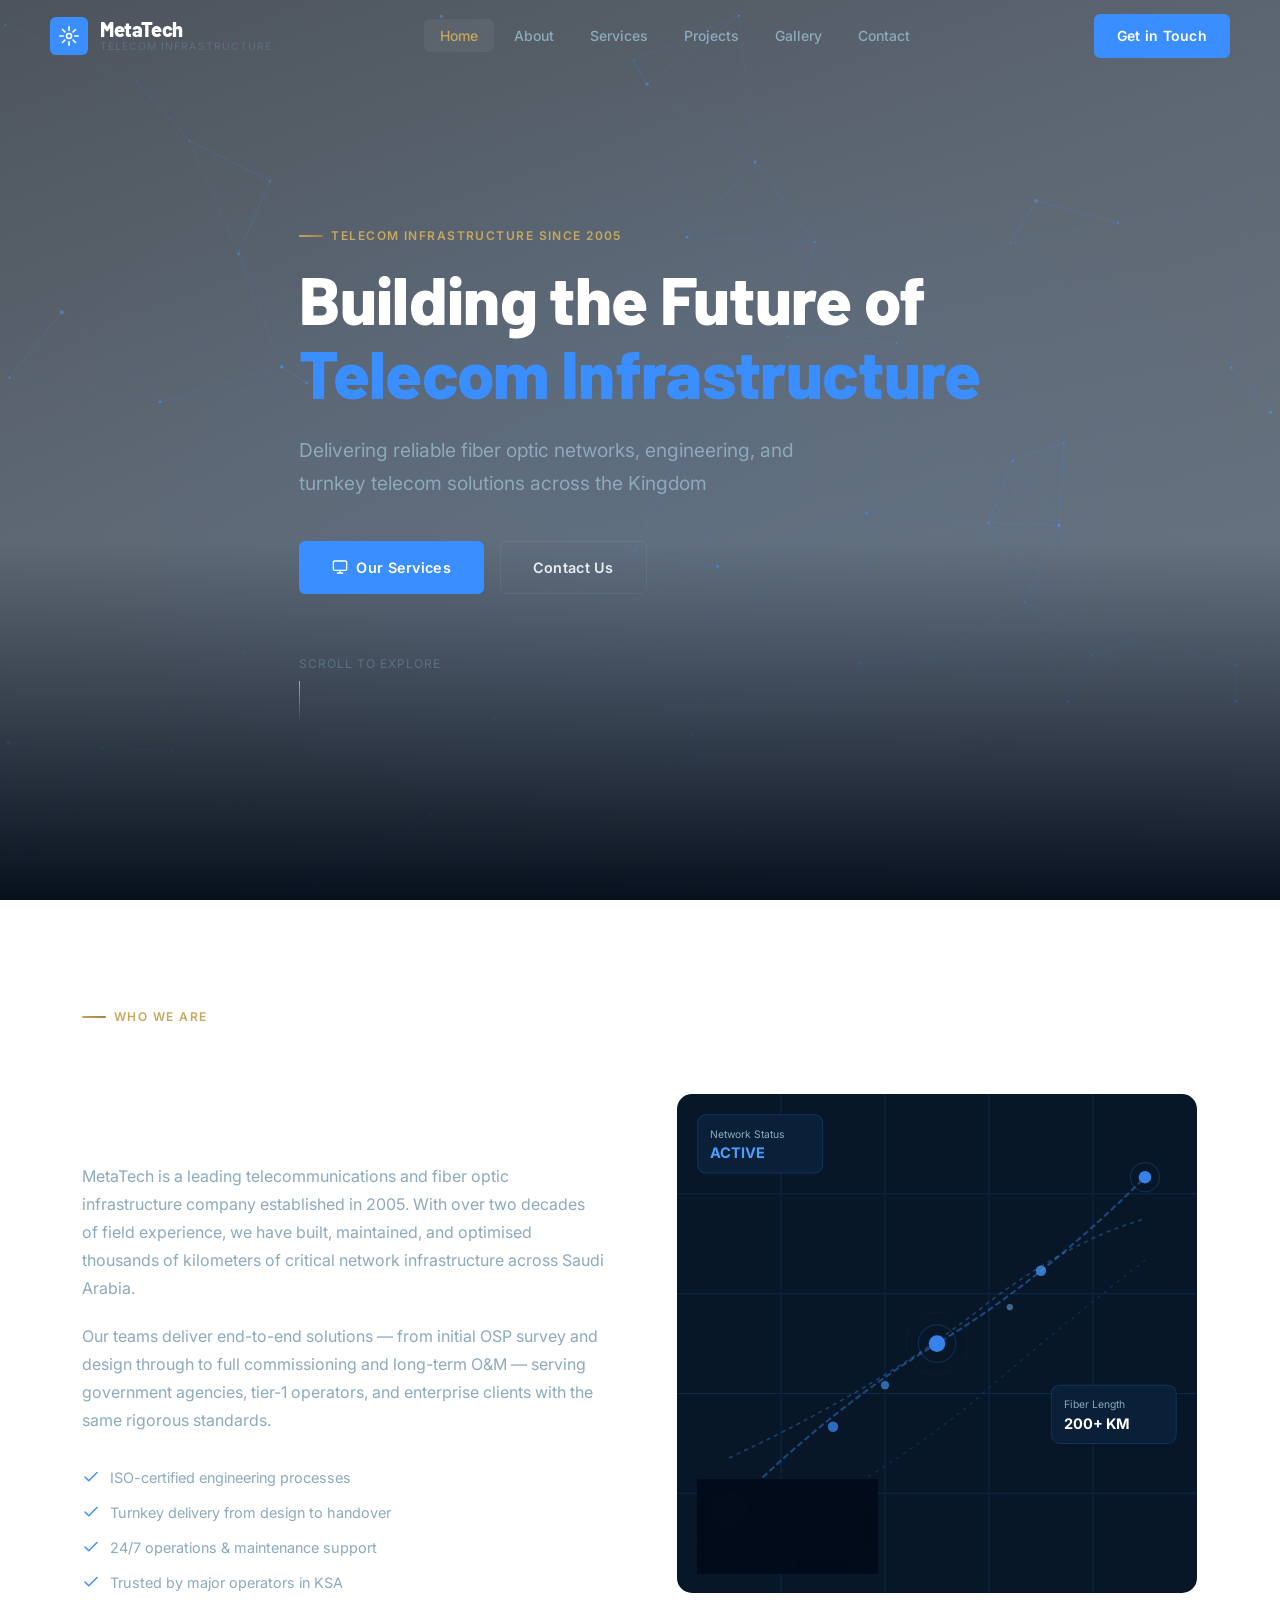
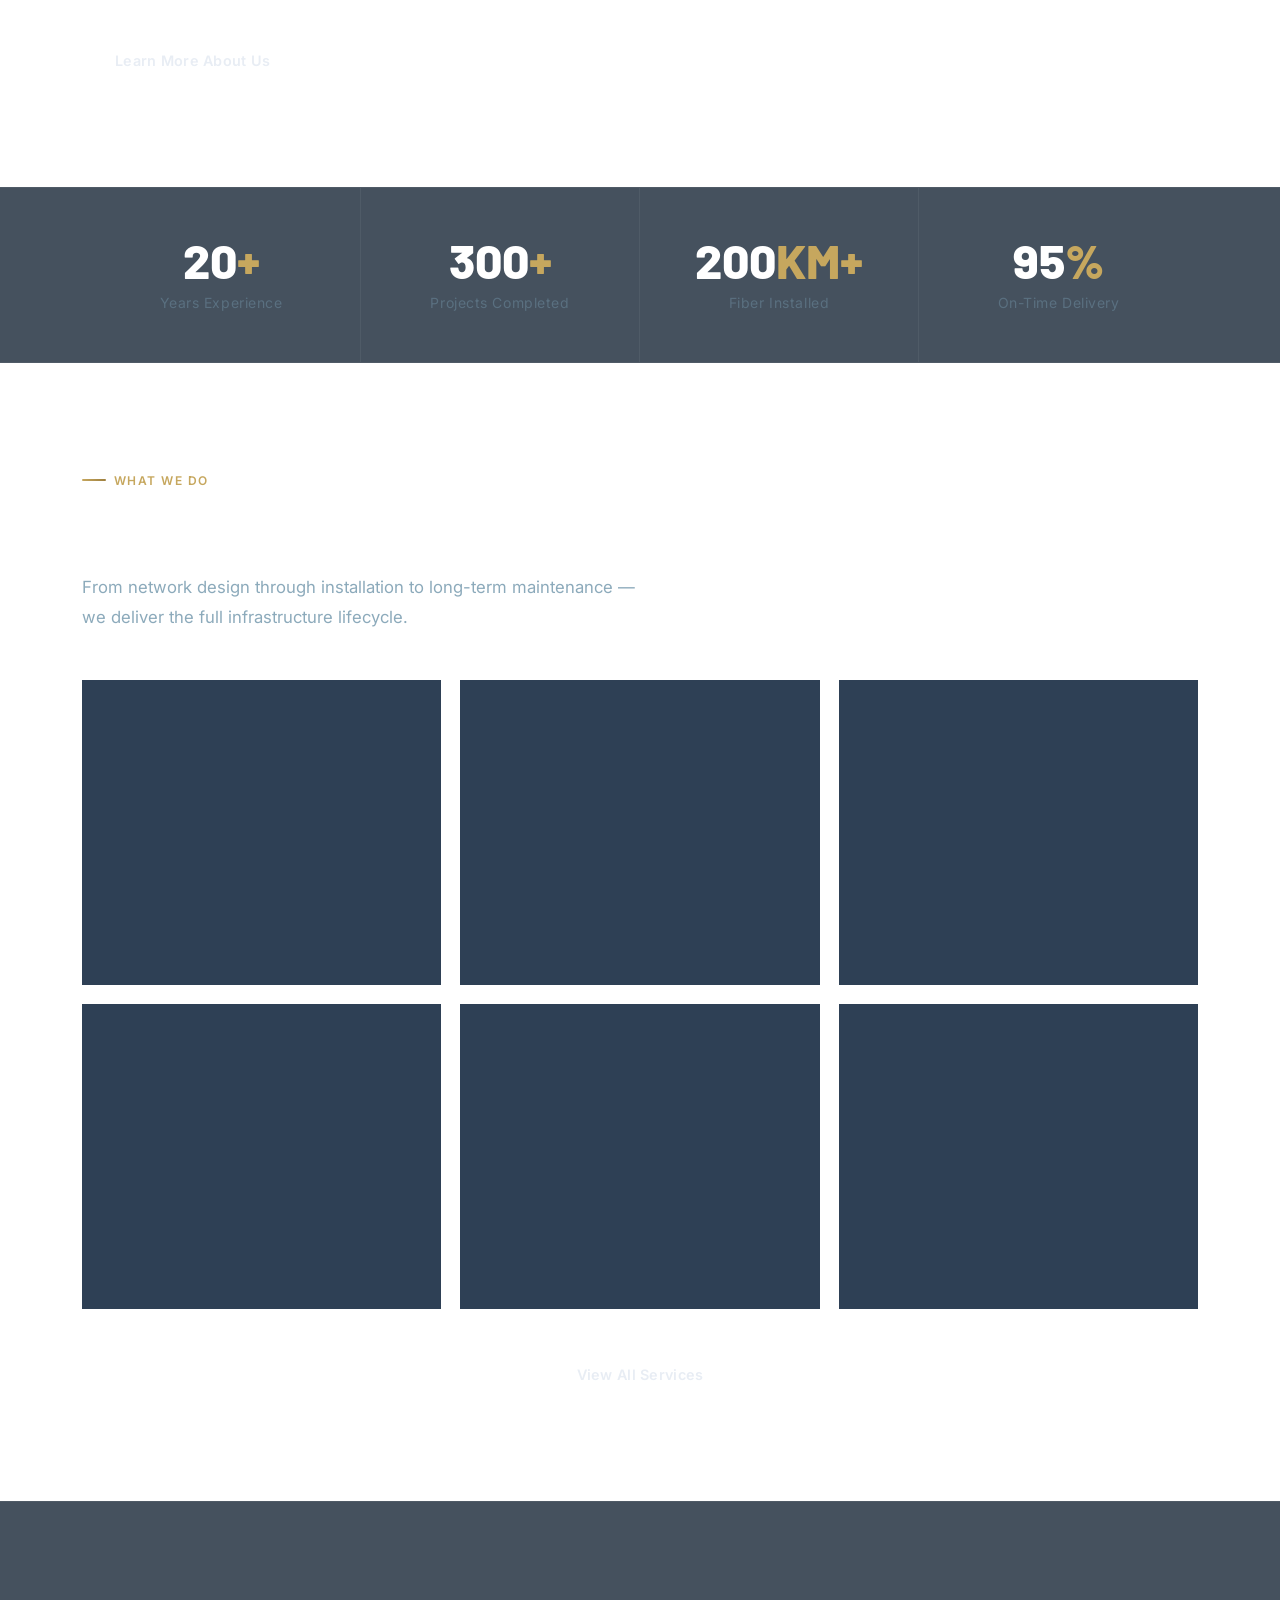
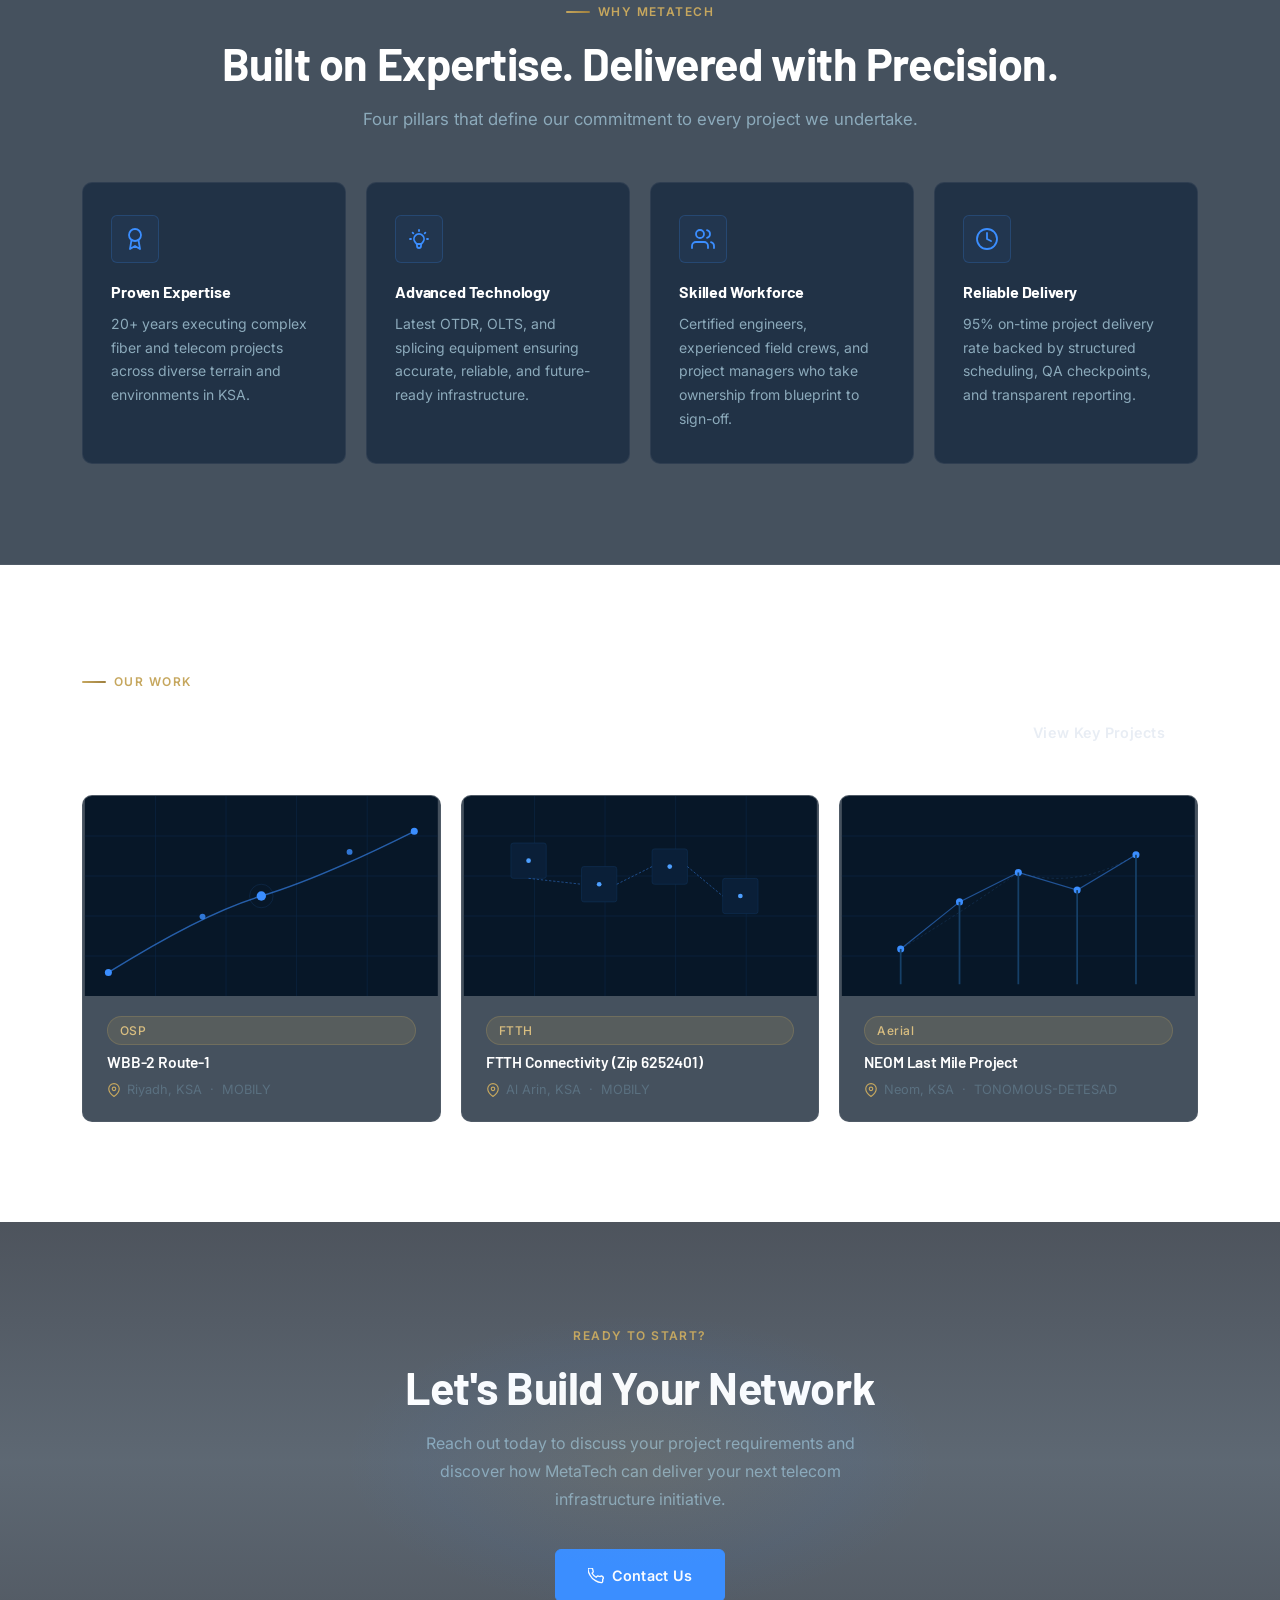
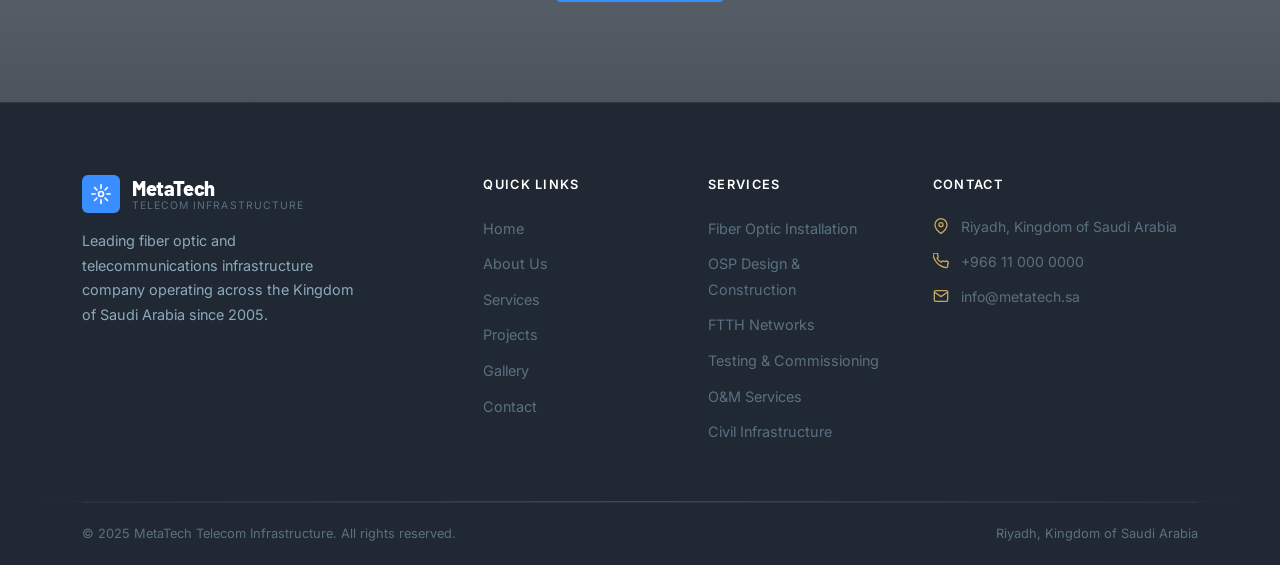
==== index.html @ c5beb19f "2" ====
<!DOCTYPE html>
<html lang="en">
<head>
  <meta charset="UTF-8" />
  <meta name="viewport" content="width=device-width, initial-scale=1.0" />
  <title>MetaTech — Fiber Optic & Telecom Infrastructure Solutions</title>
  <meta name="description" content="MetaTech delivers premium fiber optic installation, OSP design, FTTH networks, and full telecom infrastructure solutions across the Kingdom of Saudi Arabia." />
  <link rel="stylesheet" href="css/style.css" />
  <link rel="stylesheet" href="css/home.css" />
</head>
<body>

  <!-- ── Navigation ── -->
  <nav class="nav" id="navbar">
    <div class="nav-inner">
      <a href="index.html" class="nav-logo">
        <div class="nav-logo-icon">
          <svg width="20" height="20" viewBox="0 0 24 24" fill="none" stroke="#fff" stroke-width="2" stroke-linecap="round" stroke-linejoin="round">
            <circle cx="12" cy="12" r="3"/><path d="M12 1v4M12 19v4M4.22 4.22l2.83 2.83M16.95 16.95l2.83 2.83M1 12h4M19 12h4M4.22 19.78l2.83-2.83M16.95 7.05l2.83-2.83"/>
          </svg>
        </div>
        <div class="nav-logo-text">
          <span class="brand">MetaTech</span>
          <span class="tagline">Telecom Infrastructure</span>
        </div>
      </a>
      <ul class="nav-links">
        <li><a href="index.html" class="nav-link active">Home</a></li>
        <li><a href="about.html" class="nav-link">About</a></li>
        <li><a href="services.html" class="nav-link">Services</a></li>
        <li><a href="projects.html" class="nav-link">Projects</a></li>
        <li><a href="gallery.html" class="nav-link">Gallery</a></li>
        <li><a href="contact.html" class="nav-link">Contact</a></li>
      </ul>
      <a href="contact.html" class="btn btn-primary nav-cta">Get in Touch</a>
      <button class="nav-hamburger" id="menuBtn" aria-label="Menu">
        <span></span><span></span><span></span>
      </button>
    </div>
  </nav>

  <!-- ── Hero ── -->
  <section class="hero" id="home">
    <canvas class="hero-canvas" id="heroCanvas"></canvas>
    <div class="hero-overlay"></div>
    <div class="container hero-content">
      <div class="hero-badge fade-in">
        <span class="section-label">Telecom Infrastructure Since 2005</span>
      </div>
      <h1 class="hero-title fade-in">
        Building the Future of<br /><span class="hero-accent">Telecom Infrastructure</span>
      </h1>
      <p class="hero-sub fade-in">
        Delivering reliable fiber optic networks, engineering, and turnkey telecom solutions across the Kingdom
      </p>
      <div class="hero-actions fade-in">
        <a href="services.html" class="btn btn-primary">
          <svg width="16" height="16" viewBox="0 0 24 24" fill="none" stroke="currentColor" stroke-width="2" stroke-linecap="round" stroke-linejoin="round"><rect x="2" y="3" width="20" height="14" rx="2"/><path d="M8 21h8M12 17v4"/></svg>
          Our Services
        </a>
        <a href="contact.html" class="btn btn-outline">Contact Us</a>
      </div>
      <div class="hero-scroll-hint fade-in">
        <span>Scroll to explore</span>
        <div class="scroll-line"></div>
      </div>
    </div>
  </section>

  <!-- ── Overview ── -->
  <section class="section-gap" id="overview">
    <div class="container">
      <div class="overview-grid">
        <div class="overview-text fade-in">
          <span class="section-label">Who We Are</span>
          <h2 class="section-title">Engineering Excellence in Telecom Since 2005</h2>
          <p style="margin-bottom:20px;">MetaTech is a leading telecommunications and fiber optic infrastructure company established in 2005. With over two decades of field experience, we have built, maintained, and optimised thousands of kilometers of critical network infrastructure across Saudi Arabia.</p>
          <p style="margin-bottom:32px;">Our teams deliver end-to-end solutions — from initial OSP survey and design through to full commissioning and long-term O&amp;M — serving government agencies, tier-1 operators, and enterprise clients with the same rigorous standards.</p>
          <div class="overview-features">
            <div class="overview-feature">
              <svg width="18" height="18" viewBox="0 0 24 24" fill="none" stroke="var(--accent)" stroke-width="2" stroke-linecap="round" stroke-linejoin="round"><polyline points="20 6 9 17 4 12"/></svg>
              <span>ISO-certified engineering processes</span>
            </div>
            <div class="overview-feature">
              <svg width="18" height="18" viewBox="0 0 24 24" fill="none" stroke="var(--accent)" stroke-width="2" stroke-linecap="round" stroke-linejoin="round"><polyline points="20 6 9 17 4 12"/></svg>
              <span>Turnkey delivery from design to handover</span>
            </div>
            <div class="overview-feature">
              <svg width="18" height="18" viewBox="0 0 24 24" fill="none" stroke="var(--accent)" stroke-width="2" stroke-linecap="round" stroke-linejoin="round"><polyline points="20 6 9 17 4 12"/></svg>
              <span>24/7 operations &amp; maintenance support</span>
            </div>
            <div class="overview-feature">
              <svg width="18" height="18" viewBox="0 0 24 24" fill="none" stroke="var(--accent)" stroke-width="2" stroke-linecap="round" stroke-linejoin="round"><polyline points="20 6 9 17 4 12"/></svg>
              <span>Trusted by major operators in KSA</span>
            </div>
          </div>
          <a href="about.html" class="btn btn-outline" style="margin-top:8px;">Learn More About Us</a>
        </div>
        <div class="overview-visual fade-in">
          <div class="overview-image-wrap">
            <svg viewBox="0 0 500 480" fill="none" xmlns="http://www.w3.org/2000/svg" class="overview-svg">
              <!-- Background -->
              <rect width="500" height="480" rx="12" fill="#071728"/>
              <!-- Grid lines -->
              <line x1="0" y1="96" x2="500" y2="96" stroke="#0d2848" stroke-width="1"/>
              <line x1="0" y1="192" x2="500" y2="192" stroke="#0d2848" stroke-width="1"/>
              <line x1="0" y1="288" x2="500" y2="288" stroke="#0d2848" stroke-width="1"/>
              <line x1="0" y1="384" x2="500" y2="384" stroke="#0d2848" stroke-width="1"/>
              <line x1="100" y1="0" x2="100" y2="480" stroke="#0d2848" stroke-width="1"/>
              <line x1="200" y1="0" x2="200" y2="480" stroke="#0d2848" stroke-width="1"/>
              <line x1="300" y1="0" x2="300" y2="480" stroke="#0d2848" stroke-width="1"/>
              <line x1="400" y1="0" x2="400" y2="480" stroke="#0d2848" stroke-width="1"/>
              <!-- Fiber paths -->
              <path d="M50 400 Q150 300 250 240 Q350 180 450 80" stroke="#3b8eff" stroke-width="2" stroke-dasharray="6 3" opacity="0.4"/>
              <path d="M50 350 Q200 280 300 200 Q380 140 450 120" stroke="#4d9fff" stroke-width="1.5" stroke-dasharray="4 4" opacity="0.3"/>
              <path d="M50 440 Q180 380 280 300 Q360 230 450 160" stroke="#2a7fff" stroke-width="1" stroke-dasharray="3 5" opacity="0.25"/>
              <!-- Node dots -->
              <circle cx="50" cy="400" r="6" fill="#3b8eff" opacity="0.9"/>
              <circle cx="150" cy="320" r="5" fill="#3b8eff" opacity="0.7"/>
              <circle cx="250" cy="240" r="8" fill="#3b8eff" opacity="0.9"/>
              <circle cx="350" cy="170" r="5" fill="#4d9fff" opacity="0.7"/>
              <circle cx="450" cy="80" r="6" fill="#3b8eff" opacity="0.9"/>
              <!-- Glow rings -->
              <circle cx="250" cy="240" r="18" stroke="#3b8eff" stroke-width="1" opacity="0.2"/>
              <circle cx="250" cy="240" r="30" stroke="#3b8eff" stroke-width="0.5" opacity="0.1"/>
              <circle cx="450" cy="80" r="14" stroke="#3b8eff" stroke-width="1" opacity="0.2"/>
              <circle cx="50" cy="400" r="14" stroke="#3b8eff" stroke-width="1" opacity="0.2"/>
              <!-- Data labels -->
              <rect x="20" y="20" width="120" height="56" rx="8" fill="#0a1f38" stroke="#113358"/>
              <text x="32" y="42" font-family="Inter,sans-serif" font-size="10" fill="#8caabb">Network Status</text>
              <text x="32" y="62" font-family="Inter,sans-serif" font-size="14" font-weight="700" fill="#4d9fff">ACTIVE</text>
              <rect x="360" y="280" width="120" height="56" rx="8" fill="#0a1f38" stroke="#113358"/>
              <text x="372" y="302" font-family="Inter,sans-serif" font-size="10" fill="#8caabb">Fiber Length</text>
              <text x="372" y="322" font-family="Inter,sans-serif" font-size="14" font-weight="700" fill="#ffffff">200+ KM</text>
              <!-- Signal pulses -->
              <circle cx="200" cy="280" r="4" fill="#4d9fff" opacity="0.6"/>
              <circle cx="320" cy="205" r="3" fill="#7ab8ff" opacity="0.5"/>
            </svg>
            <div class="overview-badge">
              <span class="stat-number" style="font-size:1.8rem;">20<span class="stat-accent">+</span></span>
              <span class="stat-label">Years of Excellence</span>
            </div>
          </div>
        </div>
      </div>
    </div>
  </section>

  <!-- ── Stats ── -->
  <section class="stats-section">
    <div class="container">
      <div class="stats-inner">
        <div class="grid-4">
          <div class="stat-card fade-in">
            <div class="stat-number">20<span class="stat-accent">+</span></div>
            <div class="stat-label">Years Experience</div>
          </div>
          <div class="stat-card fade-in">
            <div class="stat-number">300<span class="stat-accent">+</span></div>
            <div class="stat-label">Projects Completed</div>
          </div>
          <div class="stat-card fade-in">
            <div class="stat-number">200<span class="stat-accent">KM+</span></div>
            <div class="stat-label">Fiber Installed</div>
          </div>
          <div class="stat-card fade-in">
            <div class="stat-number">95<span class="stat-accent">%</span></div>
            <div class="stat-label">On-Time Delivery</div>
          </div>
        </div>
      </div>
    </div>
  </section>

  <!-- ── Services Preview ── -->
  <section class="section-gap" id="services">
    <div class="container">
      <div class="section-header fade-in">
        <span class="section-label">What We Do</span>
        <h2 class="section-title">End-to-End Telecom Solutions</h2>
        <p class="section-subtitle">From network design through installation to long-term maintenance — we deliver the full infrastructure lifecycle.</p>
      </div>
      <div class="services-grid">
        <div class="service-card card fade-in">
          <div class="icon-box">
            <svg width="22" height="22" viewBox="0 0 24 24" fill="none" stroke="currentColor" stroke-width="1.8" stroke-linecap="round" stroke-linejoin="round"><path d="M12 2L2 7l10 5 10-5-10-5z"/><path d="M2 17l10 5 10-5"/><path d="M2 12l10 5 10-5"/></svg>
          </div>
          <h3>Fiber Optic Installation</h3>
          <p>Precision deployment of single-mode and multi-mode fiber optic cables in underground, aerial, and direct-buried configurations.</p>
          <a href="services.html" class="service-link">View Details →</a>
        </div>
        <div class="service-card card fade-in">
          <div class="icon-box">
            <svg width="22" height="22" viewBox="0 0 24 24" fill="none" stroke="currentColor" stroke-width="1.8" stroke-linecap="round" stroke-linejoin="round"><circle cx="12" cy="12" r="10"/><path d="M12 8v4l3 3"/></svg>
          </div>
          <h3>OSP Design &amp; Construction</h3>
          <p>Complete outside plant engineering — route surveys, design, permitting, trenching, duct installation, and splicing.</p>
          <a href="services.html" class="service-link">View Details →</a>
        </div>
        <div class="service-card card fade-in">
          <div class="icon-box">
            <svg width="22" height="22" viewBox="0 0 24 24" fill="none" stroke="currentColor" stroke-width="1.8" stroke-linecap="round" stroke-linejoin="round"><path d="M3 9l9-7 9 7v11a2 2 0 01-2 2H5a2 2 0 01-2-2z"/><polyline points="9 22 9 12 15 12 15 22"/></svg>
          </div>
          <h3>FTTH Solutions</h3>
          <p>Fiber-to-the-Home passive optical network design, splitter placement, drop cable installation, and subscriber termination.</p>
          <a href="services.html" class="service-link">View Details →</a>
        </div>
        <div class="service-card card fade-in">
          <div class="icon-box">
            <svg width="22" height="22" viewBox="0 0 24 24" fill="none" stroke="currentColor" stroke-width="1.8" stroke-linecap="round" stroke-linejoin="round"><polyline points="22 12 18 12 15 21 9 3 6 12 2 12"/></svg>
          </div>
          <h3>Testing &amp; Commissioning</h3>
          <p>OTDR testing, OLTS optical loss measurement, end-face inspection, power meter verification, and full acceptance documentation.</p>
          <a href="services.html" class="service-link">View Details →</a>
        </div>
        <div class="service-card card fade-in">
          <div class="icon-box">
            <svg width="22" height="22" viewBox="0 0 24 24" fill="none" stroke="currentColor" stroke-width="1.8" stroke-linecap="round" stroke-linejoin="round"><path d="M14.7 6.3a1 1 0 000 1.4l1.6 1.6a1 1 0 001.4 0l3.77-3.77A6 6 0 0119 2.5 6 6 0 0014.7 6.3z"/><path d="M9.68 17.44a4 4 0 00-5.65-5.65l-3 3a4 4 0 005.66 5.66l1.5-1.5M3 21l9-9"/></svg>
          </div>
          <h3>Operation &amp; Maintenance</h3>
          <p>Proactive network monitoring, fault localisation, emergency response, and periodic preventive maintenance programs.</p>
          <a href="services.html" class="service-link">View Details →</a>
        </div>
        <div class="service-card card fade-in">
          <div class="icon-box">
            <svg width="22" height="22" viewBox="0 0 24 24" fill="none" stroke="currentColor" stroke-width="1.8" stroke-linecap="round" stroke-linejoin="round"><rect x="2" y="3" width="20" height="14" rx="2"/><path d="M8 21h8M12 17v4"/></svg>
          </div>
          <h3>Civil &amp; Infrastructure</h3>
          <p>Trenching, manholes, handholes, cable trays, conduit systems, and complete civil infrastructure for telecom deployments.</p>
          <a href="services.html" class="service-link">View Details →</a>
        </div>
      </div>
      <div style="text-align:center;margin-top:40px;" class="fade-in">
        <a href="services.html" class="btn btn-outline">View All Services</a>
      </div>
    </div>
  </section>

  <!-- ── Why Choose Us ── -->
  <section class="why-section section-gap">
    <div class="container">
      <div class="section-header fade-in" style="text-align:center;align-items:center;display:flex;flex-direction:column;">
        <span class="section-label">Why MetaTech</span>
        <h2 class="section-title">Built on Expertise. Delivered with Precision.</h2>
        <p class="section-subtitle" style="text-align:center;">Four pillars that define our commitment to every project we undertake.</p>
      </div>
      <div class="grid-4 why-grid">
        <div class="why-card fade-in">
          <div class="why-icon">
            <svg width="24" height="24" viewBox="0 0 24 24" fill="none" stroke="var(--accent)" stroke-width="1.8" stroke-linecap="round" stroke-linejoin="round"><circle cx="12" cy="8" r="6"/><path d="M15.477 12.89L17 22l-5-3-5 3 1.523-9.11"/></svg>
          </div>
          <h4>Proven Expertise</h4>
          <p>20+ years executing complex fiber and telecom projects across diverse terrain and environments in KSA.</p>
        </div>
        <div class="why-card fade-in">
          <div class="why-icon">
            <svg width="24" height="24" viewBox="0 0 24 24" fill="none" stroke="var(--accent)" stroke-width="1.8" stroke-linecap="round" stroke-linejoin="round"><path d="M9.663 17h4.673M12 3v1m6.364 1.636l-.707.707M21 12h-1M4 12H3m3.343-5.657l-.707-.707m2.828 9.9a5 5 0 117.072 0l-.548.547A3.374 3.374 0 0014 18.469V19a2 2 0 11-4 0v-.531c0-.895-.356-1.754-.988-2.386l-.548-.547z"/></svg>
          </div>
          <h4>Advanced Technology</h4>
          <p>Latest OTDR, OLTS, and splicing equipment ensuring accurate, reliable, and future-ready infrastructure.</p>
        </div>
        <div class="why-card fade-in">
          <div class="why-icon">
            <svg width="24" height="24" viewBox="0 0 24 24" fill="none" stroke="var(--accent)" stroke-width="1.8" stroke-linecap="round" stroke-linejoin="round"><path d="M17 21v-2a4 4 0 00-4-4H5a4 4 0 00-4 4v2"/><circle cx="9" cy="7" r="4"/><path d="M23 21v-2a4 4 0 00-3-3.87"/><path d="M16 3.13a4 4 0 010 7.75"/></svg>
          </div>
          <h4>Skilled Workforce</h4>
          <p>Certified engineers, experienced field crews, and project managers who take ownership from blueprint to sign-off.</p>
        </div>
        <div class="why-card fade-in">
          <div class="why-icon">
            <svg width="24" height="24" viewBox="0 0 24 24" fill="none" stroke="var(--accent)" stroke-width="1.8" stroke-linecap="round" stroke-linejoin="round"><circle cx="12" cy="12" r="10"/><polyline points="12 6 12 12 16 14"/></svg>
          </div>
          <h4>Reliable Delivery</h4>
          <p>95% on-time project delivery rate backed by structured scheduling, QA checkpoints, and transparent reporting.</p>
        </div>
      </div>
    </div>
  </section>

  <!-- ── Projects Preview ── -->
  <section class="section-gap">
    <div class="container">
      <div class="section-header fade-in" style="display:flex;justify-content:space-between;align-items:flex-end;flex-wrap:wrap;gap:24px;">
        <div>
          <span class="section-label">Our Work</span>
          <h2 class="section-title" style="margin-bottom:0;">Selected Projects</h2>
        </div>
        <a href="projects.html" class="btn btn-outline">View Key Projects</a>
      </div>
      <div class="projects-grid">
        <div class="project-card fade-in">
          <div class="project-image">
            <svg viewBox="0 0 600 340" fill="none" xmlns="http://www.w3.org/2000/svg" width="100%" height="100%">
              <rect width="600" height="340" fill="#071728"/>
              <line x1="0" y1="68" x2="600" y2="68" stroke="#0d2848" stroke-width="1"/>
              <line x1="0" y1="136" x2="600" y2="136" stroke="#0d2848" stroke-width="1"/>
              <line x1="0" y1="204" x2="600" y2="204" stroke="#0d2848" stroke-width="1"/>
              <line x1="0" y1="272" x2="600" y2="272" stroke="#0d2848" stroke-width="1"/>
              <line x1="120" y1="0" x2="120" y2="340" stroke="#0d2848" stroke-width="1"/>
              <line x1="240" y1="0" x2="240" y2="340" stroke="#0d2848" stroke-width="1"/>
              <line x1="360" y1="0" x2="360" y2="340" stroke="#0d2848" stroke-width="1"/>
              <line x1="480" y1="0" x2="480" y2="340" stroke="#0d2848" stroke-width="1"/>
              <path d="M40 300 Q200 200 300 170 Q400 140 560 60" stroke="#3b8eff" stroke-width="2.5" opacity="0.6"/>
              <circle cx="40" cy="300" r="6" fill="#3b8eff"/>
              <circle cx="200" cy="205" r="5" fill="#3b8eff" opacity="0.8"/>
              <circle cx="300" cy="170" r="8" fill="#3b8eff"/>
              <circle cx="450" cy="95" r="5" fill="#3b8eff" opacity="0.8"/>
              <circle cx="560" cy="60" r="6" fill="#3b8eff"/>
              <circle cx="300" cy="170" r="20" stroke="#3b8eff" stroke-width="1" opacity="0.2"/>
            </svg>
            <div class="project-overlay">
              <a href="projects.html" class="btn btn-primary" style="font-size:0.8rem;padding:10px 20px;">View Project</a>
            </div>
          </div>
          <div class="project-info">
            <span class="tag">OSP</span>
            <h4>WBB-2 Route-1</h4>
            <p class="project-meta"><svg width="14" height="14" viewBox="0 0 24 24" fill="none" stroke="currentColor" stroke-width="2" stroke-linecap="round" stroke-linejoin="round"><path d="M21 10c0 7-9 13-9 13s-9-6-9-13a9 9 0 0118 0z"/><circle cx="12" cy="10" r="3"/></svg> Riyadh, KSA &nbsp;·&nbsp; MOBILY</p>
          </div>
        </div>
        <div class="project-card fade-in">
          <div class="project-image">
            <svg viewBox="0 0 600 340" fill="none" xmlns="http://www.w3.org/2000/svg" width="100%" height="100%">
              <rect width="600" height="340" fill="#071728"/>
              <line x1="0" y1="68" x2="600" y2="68" stroke="#0d2848" stroke-width="1"/>
              <line x1="0" y1="136" x2="600" y2="136" stroke="#0d2848" stroke-width="1"/>
              <line x1="0" y1="204" x2="600" y2="204" stroke="#0d2848" stroke-width="1"/>
              <line x1="0" y1="272" x2="600" y2="272" stroke="#0d2848" stroke-width="1"/>
              <line x1="120" y1="0" x2="120" y2="340" stroke="#0d2848" stroke-width="1"/>
              <line x1="240" y1="0" x2="240" y2="340" stroke="#0d2848" stroke-width="1"/>
              <line x1="360" y1="0" x2="360" y2="340" stroke="#0d2848" stroke-width="1"/>
              <line x1="480" y1="0" x2="480" y2="340" stroke="#0d2848" stroke-width="1"/>
              <rect x="80" y="80" width="60" height="60" rx="4" fill="#0a1f38" stroke="#113358"/>
              <rect x="200" y="120" width="60" height="60" rx="4" fill="#0a1f38" stroke="#113358"/>
              <rect x="320" y="90" width="60" height="60" rx="4" fill="#0a1f38" stroke="#113358"/>
              <rect x="440" y="140" width="60" height="60" rx="4" fill="#0a1f38" stroke="#113358"/>
              <path d="M110 140 L200 150M260 150 L320 120M380 120 L440 170" stroke="#3b8eff" stroke-width="1.5" stroke-dasharray="4 3" opacity="0.5"/>
              <circle cx="110" cy="110" r="4" fill="#4d9fff"/>
              <circle cx="230" cy="150" r="4" fill="#4d9fff"/>
              <circle cx="350" cy="120" r="4" fill="#4d9fff"/>
              <circle cx="470" cy="170" r="4" fill="#4d9fff"/>
            </svg>
            <div class="project-overlay">
              <a href="projects.html" class="btn btn-primary" style="font-size:0.8rem;padding:10px 20px;">View Project</a>
            </div>
          </div>
          <div class="project-info">
            <span class="tag">FTTH</span>
            <h4>FTTH Connectivity (Zip 6252401)</h4>
            <p class="project-meta"><svg width="14" height="14" viewBox="0 0 24 24" fill="none" stroke="currentColor" stroke-width="2" stroke-linecap="round" stroke-linejoin="round"><path d="M21 10c0 7-9 13-9 13s-9-6-9-13a9 9 0 0118 0z"/><circle cx="12" cy="10" r="3"/></svg> Al Arin, KSA &nbsp;·&nbsp; MOBILY</p>
          </div>
        </div>
        <div class="project-card fade-in">
          <div class="project-image">
            <svg viewBox="0 0 600 340" fill="none" xmlns="http://www.w3.org/2000/svg" width="100%" height="100%">
              <rect width="600" height="340" fill="#071728"/>
              <line x1="0" y1="68" x2="600" y2="68" stroke="#0d2848" stroke-width="1"/>
              <line x1="0" y1="136" x2="600" y2="136" stroke="#0d2848" stroke-width="1"/>
              <line x1="0" y1="204" x2="600" y2="204" stroke="#0d2848" stroke-width="1"/>
              <line x1="0" y1="272" x2="600" y2="272" stroke="#0d2848" stroke-width="1"/>
              <circle cx="100" cy="260" r="6" fill="#3b8eff"/>
              <circle cx="200" cy="180" r="6" fill="#3b8eff"/>
              <circle cx="300" cy="130" r="6" fill="#3b8eff"/>
              <circle cx="400" cy="160" r="6" fill="#3b8eff"/>
              <circle cx="500" cy="100" r="6" fill="#3b8eff"/>
              <path d="M100 260 Q150 220 200 180 Q250 155 300 130 Q350 145 400 160 Q450 130 500 100" stroke="#3b8eff" stroke-width="2" opacity="0.5"/>
              <path d="M100 260 Q200 200 300 130 Q400 160 500 100" stroke="#4d9fff" stroke-width="1" stroke-dasharray="4 4" opacity="0.25"/>
              <!-- Aerial posts -->
              <line x1="100" y1="260" x2="100" y2="320" stroke="#164068" stroke-width="3"/>
              <line x1="200" y1="180" x2="200" y2="320" stroke="#164068" stroke-width="3"/>
              <line x1="300" y1="130" x2="300" y2="320" stroke="#164068" stroke-width="3"/>
              <line x1="400" y1="160" x2="400" y2="320" stroke="#164068" stroke-width="3"/>
              <line x1="500" y1="100" x2="500" y2="320" stroke="#164068" stroke-width="3"/>
            </svg>
            <div class="project-overlay">
              <a href="projects.html" class="btn btn-primary" style="font-size:0.8rem;padding:10px 20px;">View Project</a>
            </div>
          </div>
          <div class="project-info">
            <span class="tag">Aerial</span>
            <h4>NEOM Last Mile Project</h4>
            <p class="project-meta"><svg width="14" height="14" viewBox="0 0 24 24" fill="none" stroke="currentColor" stroke-width="2" stroke-linecap="round" stroke-linejoin="round"><path d="M21 10c0 7-9 13-9 13s-9-6-9-13a9 9 0 0118 0z"/><circle cx="12" cy="10" r="3"/></svg> Neom, KSA &nbsp;·&nbsp; TONOMOUS-DETESAD</p>
          </div>
        </div>
      </div>
    </div>
  </section>

  <!-- ── CTA ── -->
  <section class="cta-section">
    <div class="container">
      <div class="cta-inner fade-in">
        <div class="cta-glow"></div>
        <span class="section-label">Ready to Start?</span>
        <h2 class="section-title">Let's Build Your Network</h2>
        <p style="margin-bottom:36px;max-width:480px;margin-left:auto;margin-right:auto;text-align:center;">Reach out today to discuss your project requirements and discover how MetaTech can deliver your next telecom infrastructure initiative.</p>
        <a href="contact.html" class="btn btn-primary">
          <svg width="16" height="16" viewBox="0 0 24 24" fill="none" stroke="currentColor" stroke-width="2" stroke-linecap="round" stroke-linejoin="round"><path d="M22 16.92v3a2 2 0 01-2.18 2 19.79 19.79 0 01-8.63-3.07A19.5 19.5 0 013.07 10.8a19.79 19.79 0 01-3.07-8.67A2 2 0 012 0h3a2 2 0 012 1.72c.127.96.361 1.903.7 2.81a2 2 0 01-.45 2.11L6.09 7.91a16 16 0 006 6l1.27-1.27a2 2 0 012.11-.45c.907.339 1.85.573 2.81.7A2 2 0 0122 16.92z"/></svg>
          Contact Us
        </a>
      </div>
    </div>
  </section>

  <!-- ── Footer ── -->
  <footer class="footer">
    <div class="container">
      <div class="footer-grid">
        <div class="footer-brand">
          <a href="index.html" class="nav-logo" style="margin-bottom:0;">
            <div class="nav-logo-icon">
              <svg width="20" height="20" viewBox="0 0 24 24" fill="none" stroke="#fff" stroke-width="2" stroke-linecap="round" stroke-linejoin="round"><circle cx="12" cy="12" r="3"/><path d="M12 1v4M12 19v4M4.22 4.22l2.83 2.83M16.95 16.95l2.83 2.83M1 12h4M19 12h4M4.22 19.78l2.83-2.83M16.95 7.05l2.83-2.83"/></svg>
            </div>
            <div class="nav-logo-text">
              <span class="brand">MetaTech</span>
              <span class="tagline">Telecom Infrastructure</span>
            </div>
          </a>
          <p>Leading fiber optic and telecommunications infrastructure company operating across the Kingdom of Saudi Arabia since 2005.</p>
        </div>
        <div>
          <div class="footer-col-title">Quick Links</div>
          <ul class="footer-links">
            <li><a href="index.html">Home</a></li>
            <li><a href="about.html">About Us</a></li>
            <li><a href="services.html">Services</a></li>
            <li><a href="projects.html">Projects</a></li>
            <li><a href="gallery.html">Gallery</a></li>
            <li><a href="contact.html">Contact</a></li>
          </ul>
        </div>
        <div>
          <div class="footer-col-title">Services</div>
          <ul class="footer-links">
            <li><a href="services.html">Fiber Optic Installation</a></li>
            <li><a href="services.html">OSP Design & Construction</a></li>
            <li><a href="services.html">FTTH Networks</a></li>
            <li><a href="services.html">Testing & Commissioning</a></li>
            <li><a href="services.html">O&amp;M Services</a></li>
            <li><a href="services.html">Civil Infrastructure</a></li>
          </ul>
        </div>
        <div>
          <div class="footer-col-title">Contact</div>
          <div class="footer-contact-item">
            <svg width="16" height="16" viewBox="0 0 24 24" fill="none" stroke="currentColor" stroke-width="2" stroke-linecap="round" stroke-linejoin="round"><path d="M21 10c0 7-9 13-9 13s-9-6-9-13a9 9 0 0118 0z"/><circle cx="12" cy="10" r="3"/></svg>
            <span>Riyadh, Kingdom of Saudi Arabia</span>
          </div>
          <div class="footer-contact-item">
            <svg width="16" height="16" viewBox="0 0 24 24" fill="none" stroke="currentColor" stroke-width="2" stroke-linecap="round" stroke-linejoin="round"><path d="M22 16.92v3a2 2 0 01-2.18 2 19.79 19.79 0 01-8.63-3.07A19.5 19.5 0 013.07 10.8a19.79 19.79 0 01-3.07-8.67A2 2 0 012 0h3a2 2 0 012 1.72c.127.96.361 1.903.7 2.81a2 2 0 01-.45 2.11L6.09 7.91a16 16 0 006 6l1.27-1.27a2 2 0 012.11-.45c.907.339 1.85.573 2.81.7A2 2 0 0122 16.92z"/></svg>
            <span>+966 11 000 0000</span>
          </div>
          <div class="footer-contact-item">
            <svg width="16" height="16" viewBox="0 0 24 24" fill="none" stroke="currentColor" stroke-width="2" stroke-linecap="round" stroke-linejoin="round"><path d="M4 4h16c1.1 0 2 .9 2 2v12c0 1.1-.9 2-2 2H4c-1.1 0-2-.9-2-2V6c0-1.1.9-2 2-2z"/><polyline points="22,6 12,13 2,6"/></svg>
            <span>info@metatech.sa</span>
          </div>
        </div>
      </div>
    </div>
    <div class="divider"></div>
    <div class="container">
      <div class="footer-bottom">
        <p>© 2025 MetaTech Telecom Infrastructure. All rights reserved.</p>
        <p>Riyadh, Kingdom of Saudi Arabia</p>
      </div>
    </div>
  </footer>

  <script src="js/main.js"></script>
  <script src="js/home.js"></script>
</body>
</html>
---- css/style.css ----
/* ========================================
   METATECH – Global Design System
   Dark Navy + Electric Blue Corporate Theme
   ======================================== */

@import url('https://fonts.googleapis.com/css2?family=Inter:wght@300;400;500;600;700;800&family=Barlow:wght@400;500;600;700;800&display=swap');

/* ── CSS Custom Properties ── */
:root {
  --navy-950:   #020b18;
  --navy-900:   #071728;
  --navy-800:   #0a1f38;
  --navy-700:   #0d2848;
  --navy-600:   #113358;
  --navy-500:   #164068;
  --blue-500:   #2a7fff;
  --blue-400:   #4d9fff;
  --blue-300:   #7ab8ff;
  --blue-200:   #a8d0ff;
  --accent:     #3b8eff;
  --accent-glow: rgba(59, 142, 255, 0.15);
  /* ── Gold Accent ── */
  --gold:        #C6A75E;
  --gold-light:  #d9be80;
  --gold-dim:    #9e7f3e;
  --gold-glow:   rgba(198, 167, 94, 0.14);
  --gold-border: rgba(198, 167, 94, 0.22);
  --white:      #ffffff;
  --gray-100:   #e8edf4;
  --gray-200:   #ccd5e0;
  --gray-400:   #8899aa;
  --gray-600:   #4a5a6d;
  --text-primary: #e8edf4;
  --text-secondary: #8caabb;
  --text-muted: #5a7080;
  --border: rgba(59, 142, 255, 0.15);
  --border-subtle: rgba(255,255,255,0.06);
  --card-bg: rgba(10, 31, 56, 0.85);
  --card-border: rgba(59, 142, 255, 0.12);
  --shadow-sm: 0 2px 8px rgba(0,0,0,0.3);
  --shadow-md: 0 4px 24px rgba(0,0,0,0.4);
  --shadow-lg: 0 8px 48px rgba(0,0,0,0.5);
  --radius-sm: 6px;
  --radius-md: 10px;
  --radius-lg: 16px;
  --transition: 0.25s ease;
  --font-heading: 'Barlow', 'Inter', sans-serif;
  --font-body: 'Inter', sans-serif;
  --section-gap: 100px;
}

/* ── Reset & Base ── */
*, *::before, *::after { box-sizing: border-box; margin: 0; padding: 0; }

html {
  scroll-behavior: smooth;
  font-size: 16px;
  /* Fixed background image – stays in place while content scrolls */
  background-image: url('../background image.png');
  background-size: cover;
  -webkit-background-size: cover;
  background-position: center center;
  background-attachment: fixed;
  min-height: 100%;
  overflow-x: hidden;
}

body {
  font-family: var(--font-body);
  background: transparent;           /* let the html background show through */
  color: var(--text-primary);
  line-height: 1.6;
  -webkit-font-smoothing: antialiased;
  overflow-x: hidden;
  width: 100%;
  position: relative;
}

img { max-width: 100%; display: block; }
a { color: inherit; text-decoration: none; }
ul { list-style: none; }
button { font-family: var(--font-body); cursor: pointer; border: none; background: none; }

/* ── Typography ── */
h1, h2, h3, h4, h5 {
  font-family: var(--font-heading);
  font-weight: 700;
  line-height: 1.15;
  letter-spacing: -0.01em;
}
h1 { font-size: clamp(2.4rem, 5vw, 4rem); font-weight: 800; }
h2 { font-size: clamp(1.8rem, 3.5vw, 2.8rem); }
h3 { font-size: clamp(1.2rem, 2vw, 1.5rem); }
h4 { font-size: 1.1rem; }
p { color: var(--text-secondary); line-height: 1.75; }

/* ── Layout Utilities ── */
.container {
  max-width: 1180px;
  margin: 0 auto;
  padding: 0 32px;
}

.section-gap { padding: var(--section-gap) 0; }
.section-gap-sm { padding: 64px 0; }

.section-label {
  display: inline-flex;
  align-items: center;
  gap: 8px;
  font-size: 0.75rem;
  font-weight: 600;
  letter-spacing: 0.12em;
  text-transform: uppercase;
  color: var(--gold);
  margin-bottom: 16px;
}
.section-label::before {
  content: '';
  display: block;
  width: 24px;
  height: 2px;
  background: linear-gradient(to right, var(--gold), var(--gold-dim));
  border-radius: 2px;
}

.section-title {
  color: var(--white);
  margin-bottom: 16px;
}

.section-subtitle {
  font-size: 1.05rem;
  color: var(--text-secondary);
  max-width: 560px;
  margin-bottom: 48px;
}

/* ── Buttons ── */
.btn {
  display: inline-flex;
  align-items: center;
  gap: 8px;
  padding: 14px 32px;
  border-radius: var(--radius-sm);
  font-size: 0.9rem;
  font-weight: 600;
  letter-spacing: 0.02em;
  transition: all var(--transition);
  cursor: pointer;
}

.btn-primary {
  background: var(--accent);
  color: var(--white);
  border: 1px solid var(--accent);
}
.btn-primary:hover {
  background: var(--blue-400);
  border-color: var(--blue-400);
  transform: translateY(-1px);
  box-shadow: 0 6px 24px rgba(59, 142, 255, 0.3);
}

.btn-outline {
  background: transparent;
  color: var(--text-primary);
  border: 1px solid var(--border-subtle);
}
.btn-outline:hover {
  border-color: var(--gold-border);
  color: var(--gold-light);
  background: var(--gold-glow);
  transform: translateY(-1px);
}

/* Gold accent button */
.btn-gold {
  background: transparent;
  color: var(--gold);
  border: 1px solid var(--gold-border);
}
.btn-gold:hover {
  background: var(--gold-glow);
  border-color: var(--gold);
  color: var(--gold-light);
  transform: translateY(-1px);
  box-shadow: 0 4px 20px rgba(198,167,94,0.18);
}

/* ── Navigation ── */
.nav {
  position: fixed;
  top: 0;
  left: 0;
  right: 0;
  z-index: 1000;
  padding: 0 32px;
  transition: background var(--transition), box-shadow var(--transition);
}

.nav.scrolled {
  background: rgba(2, 11, 24, 0.95);
  backdrop-filter: blur(16px);
  -webkit-backdrop-filter: blur(16px);
  box-shadow: 0 1px 0 var(--border-subtle);
}

.nav-inner {
  max-width: 1180px;
  margin: 0 auto;
  display: flex;
  align-items: center;
  justify-content: space-between;
  height: 72px;
}

.nav-logo {
  display: flex;
  align-items: center;
  gap: 12px;
}

.nav-logo-icon {
  width: 38px;
  height: 38px;
  background: var(--accent);
  border-radius: var(--radius-sm);
  display: flex;
  align-items: center;
  justify-content: center;
}

.nav-logo-text {
  display: flex;
  flex-direction: column;
  line-height: 1;
}
.nav-logo-text .brand { font-family: var(--font-heading); font-size: 1.25rem; font-weight: 800; color: var(--white); letter-spacing: -0.02em; }
.nav-logo-text .tagline { font-size: 0.65rem; color: var(--text-muted); letter-spacing: 0.1em; text-transform: uppercase; margin-top: 3px; }

.nav-links {
  display: flex;
  align-items: center;
  gap: 4px;
}

.nav-link {
  padding: 8px 16px;
  font-size: 0.875rem;
  font-weight: 500;
  color: var(--text-secondary);
  border-radius: var(--radius-sm);
  transition: all var(--transition);
}
.nav-link:hover, .nav-link.active {
  color: var(--white);
  background: rgba(255,255,255,0.05);
}
.nav-link.active { color: var(--gold); }

.nav-cta { margin-left: 16px; padding: 10px 22px; font-size: 0.875rem; }

.nav-hamburger {
  display: none;
  flex-direction: column;
  gap: 5px;
  cursor: pointer;
  padding: 4px;
}
.nav-hamburger span {
  display: block;
  width: 26px;
  height: 2px;
  background: var(--white);
  border-radius: 2px;
  transition: all var(--transition);
}

/* ── Cards ── */
.card {
  background: var(--card-bg);
  border: 1px solid var(--card-border);
  border-radius: var(--radius-md);
  padding: 32px;
  transition: all var(--transition);
  backdrop-filter: blur(8px);
}
.card:hover {
  border-color: var(--gold-border);
  transform: translateY(-2px);
  box-shadow: 0 8px 32px rgba(0,0,0,0.4), 0 0 0 1px var(--gold-border);
}

/* ── Icon Box ── */
.icon-box {
  width: 48px;
  height: 48px;
  border: 1px solid rgba(59, 142, 255, 0.25);
  border-radius: var(--radius-sm);
  display: flex;
  align-items: center;
  justify-content: center;
  margin-bottom: 20px;
  color: var(--accent);
  background: rgba(59, 142, 255, 0.06);
  flex-shrink: 0;
}

/* ── Grid ── */
.grid-2 { display: grid; grid-template-columns: repeat(2, 1fr); gap: 32px; }
.grid-3 { display: grid; grid-template-columns: repeat(3, 1fr); gap: 28px; }
.grid-4 { display: grid; grid-template-columns: repeat(4, 1fr); gap: 24px; }

/* ── Divider ── */
.divider {
  height: 1px;
  background: linear-gradient(to right, transparent, var(--gold-dim), transparent);
  opacity: 0.35;
  margin: 0;
}

/* ── Page Header (inner pages) ── */
.page-header {
  padding: 140px 0 72px;
  background: linear-gradient(180deg, rgba(7,23,40,0.85) 0%, rgba(2,11,24,0.85) 100%);
  border-bottom: 1px solid var(--border-subtle);
  position: relative;
  overflow: hidden;
}
.page-header::before {
  content: '';
  position: absolute;
  inset: 0;
  background: radial-gradient(ellipse 60% 80% at 50% 0%, rgba(59,142,255,0.08) 0%, transparent 70%);
}
.page-header .container { position: relative; z-index: 1; }
.page-header-label { margin-bottom: 12px; }
.page-header h1 { color: var(--white); margin-bottom: 16px; }
.page-header p { max-width: 600px; }

/* ── Footer ── */
.footer {
  background: rgba(2,11,24,0.88);
  border-top: 1px solid var(--border-subtle);
  padding: 72px 0 0;
}
.footer-grid {
  display: grid;
  grid-template-columns: 2fr 1fr 1fr 1.5fr;
  gap: 48px;
  padding-bottom: 56px;
}
.footer-brand p {
  font-size: 0.9rem;
  margin-top: 16px;
  line-height: 1.7;
  max-width: 280px;
}
.footer-col-title {
  font-size: 0.8rem;
  font-weight: 600;
  letter-spacing: 0.1em;
  text-transform: uppercase;
  color: var(--white);
  margin-bottom: 20px;
}
.footer-links { display: flex; flex-direction: column; gap: 10px; }
.footer-links a {
  font-size: 0.9rem;
  color: var(--text-muted);
  transition: color var(--transition);
}
.footer-links a:hover { color: var(--gold); }

.footer-contact-item {
  display: flex;
  align-items: flex-start;
  gap: 12px;
  margin-bottom: 14px;
}
.footer-contact-item svg { flex-shrink: 0; margin-top: 2px; color: var(--gold); }
.footer-contact-item span { font-size: 0.875rem; color: var(--text-muted); line-height: 1.5; }

.footer-bottom {
  border-top: 1px solid var(--border-subtle);
  padding: 20px 0;
  display: flex;
  align-items: center;
  justify-content: space-between;
}
.footer-bottom p { font-size: 0.8rem; color: var(--text-muted); }

/* ── Fade-in Animation ── */
.fade-in {
  opacity: 0;
  transform: translateY(20px);
  transition: opacity 0.5s ease, transform 0.5s ease;
}
.fade-in.visible {
  opacity: 1;
  transform: translateY(0);
}

/* ── Stat Number ── */
.stat-card {
  text-align: center;
  padding: 36px 24px;
}
.stat-number {
  font-family: var(--font-heading);
  font-size: clamp(2rem, 4vw, 3rem);
  font-weight: 800;
  color: var(--white);
  line-height: 1;
  margin-bottom: 8px;
}
.stat-accent { color: var(--gold); }
.stat-label {
  font-size: 0.875rem;
  color: var(--text-muted);
  letter-spacing: 0.04em;
}

/* ── Tags ── */
.tag {
  display: inline-block;
  padding: 4px 12px;
  background: var(--gold-glow);
  border: 1px solid var(--gold-border);
  border-radius: 999px;
  font-size: 0.75rem;
  font-weight: 500;
  color: var(--gold-light);
  letter-spacing: 0.04em;
}

/* ── Responsive ── */
@media (max-width: 1024px) {
  .grid-4 { grid-template-columns: repeat(2, 1fr); }
  .footer-grid { grid-template-columns: 1fr 1fr; }
}

@media (max-width: 768px) {
  :root { --section-gap: 64px; }
  .container { padding: 0 16px; }
  .nav {
    padding: 0 16px;
    width: 100%;
    box-sizing: border-box;
    background: rgba(2, 11, 24, 0.98);
    box-shadow: 0 1px 0 var(--border-subtle);
    height: 72px;
    overflow: hidden;
    transition: height 0.4s cubic-bezier(0.16, 1, 0.3, 1), background 0.3s;
  }
  .nav.menu-open {
    height: 100vh;
    background: rgba(2, 11, 24, 0.98);
    box-shadow: none;
  }
  .nav.menu-open .nav-inner {
    flex-wrap: wrap;
    align-content: flex-start;
    height: 100%;
    width: 100%;
  }
  .nav-logo, .nav-hamburger {
    height: 72px;
  }
  .nav.menu-open .nav-hamburger {
    justify-content: center;
  }
  /* Hamburger to X animation */
  .nav.menu-open .nav-hamburger span:nth-child(1) {
    transform: translateY(7px) rotate(45deg);
  }
  .nav.menu-open .nav-hamburger span:nth-child(2) {
    opacity: 0;
  }
  .nav.menu-open .nav-hamburger span:nth-child(3) {
    transform: translateY(-7px) rotate(-45deg);
  }
  .grid-2, .grid-3 { grid-template-columns: 1fr; }
  .grid-4 { grid-template-columns: 1fr 1fr; }
  .nav-links, .nav-cta { display: none; }
  .nav-hamburger { display: flex; justify-content: center; }
  .footer-grid { grid-template-columns: 1fr; gap: 36px; }
  .footer-bottom { flex-direction: column; gap: 8px; text-align: center; }
  
  /* Mobile Menu Content */
  .nav.menu-open .nav-links {
    display: flex;
    flex-direction: column;
    flex-basis: 100%;
    align-items: center;
    margin-top: 20px;
    gap: 28px;
    opacity: 0;
    animation: fadeUp 0.4s ease forwards 0.2s;
  }
  .nav.menu-open .nav-link {
    font-size: 1.4rem;
    color: var(--white);
    padding: 8px;
    font-weight: 500;
  }
  .nav.menu-open .nav-link.active {
    color: #4DA3FF;
    background: none;
  }
  .nav.menu-open .nav-cta {
    display: flex;
    margin: 40px auto 0;
    width: calc(100% - 40px);
    max-width: 320px;
    justify-content: center;
    padding: 16px;
    font-size: 1.1rem;
    opacity: 0;
    animation: fadeUp 0.4s ease forwards 0.3s;
  }
}

@keyframes fadeUp {
  0% { opacity: 0; transform: translateY(15px); }
  100% { opacity: 1; transform: translateY(0); }
}

@media (max-width: 480px) {
  .grid-4 { grid-template-columns: 1fr; }
  .btn { padding: 12px 24px; }
}
---- css/home.css ----
/* ── home.css – Home page specific styles ── */

/* Hero */
.hero {
  min-height: 100vh;
  position: relative;
  display: flex;
  align-items: center;
  overflow: hidden;
  background: linear-gradient(160deg, rgba(2,11,24,0.7) 0%, rgba(7,23,40,0.65) 40%, rgba(10,31,56,0.6) 100%);
}

.hero-canvas {
  position: absolute;
  inset: 0;
  width: 100%;
  height: 100%;
  opacity: 0.6;
}

.hero-overlay {
  position: absolute;
  inset: 0;
  background: radial-gradient(ellipse 70% 60% at 50% 50%, rgba(59,142,255,0.06) 0%, transparent 70%),
              linear-gradient(180deg, transparent 60%, rgba(2,11,24,0.95) 100%);
}

.hero-content {
  position: relative;
  z-index: 2;
  padding-top: 120px;
  padding-bottom: 80px;
}

.hero-title {
  font-size: clamp(2.5rem, 5.5vw, 4.2rem);
  color: var(--white);
  margin-bottom: 24px;
  max-width: 820px;
  line-height: 1.1;
}

.hero-accent {
  color: var(--accent);
  position: relative;
}

.hero-sub {
  font-size: clamp(1rem, 1.8vw, 1.2rem);
  color: var(--text-secondary);
  max-width: 560px;
  margin-bottom: 40px;
  line-height: 1.75;
}

.hero-actions {
  display: flex;
  gap: 16px;
  flex-wrap: wrap;
  margin-bottom: 60px;
}

.hero-scroll-hint {
  display: flex;
  flex-direction: column;
  align-items: flex-start;
  gap: 8px;
}
.hero-scroll-hint span {
  font-size: 0.75rem;
  color: var(--text-muted);
  letter-spacing: 0.08em;
  text-transform: uppercase;
}
.scroll-line {
  width: 1px;
  height: 40px;
  background: linear-gradient(to bottom, var(--gold), transparent);
  animation: scrollPulse 2s ease-in-out infinite;
}
@keyframes scrollPulse {
  0%, 100% { opacity: 0.5; }
  50% { opacity: 1; }
}

/* Hero fade staggering */
.hero-content .fade-in:nth-child(1) { transition-delay: 0.1s; }
.hero-content .fade-in:nth-child(2) { transition-delay: 0.2s; }
.hero-content .fade-in:nth-child(3) { transition-delay: 0.3s; }
.hero-content .fade-in:nth-child(4) { transition-delay: 0.4s; }
.hero-content .fade-in:nth-child(5) { transition-delay: 0.5s; }

/* Overview */
.overview-grid {
  display: grid;
  grid-template-columns: 1fr 1fr;
  gap: 72px;
  align-items: center;
}

.overview-features {
  display: flex;
  flex-direction: column;
  gap: 12px;
  margin-bottom: 32px;
}
.overview-feature {
  display: flex;
  align-items: center;
  gap: 10px;
  font-size: 0.9rem;
  color: var(--text-secondary);
}

.overview-image-wrap {
  position: relative;
  border-radius: var(--radius-lg);
  overflow: hidden;
  border: 1px solid var(--border-subtle);
}
.overview-svg { display: block; width: 100%; height: auto; }

.overview-badge {
  position: absolute;
  bottom: 20px;
  left: 20px;
  background: rgba(2, 11, 24, 0.9);
  backdrop-filter: blur(12px);
  border: 1px solid var(--border);
  border-radius: var(--radius-md);
  padding: 16px 20px;
  display: flex;
  flex-direction: column;
  align-items: center;
}

/* Stats */
.stats-section {
  background: rgba(7,23,40,0.75);
  border-top: 1px solid var(--border-subtle);
  border-bottom: 1px solid var(--border-subtle);
}
.stats-inner {
  padding: 0;
}
.stats-inner .grid-4 {
  gap: 0;
}
.stats-inner .stat-card {
  padding: 48px 32px;
  border-right: 1px solid var(--border-subtle);
}
.stats-inner .stat-card:last-child { border-right: none; }

/* Services */
.services-grid {
  display: grid;
  grid-template-columns: repeat(3, 1fr);
  gap: 20px;
}

.service-card h3 {
  font-size: 1.05rem;
  color: var(--white);
  margin-bottom: 10px;
}
.service-card p {
  font-size: 0.875rem;
  line-height: 1.7;
  margin-bottom: 20px;
}
.service-link {
  font-size: 0.8rem;
  color: var(--gold);
  font-weight: 500;
  letter-spacing: 0.02em;
  transition: all var(--transition);
}
.service-link:hover { color: var(--gold-light); opacity: 0.85; }

/* Why */
.why-section {
  background: rgba(7,23,40,0.75);
  border-top: 1px solid var(--border-subtle);
  border-bottom: 1px solid var(--border-subtle);
}
.why-grid { gap: 20px; }
.why-card {
  background: rgba(10, 31, 56, 0.6);
  border: 1px solid var(--border-subtle);
  border-radius: var(--radius-md);
  padding: 32px 28px;
  transition: all var(--transition);
  text-align: left;
}
.why-card:hover {
  border-color: var(--gold-border);
  background: rgba(10, 31, 56, 0.9);
  box-shadow: 0 4px 24px rgba(198,167,94,0.08);
}
.why-icon {
  width: 48px;
  height: 48px;
  border: 1px solid rgba(59,142,255,0.2);
  border-radius: var(--radius-sm);
  display: flex;
  align-items: center;
  justify-content: center;
  margin-bottom: 20px;
  background: rgba(59,142,255,0.05);
}
.why-card h4 {
  color: var(--white);
  margin-bottom: 10px;
  font-size: 1rem;
}
.why-card p { font-size: 0.875rem; line-height: 1.7; }

/* Projects preview */
.projects-grid {
  display: grid;
  grid-template-columns: repeat(3, 1fr);
  gap: 20px;
  margin-top: 36px;
}
.project-card {
  border-radius: var(--radius-md);
  overflow: hidden;
  border: 1px solid var(--border-subtle);
  background: rgba(7,23,40,0.75);
  transition: all var(--transition);
}
.project-card:hover {
  border-color: var(--gold-border);
  transform: translateY(-2px);
  box-shadow: 0 8px 28px rgba(0,0,0,0.4), 0 0 0 1px var(--gold-border);
}
.project-image {
  position: relative;
  height: 200px;
  overflow: hidden;
}
.project-image svg {
  width: 100%;
  height: 100%;
  transition: transform 0.4s ease;
}
.project-card:hover .project-image svg {
  transform: scale(1.03);
}
.project-overlay {
  position: absolute;
  inset: 0;
  background: rgba(2,11,24,0.7);
  display: flex;
  align-items: center;
  justify-content: center;
  opacity: 0;
  transition: opacity var(--transition);
}
.project-card:hover .project-overlay { opacity: 1; }
.project-info {
  padding: 20px 24px;
  display: flex;
  flex-direction: column;
  gap: 8px;
}
.project-info h4 {
  color: var(--white);
  font-size: 0.975rem;
  font-weight: 600;
}
.project-meta {
  display: flex;
  align-items: center;
  gap: 6px;
  font-size: 0.8rem;
  color: var(--text-muted);
}
.project-meta svg { color: var(--gold); }

/* CTA */
.cta-section {
  padding: 100px 0;
  background: linear-gradient(180deg, rgba(2,11,24,0.7) 0%, rgba(7,23,40,0.65) 50%, rgba(2,11,24,0.7) 100%);
}
.cta-inner {
  text-align: center;
  position: relative;
}
.cta-glow {
  position: absolute;
  top: 50%;
  left: 50%;
  transform: translate(-50%, -50%);
  width: 600px;
  height: 300px;
  background: radial-gradient(ellipse, rgba(198,167,94,0.07) 0%, rgba(59,142,255,0.04) 50%, transparent 70%);
  pointer-events: none;
}
.cta-inner .section-label { justify-content: center; }
.cta-inner .section-label::before { display: none; }

/* Responsive */
@media (max-width: 1024px) {
  .services-grid { grid-template-columns: repeat(2, 1fr); }
  .projects-grid { grid-template-columns: repeat(2, 1fr); }
}

@media (max-width: 768px) {
  .overview-grid { grid-template-columns: 1fr; gap: 40px; }
  .services-grid { grid-template-columns: 1fr; }
  .projects-grid { grid-template-columns: 1fr; }
  .stats-inner .grid-4 { grid-template-columns: repeat(2, 1fr); }
  .stats-inner .stat-card { border-right: none; border-bottom: 1px solid var(--border-subtle); }
  .stats-inner .stat-card:nth-child(odd) { border-right: 1px solid var(--border-subtle); }
  .why-grid { grid-template-columns: 1fr 1fr !important; }
  .hero-title {
    font-size: min(2.5rem, 9vw) !important;
    word-wrap: break-word;
    hyphens: auto;
  }
  .hero-sub {
    font-size: 1rem !important;
  }
  .cta-glow {
    max-width: 100%;
    width: 320px;
  }
}

@media (max-width: 480px) {
  .why-grid { grid-template-columns: 1fr !important; }
  .hero-actions { 
    flex-direction: column; 
    align-items: stretch;
    width: 100%;
  }
  .hero-actions .btn {
    width: 100%;
    justify-content: center;
  }
  .stats-inner .grid-4 { grid-template-columns: 1fr 1fr; }
}
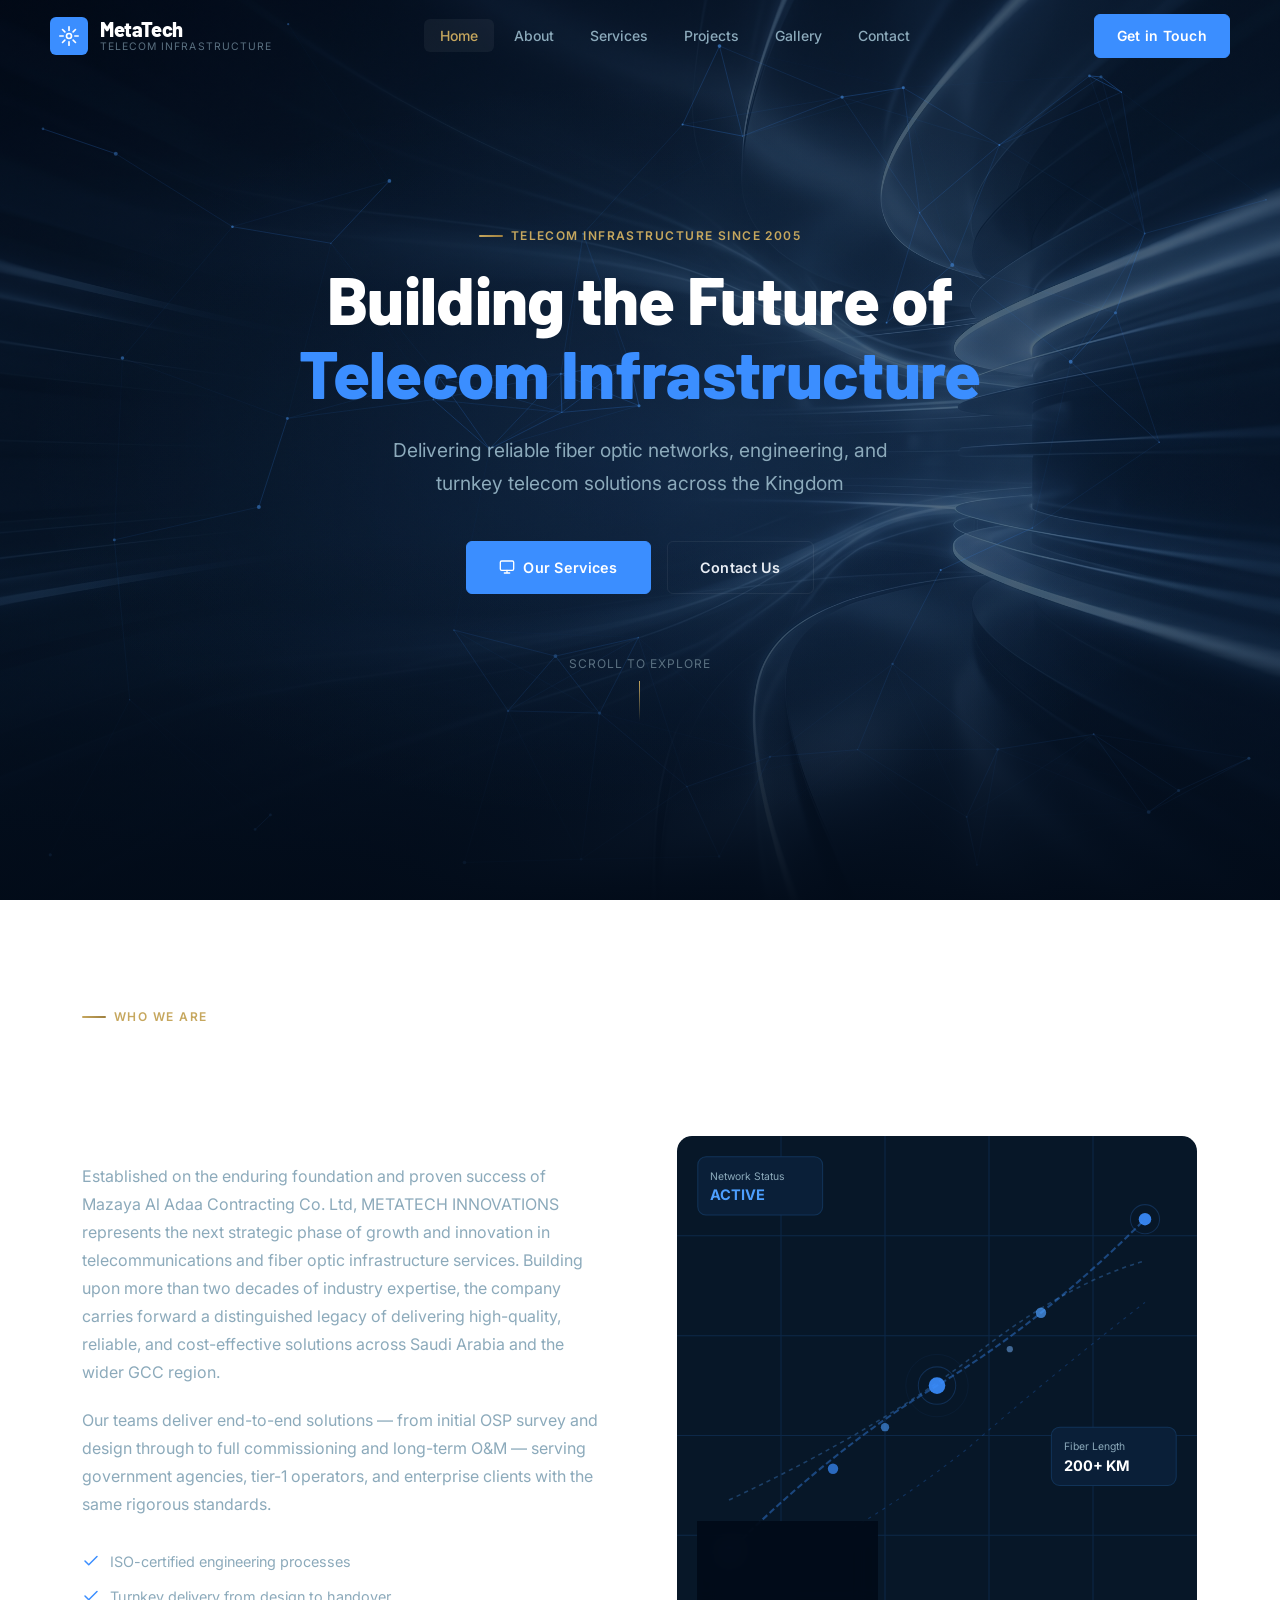
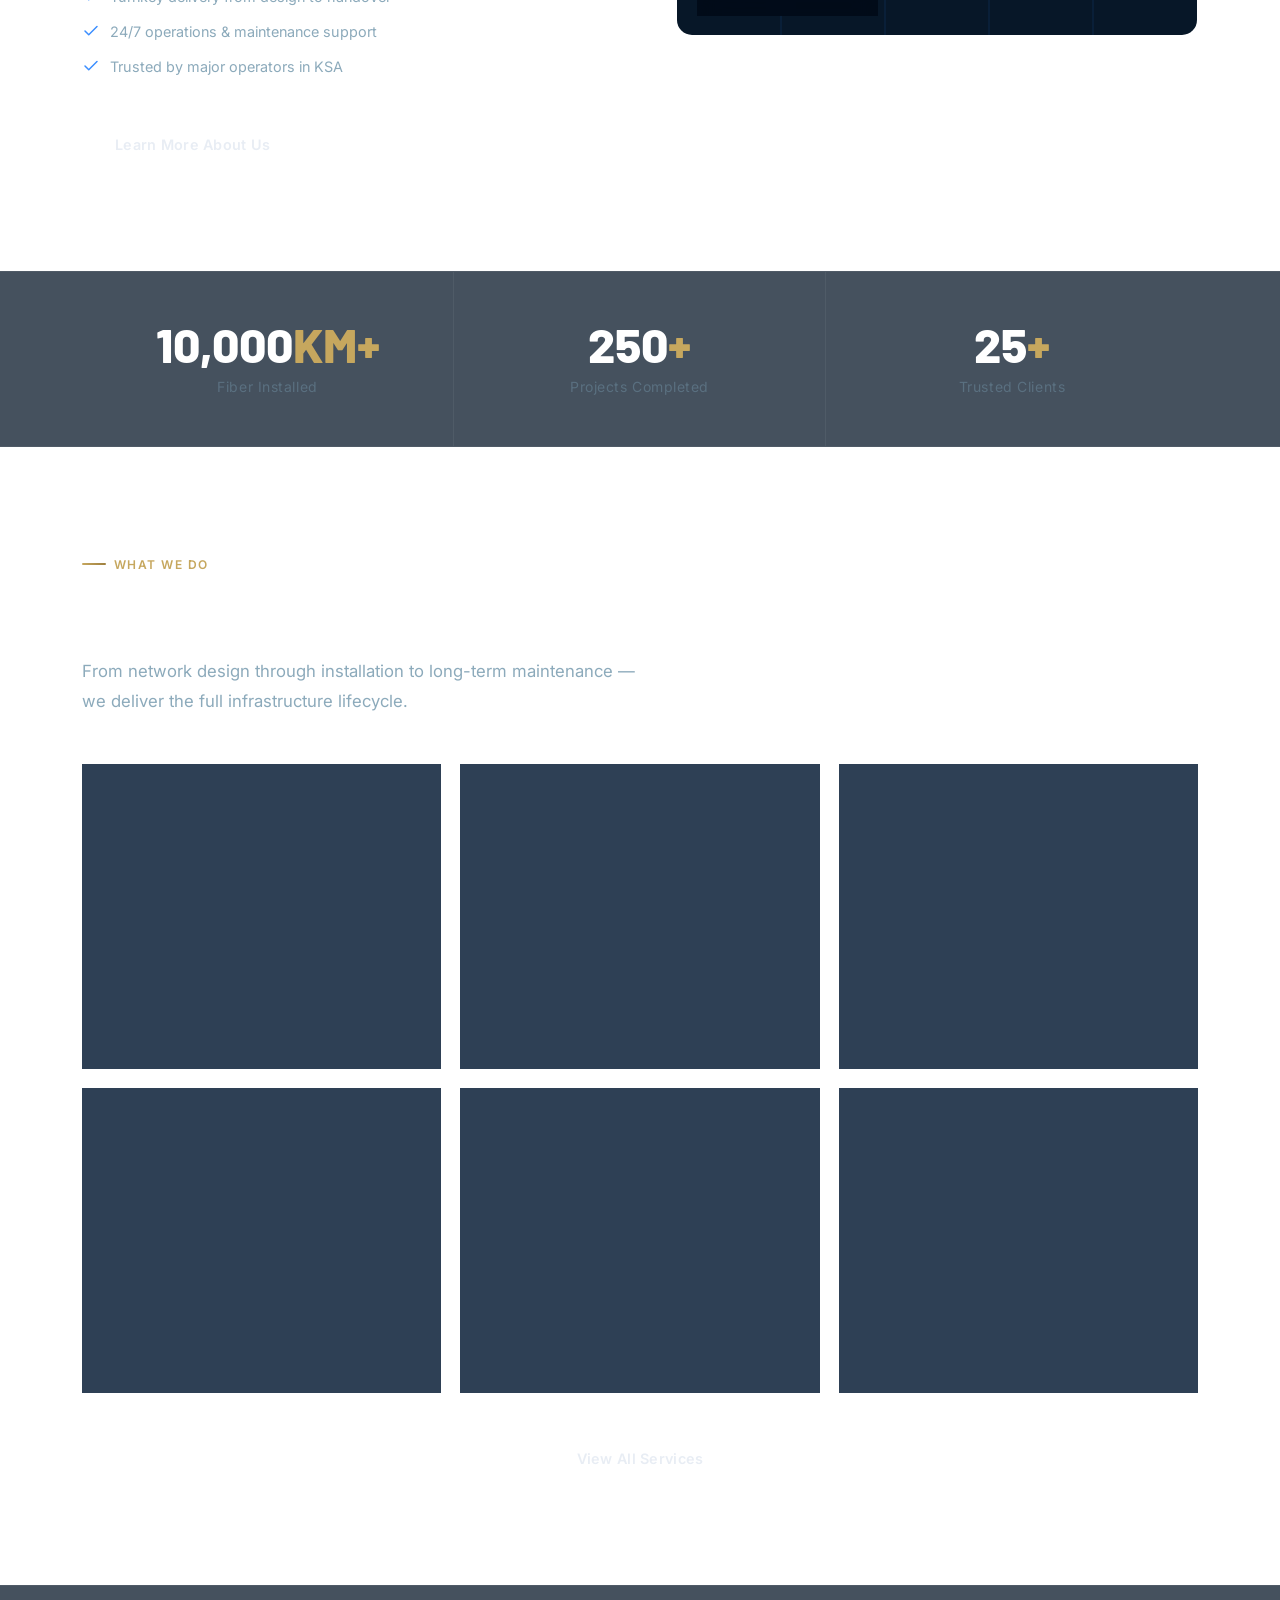
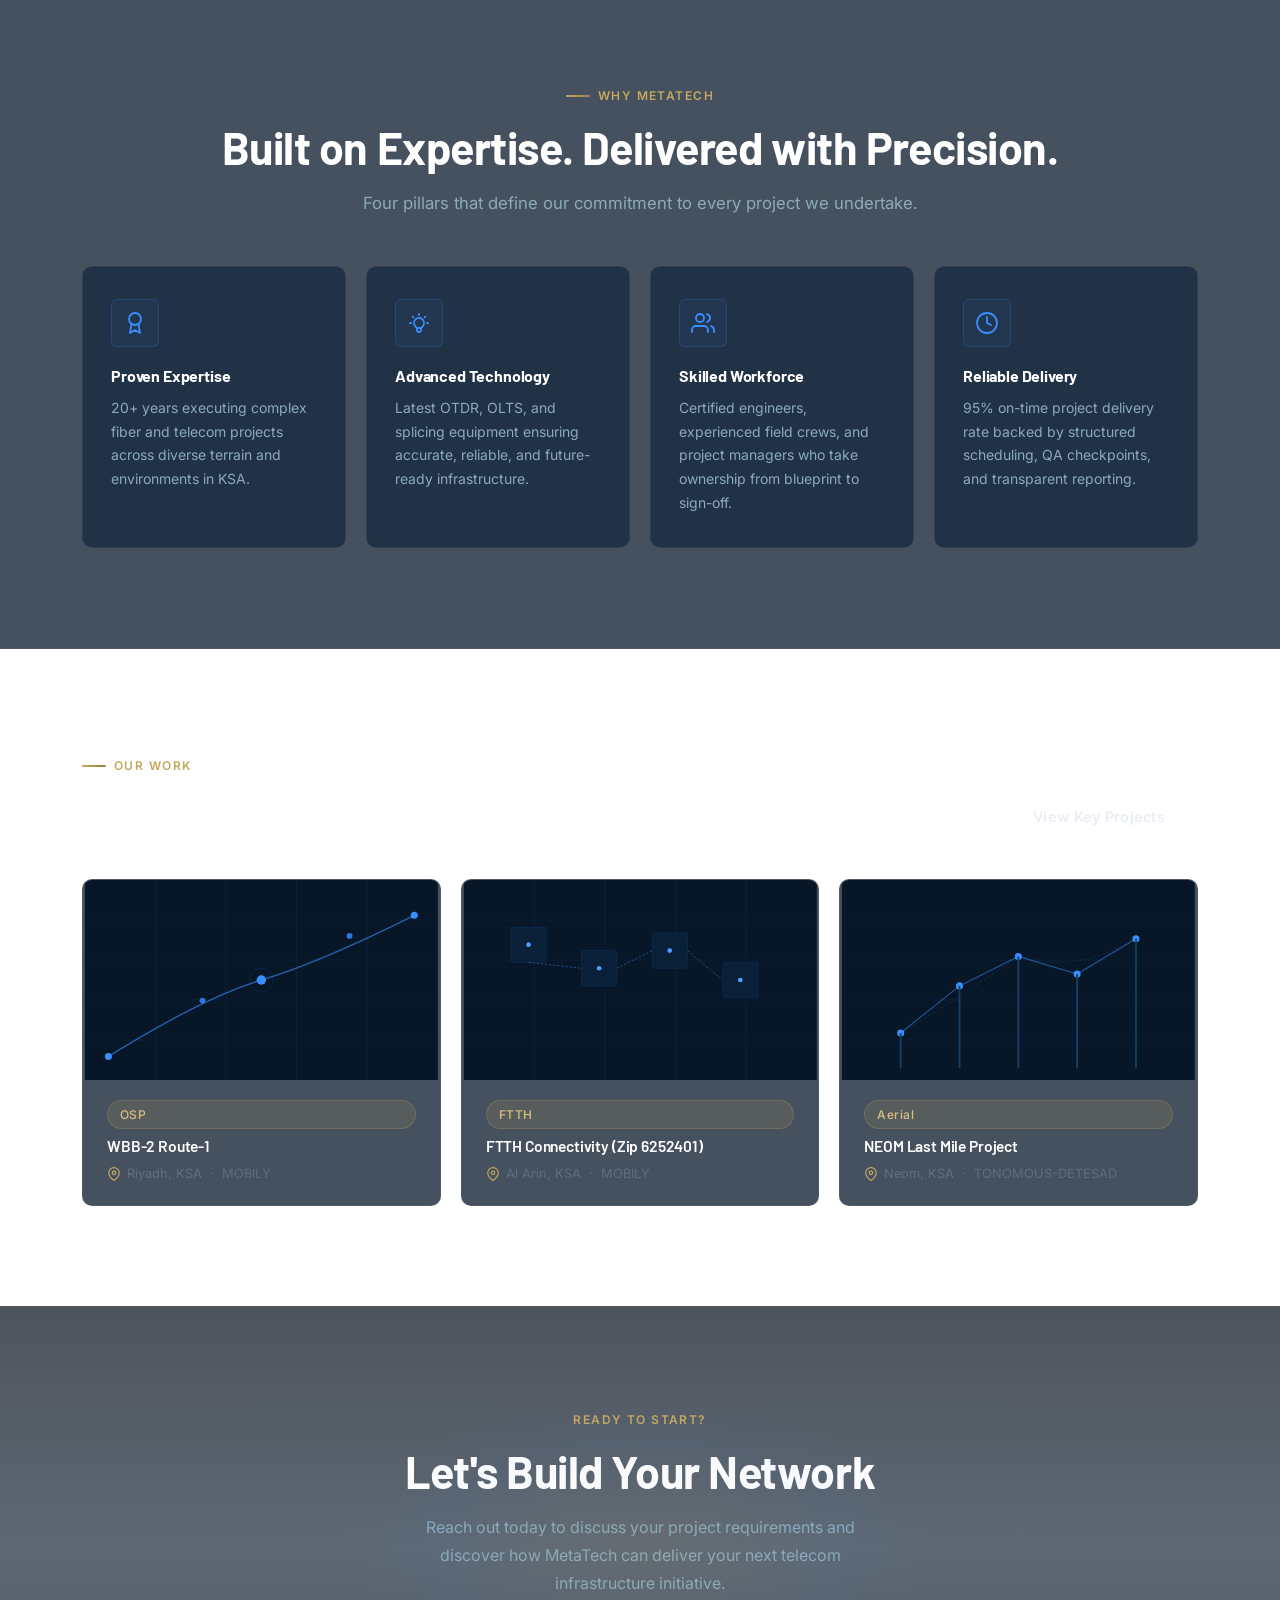
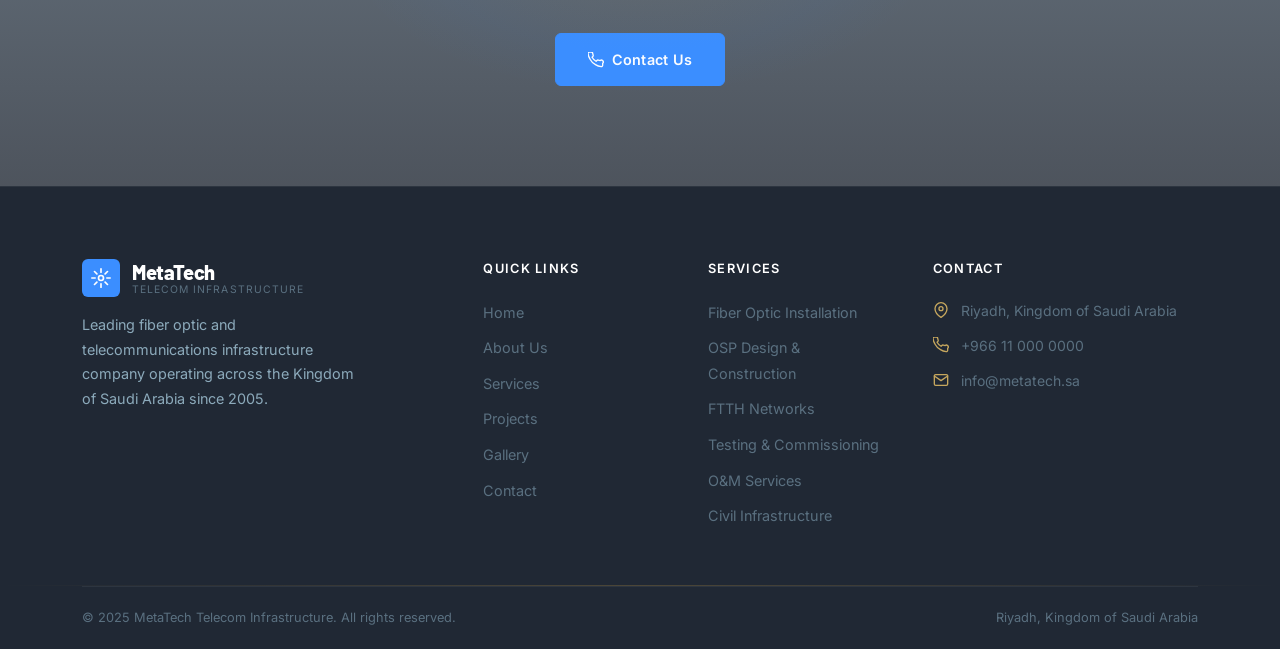
==== commit d32b1dbc: "Update site content and layout" ====
--- a/index.html
+++ b/index.html
@@ -5,7 +5,7 @@
   <meta name="viewport" content="width=device-width, initial-scale=1.0" />
   <title>MetaTech — Fiber Optic & Telecom Infrastructure Solutions</title>
   <meta name="description" content="MetaTech delivers premium fiber optic installation, OSP design, FTTH networks, and full telecom infrastructure solutions across the Kingdom of Saudi Arabia." />
-  <link rel="stylesheet" href="css/style.css" />
+  <link rel="stylesheet" href="css/style.css?v=3" />
   <link rel="stylesheet" href="css/home.css" />
 </head>
 <body>
@@ -74,7 +74,7 @@
         <div class="overview-text fade-in">
           <span class="section-label">Who We Are</span>
           <h2 class="section-title">Engineering Excellence in Telecom Since 2005</h2>
-          <p style="margin-bottom:20px;">MetaTech is a leading telecommunications and fiber optic infrastructure company established in 2005. With over two decades of field experience, we have built, maintained, and optimised thousands of kilometers of critical network infrastructure across Saudi Arabia.</p>
+          <p style="margin-bottom:20px;">Established on the enduring foundation and proven success of Mazaya Al Adaa Contracting Co. Ltd, METATECH INNOVATIONS represents the next strategic phase of growth and innovation in telecommunications and fiber optic infrastructure services. Building upon more than two decades of industry expertise, the company carries forward a distinguished legacy of delivering high-quality, reliable, and cost-effective solutions across Saudi Arabia and the wider GCC region.</p>
           <p style="margin-bottom:32px;">Our teams deliver end-to-end solutions — from initial OSP survey and design through to full commissioning and long-term O&amp;M — serving government agencies, tier-1 operators, and enterprise clients with the same rigorous standards.</p>
           <div class="overview-features">
             <div class="overview-feature">
@@ -150,22 +150,18 @@
   <section class="stats-section">
     <div class="container">
       <div class="stats-inner">
-        <div class="grid-4">
+        <div class="grid-3">
           <div class="stat-card fade-in">
-            <div class="stat-number">20<span class="stat-accent">+</span></div>
-            <div class="stat-label">Years Experience</div>
+            <div class="stat-number">10,000<span class="stat-accent">KM+</span></div>
+            <div class="stat-label">Fiber Installed</div>
           </div>
           <div class="stat-card fade-in">
-            <div class="stat-number">300<span class="stat-accent">+</span></div>
+            <div class="stat-number">250<span class="stat-accent">+</span></div>
             <div class="stat-label">Projects Completed</div>
           </div>
           <div class="stat-card fade-in">
-            <div class="stat-number">200<span class="stat-accent">KM+</span></div>
-            <div class="stat-label">Fiber Installed</div>
-          </div>
-          <div class="stat-card fade-in">
-            <div class="stat-number">95<span class="stat-accent">%</span></div>
-            <div class="stat-label">On-Time Delivery</div>
+            <div class="stat-number">25<span class="stat-accent">+</span></div>
+            <div class="stat-label">Trusted Clients</div>
           </div>
         </div>
       </div>
--- a/css/style.css
+++ b/css/style.css
@@ -56,7 +56,7 @@
   scroll-behavior: smooth;
   font-size: 16px;
   /* Fixed background image – stays in place while content scrolls */
-  background-image: url('../background image.png');
+  background-image: url('../Create_a_sophisticated_luxury_tech_202605101133.jpeg');
   background-size: cover;
   -webkit-background-size: cover;
   background-position: center center;
--- a/css/home.css
+++ b/css/home.css
@@ -30,6 +30,10 @@
   z-index: 2;
   padding-top: 120px;
   padding-bottom: 80px;
+  display: flex;
+  flex-direction: column;
+  align-items: center;
+  text-align: center;
 }
 
 .hero-title {
@@ -58,12 +62,13 @@
   gap: 16px;
   flex-wrap: wrap;
   margin-bottom: 60px;
+  justify-content: center;
 }
 
 .hero-scroll-hint {
   display: flex;
   flex-direction: column;
-  align-items: flex-start;
+  align-items: center;
   gap: 8px;
 }
 .hero-scroll-hint span {
@@ -143,7 +148,7 @@
 .stats-inner {
   padding: 0;
 }
-.stats-inner .grid-4 {
+.stats-inner .grid-4, .stats-inner .grid-3 {
   gap: 0;
 }
 .stats-inner .stat-card {
@@ -311,9 +316,9 @@
   .overview-grid { grid-template-columns: 1fr; gap: 40px; }
   .services-grid { grid-template-columns: 1fr; }
   .projects-grid { grid-template-columns: 1fr; }
-  .stats-inner .grid-4 { grid-template-columns: repeat(2, 1fr); }
+  .stats-inner .grid-4, .stats-inner .grid-3 { grid-template-columns: 1fr; }
   .stats-inner .stat-card { border-right: none; border-bottom: 1px solid var(--border-subtle); }
-  .stats-inner .stat-card:nth-child(odd) { border-right: 1px solid var(--border-subtle); }
+  .stats-inner .stat-card:nth-child(odd) { border-right: none; }
   .why-grid { grid-template-columns: 1fr 1fr !important; }
   .hero-title {
     font-size: min(2.5rem, 9vw) !important;
@@ -340,5 +345,5 @@
     width: 100%;
     justify-content: center;
   }
-  .stats-inner .grid-4 { grid-template-columns: 1fr 1fr; }
-}
+  .stats-inner .grid-4, .stats-inner .grid-3 { grid-template-columns: 1fr; }
+}
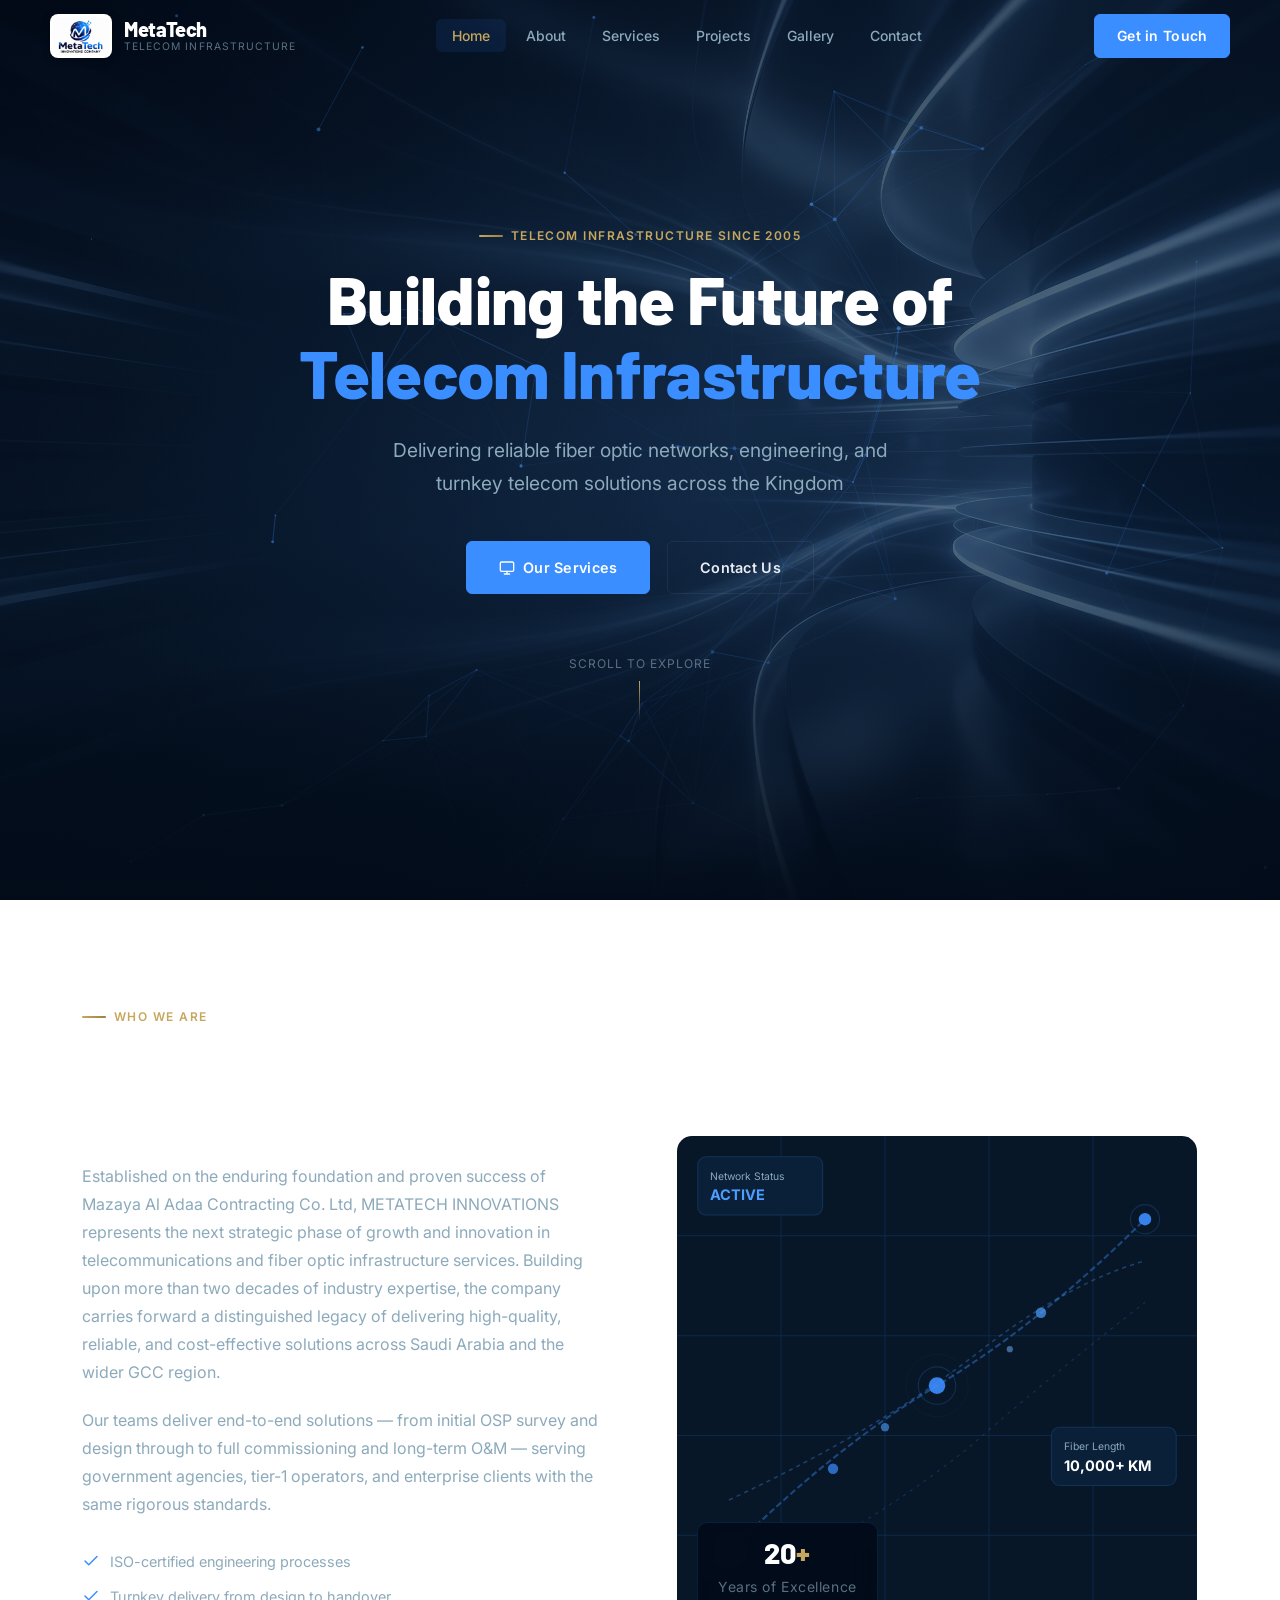
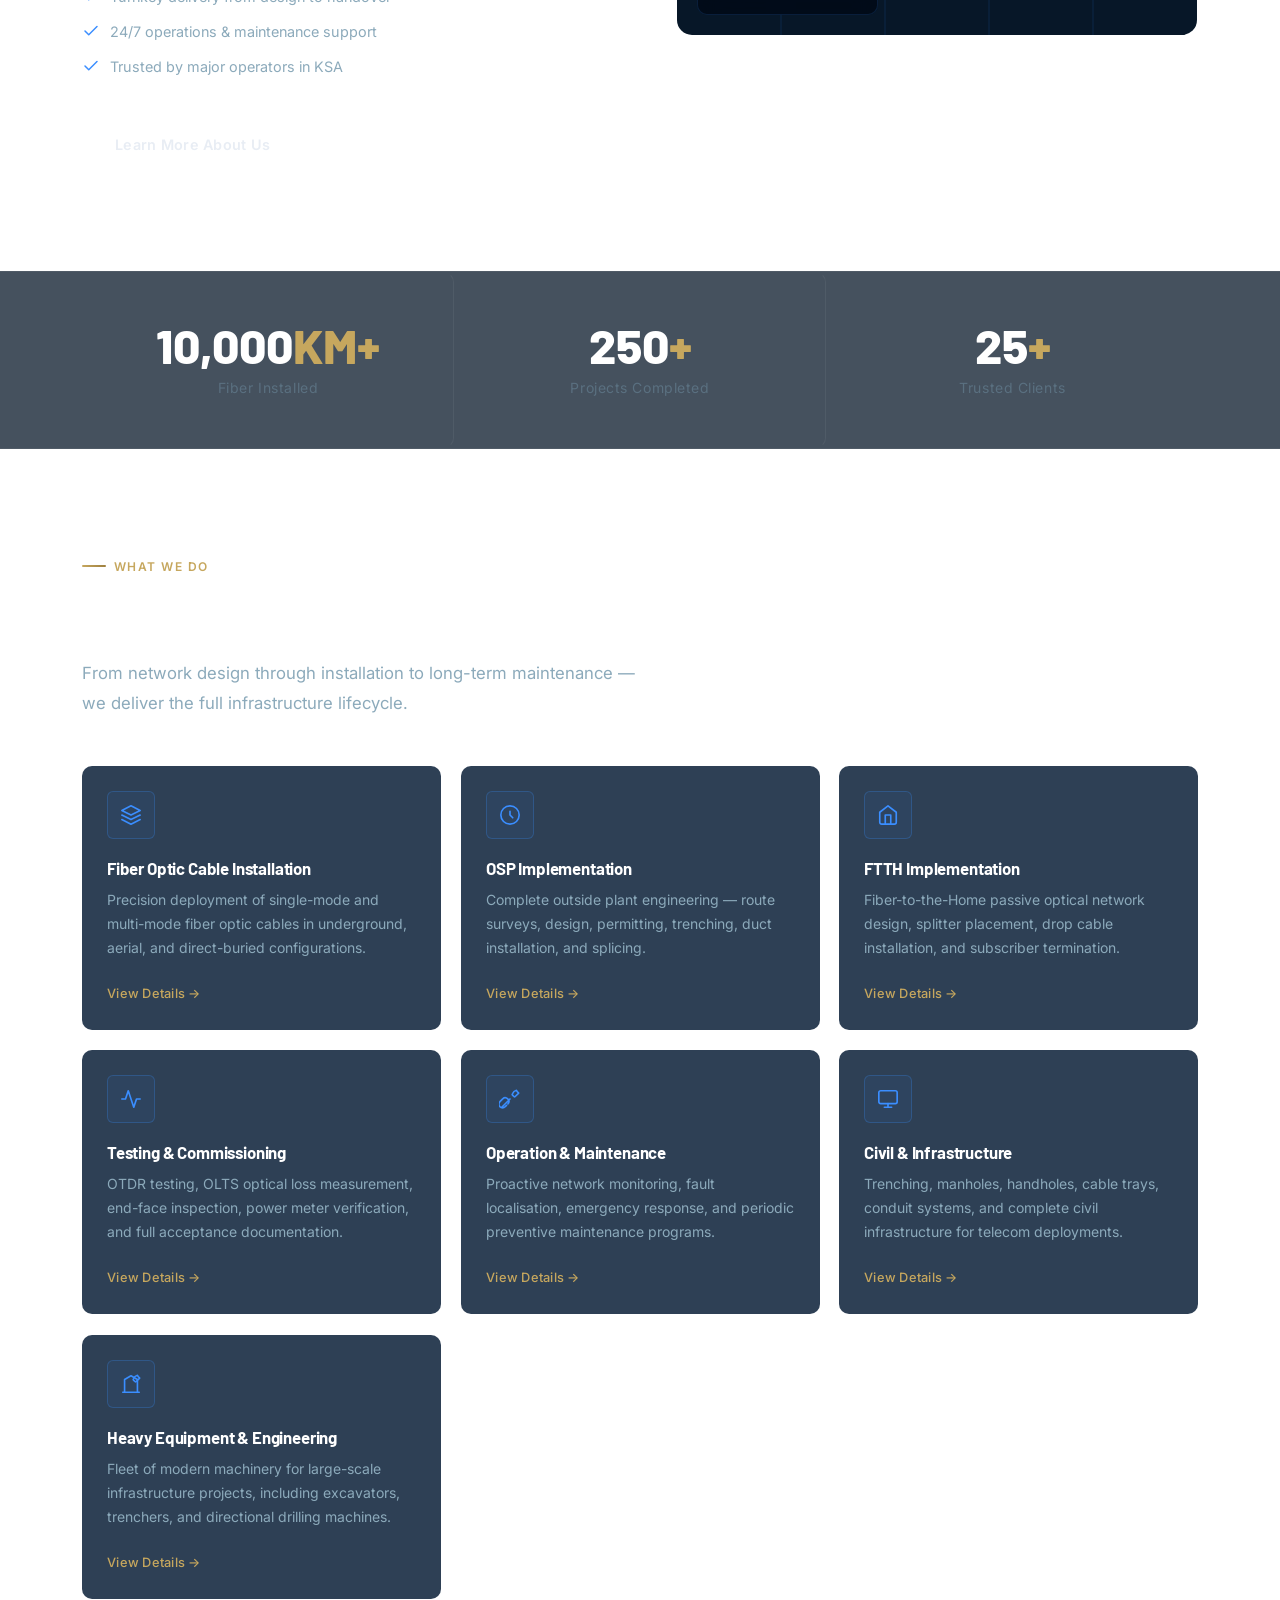
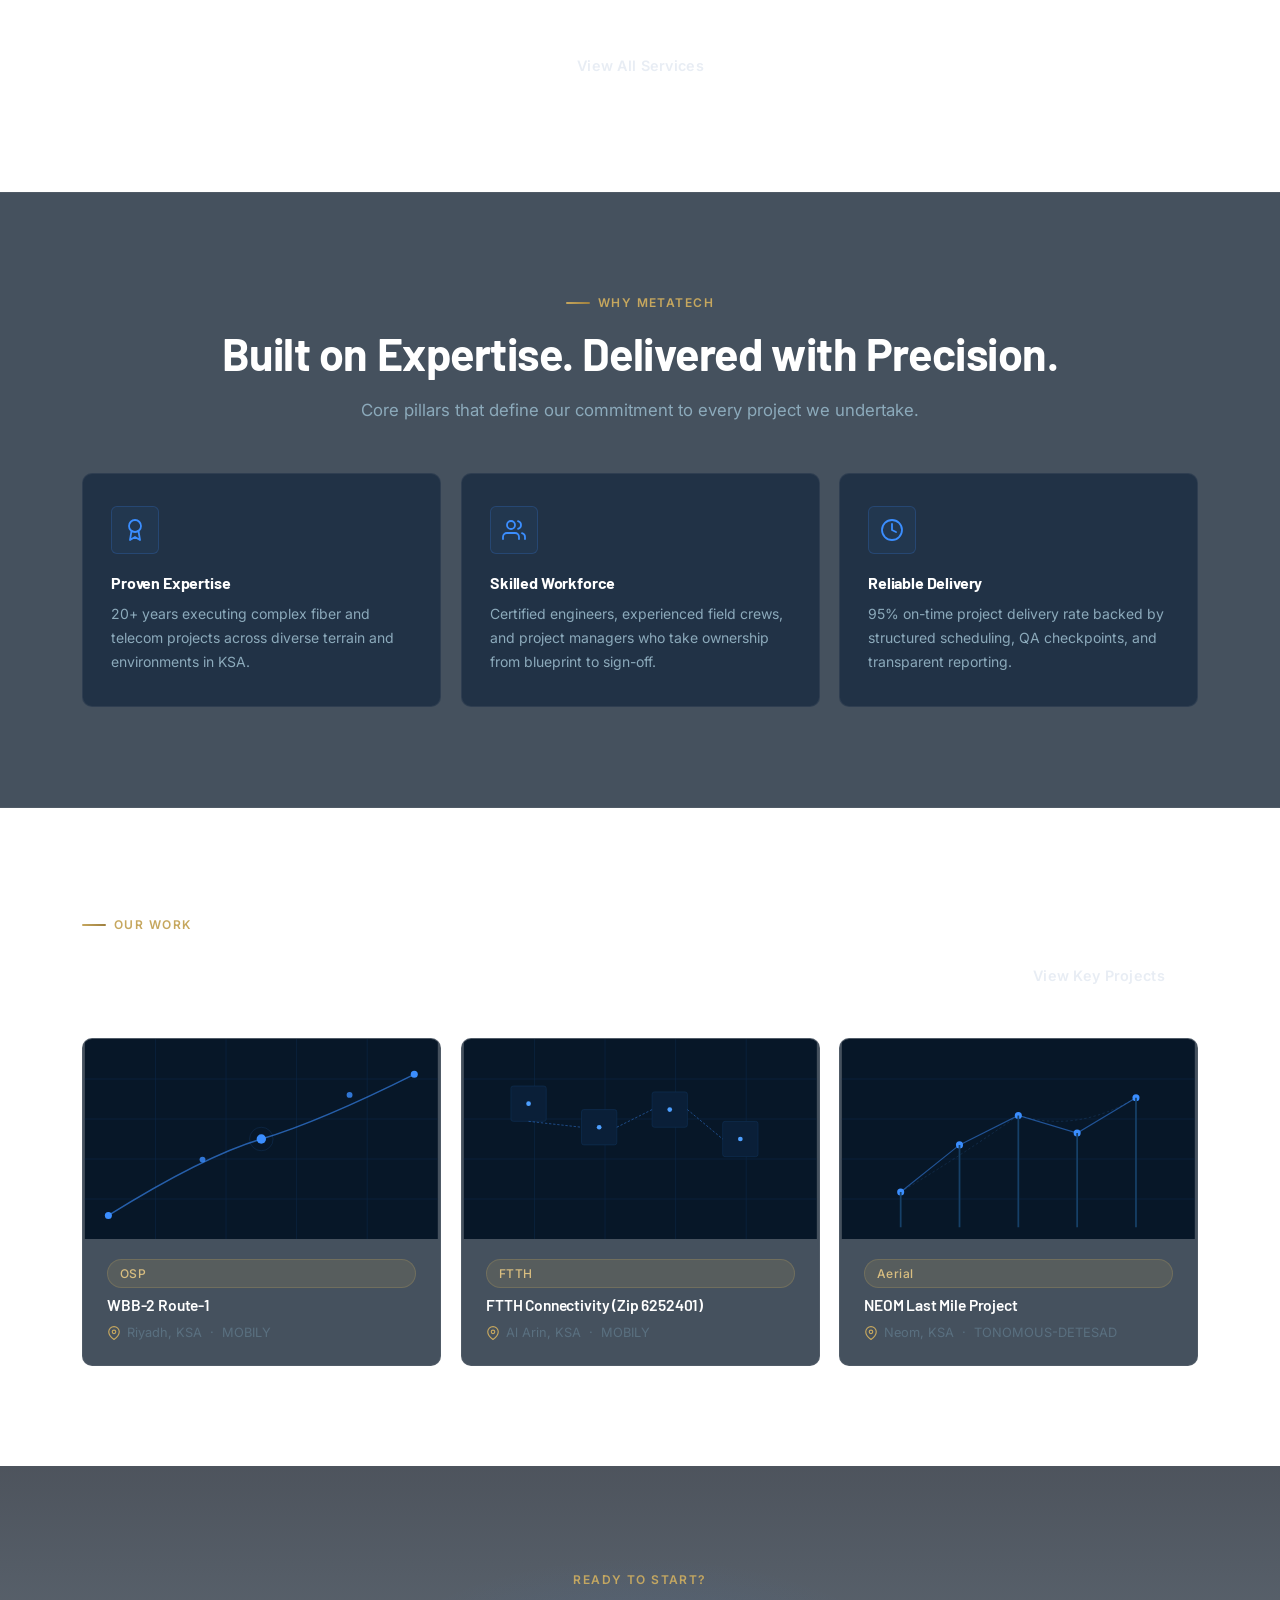
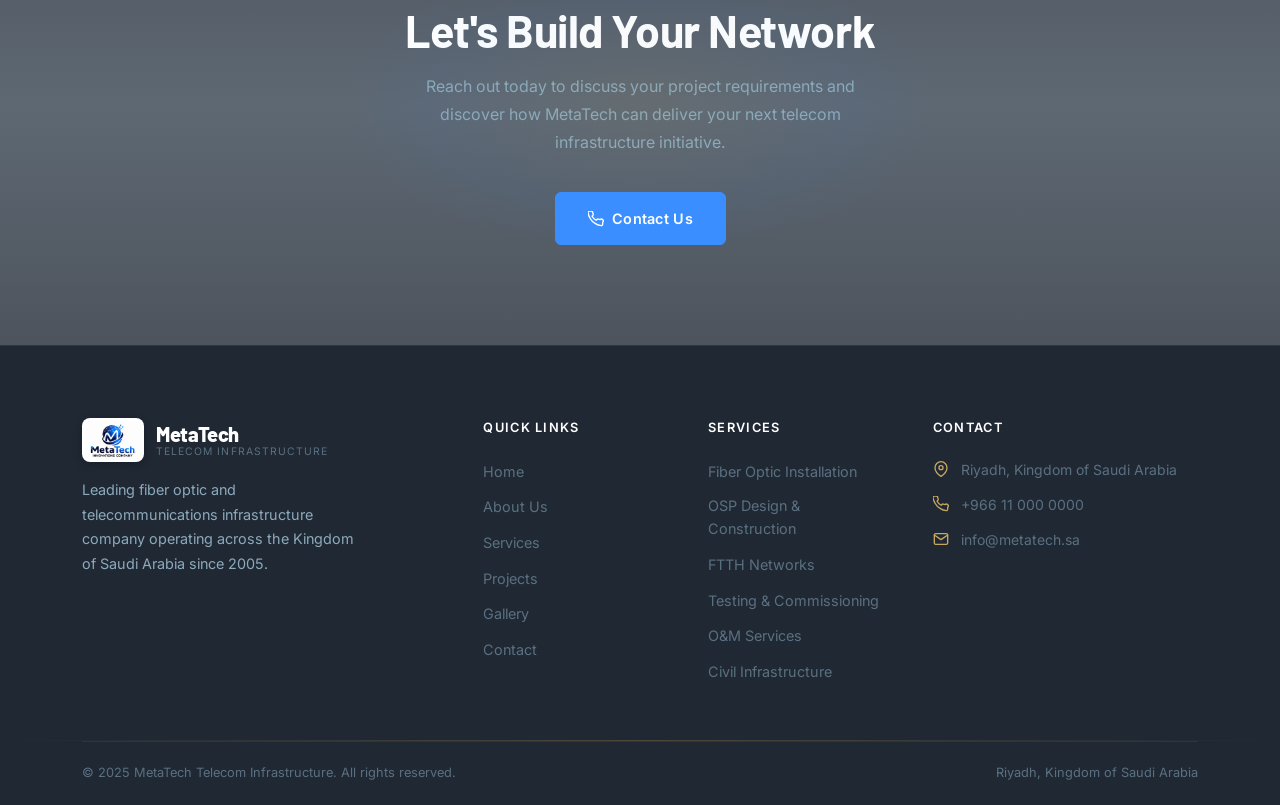
==== commit 87ea035b: "Add MetaTech logo image to site header, footer, and favicon across all pages" ====
--- a/index.html
+++ b/index.html
@@ -5,6 +5,7 @@
   <meta name="viewport" content="width=device-width, initial-scale=1.0" />
   <title>MetaTech — Fiber Optic & Telecom Infrastructure Solutions</title>
   <meta name="description" content="MetaTech delivers premium fiber optic installation, OSP design, FTTH networks, and full telecom infrastructure solutions across the Kingdom of Saudi Arabia." />
+  <link rel="icon" type="image/jpeg" href="logo.jpeg" />
   <link rel="stylesheet" href="css/style.css?v=3" />
   <link rel="stylesheet" href="css/home.css" />
 </head>
@@ -14,11 +15,7 @@
   <nav class="nav" id="navbar">
     <div class="nav-inner">
       <a href="index.html" class="nav-logo">
-        <div class="nav-logo-icon">
-          <svg width="20" height="20" viewBox="0 0 24 24" fill="none" stroke="#fff" stroke-width="2" stroke-linecap="round" stroke-linejoin="round">
-            <circle cx="12" cy="12" r="3"/><path d="M12 1v4M12 19v4M4.22 4.22l2.83 2.83M16.95 16.95l2.83 2.83M1 12h4M19 12h4M4.22 19.78l2.83-2.83M16.95 7.05l2.83-2.83"/>
-          </svg>
-        </div>
+        <img src="logo.jpeg" alt="MetaTech Logo" class="nav-logo-img" />
         <div class="nav-logo-text">
           <span class="brand">MetaTech</span>
           <span class="tagline">Telecom Infrastructure</span>
@@ -131,7 +128,7 @@
               <text x="32" y="62" font-family="Inter,sans-serif" font-size="14" font-weight="700" fill="#4d9fff">ACTIVE</text>
               <rect x="360" y="280" width="120" height="56" rx="8" fill="#0a1f38" stroke="#113358"/>
               <text x="372" y="302" font-family="Inter,sans-serif" font-size="10" fill="#8caabb">Fiber Length</text>
-              <text x="372" y="322" font-family="Inter,sans-serif" font-size="14" font-weight="700" fill="#ffffff">200+ KM</text>
+              <text x="372" y="322" font-family="Inter,sans-serif" font-size="14" font-weight="700" fill="#ffffff">10,000+ KM</text>
               <!-- Signal pulses -->
               <circle cx="200" cy="280" r="4" fill="#4d9fff" opacity="0.6"/>
               <circle cx="320" cy="205" r="3" fill="#7ab8ff" opacity="0.5"/>
@@ -181,7 +178,7 @@
           <div class="icon-box">
             <svg width="22" height="22" viewBox="0 0 24 24" fill="none" stroke="currentColor" stroke-width="1.8" stroke-linecap="round" stroke-linejoin="round"><path d="M12 2L2 7l10 5 10-5-10-5z"/><path d="M2 17l10 5 10-5"/><path d="M2 12l10 5 10-5"/></svg>
           </div>
-          <h3>Fiber Optic Installation</h3>
+          <h3>Fiber Optic Cable Installation</h3>
           <p>Precision deployment of single-mode and multi-mode fiber optic cables in underground, aerial, and direct-buried configurations.</p>
           <a href="services.html" class="service-link">View Details →</a>
         </div>
@@ -189,7 +186,7 @@
           <div class="icon-box">
             <svg width="22" height="22" viewBox="0 0 24 24" fill="none" stroke="currentColor" stroke-width="1.8" stroke-linecap="round" stroke-linejoin="round"><circle cx="12" cy="12" r="10"/><path d="M12 8v4l3 3"/></svg>
           </div>
-          <h3>OSP Design &amp; Construction</h3>
+          <h3>OSP Implementation</h3>
           <p>Complete outside plant engineering — route surveys, design, permitting, trenching, duct installation, and splicing.</p>
           <a href="services.html" class="service-link">View Details →</a>
         </div>
@@ -197,7 +194,7 @@
           <div class="icon-box">
             <svg width="22" height="22" viewBox="0 0 24 24" fill="none" stroke="currentColor" stroke-width="1.8" stroke-linecap="round" stroke-linejoin="round"><path d="M3 9l9-7 9 7v11a2 2 0 01-2 2H5a2 2 0 01-2-2z"/><polyline points="9 22 9 12 15 12 15 22"/></svg>
           </div>
-          <h3>FTTH Solutions</h3>
+          <h3>FTTH Implementation</h3>
           <p>Fiber-to-the-Home passive optical network design, splitter placement, drop cable installation, and subscriber termination.</p>
           <a href="services.html" class="service-link">View Details →</a>
         </div>
@@ -224,6 +221,14 @@
           <h3>Civil &amp; Infrastructure</h3>
           <p>Trenching, manholes, handholes, cable trays, conduit systems, and complete civil infrastructure for telecom deployments.</p>
           <a href="services.html" class="service-link">View Details →</a>
+        </div>
+        <div class="service-card card fade-in">
+          <div class="icon-box">
+            <svg width="22" height="22" viewBox="0 0 24 24" fill="none" stroke="currentColor" stroke-width="1.8" stroke-linecap="round" stroke-linejoin="round"><path d="M14.7 6.3a1 1 0 000 1.4l1.6 1.6a1 1 0 001.4 0l3.77-3.77A6 6 0 0119 2.5 6 6 0 0014.7 6.3z"/><path d="M3 21h18M5 21V7l7-4 7 4v14"/></svg>
+          </div>
+          <h3>Heavy Equipment &amp; Engineering</h3>
+          <p>Fleet of modern machinery for large-scale infrastructure projects, including excavators, trenchers, and directional drilling machines.</p>
+          <a href="services.html#equipment" class="service-link">View Details →</a>
         </div>
       </div>
       <div style="text-align:center;margin-top:40px;" class="fade-in">
@@ -238,22 +243,15 @@
       <div class="section-header fade-in" style="text-align:center;align-items:center;display:flex;flex-direction:column;">
         <span class="section-label">Why MetaTech</span>
         <h2 class="section-title">Built on Expertise. Delivered with Precision.</h2>
-        <p class="section-subtitle" style="text-align:center;">Four pillars that define our commitment to every project we undertake.</p>
-      </div>
-      <div class="grid-4 why-grid">
+        <p class="section-subtitle" style="text-align:center;">Core pillars that define our commitment to every project we undertake.</p>
+      </div>
+      <div class="grid-3 why-grid">
         <div class="why-card fade-in">
           <div class="why-icon">
             <svg width="24" height="24" viewBox="0 0 24 24" fill="none" stroke="var(--accent)" stroke-width="1.8" stroke-linecap="round" stroke-linejoin="round"><circle cx="12" cy="8" r="6"/><path d="M15.477 12.89L17 22l-5-3-5 3 1.523-9.11"/></svg>
           </div>
           <h4>Proven Expertise</h4>
           <p>20+ years executing complex fiber and telecom projects across diverse terrain and environments in KSA.</p>
-        </div>
-        <div class="why-card fade-in">
-          <div class="why-icon">
-            <svg width="24" height="24" viewBox="0 0 24 24" fill="none" stroke="var(--accent)" stroke-width="1.8" stroke-linecap="round" stroke-linejoin="round"><path d="M9.663 17h4.673M12 3v1m6.364 1.636l-.707.707M21 12h-1M4 12H3m3.343-5.657l-.707-.707m2.828 9.9a5 5 0 117.072 0l-.548.547A3.374 3.374 0 0014 18.469V19a2 2 0 11-4 0v-.531c0-.895-.356-1.754-.988-2.386l-.548-.547z"/></svg>
-          </div>
-          <h4>Advanced Technology</h4>
-          <p>Latest OTDR, OLTS, and splicing equipment ensuring accurate, reliable, and future-ready infrastructure.</p>
         </div>
         <div class="why-card fade-in">
           <div class="why-icon">
@@ -404,9 +402,7 @@
       <div class="footer-grid">
         <div class="footer-brand">
           <a href="index.html" class="nav-logo" style="margin-bottom:0;">
-            <div class="nav-logo-icon">
-              <svg width="20" height="20" viewBox="0 0 24 24" fill="none" stroke="#fff" stroke-width="2" stroke-linecap="round" stroke-linejoin="round"><circle cx="12" cy="12" r="3"/><path d="M12 1v4M12 19v4M4.22 4.22l2.83 2.83M16.95 16.95l2.83 2.83M1 12h4M19 12h4M4.22 19.78l2.83-2.83M16.95 7.05l2.83-2.83"/></svg>
-            </div>
+            <img src="logo.jpeg" alt="MetaTech Logo" class="nav-logo-img" />
             <div class="nav-logo-text">
               <span class="brand">MetaTech</span>
               <span class="tagline">Telecom Infrastructure</span>
--- a/css/style.css
+++ b/css/style.css
@@ -43,7 +43,15 @@
   --radius-sm: 6px;
   --radius-md: 10px;
   --radius-lg: 16px;
-  --transition: 0.25s ease;
+  --transition: 450ms cubic-bezier(0.22, 1, 0.36, 1);
+  --hover-scale-sm: 1.01;
+  --hover-scale-md: 1.02;
+  --hover-scale-lg: 1.03;
+  --hover-glow-sm: 0 4px 20px rgba(42, 127, 255, 0.15);
+  --hover-glow-md: 0 8px 32px rgba(42, 127, 255, 0.25);
+  --hover-glow-lg: 0 12px 48px rgba(42, 127, 255, 0.35);
+  --hover-border: rgba(42, 127, 255, 0.6);
+  --hover-bg: rgba(15, 45, 80, 0.9);
   --font-heading: 'Barlow', 'Inter', sans-serif;
   --font-body: 'Inter', sans-serif;
   --section-gap: 100px;
@@ -148,6 +156,7 @@
   letter-spacing: 0.02em;
   transition: all var(--transition);
   cursor: pointer;
+  will-change: transform, box-shadow, border-color, background-color;
 }
 
 .btn-primary {
@@ -157,9 +166,9 @@
 }
 .btn-primary:hover {
   background: var(--blue-400);
-  border-color: var(--blue-400);
-  transform: translateY(-1px);
-  box-shadow: 0 6px 24px rgba(59, 142, 255, 0.3);
+  border-color: var(--hover-border);
+  transform: translateY(-2px) scale(var(--hover-scale-md)) translateZ(0);
+  box-shadow: var(--hover-glow-sm);
 }
 
 .btn-outline {
@@ -168,10 +177,11 @@
   border: 1px solid var(--border-subtle);
 }
 .btn-outline:hover {
-  border-color: var(--gold-border);
-  color: var(--gold-light);
-  background: var(--gold-glow);
-  transform: translateY(-1px);
+  border-color: var(--hover-border);
+  color: var(--white);
+  background: rgba(42, 127, 255, 0.1);
+  transform: translateY(-2px) scale(var(--hover-scale-md)) translateZ(0);
+  box-shadow: var(--hover-glow-sm);
 }
 
 /* Gold accent button */
@@ -181,11 +191,11 @@
   border: 1px solid var(--gold-border);
 }
 .btn-gold:hover {
-  background: var(--gold-glow);
-  border-color: var(--gold);
-  color: var(--gold-light);
-  transform: translateY(-1px);
-  box-shadow: 0 4px 20px rgba(198,167,94,0.18);
+  background: rgba(42, 127, 255, 0.1);
+  border-color: var(--hover-border);
+  color: var(--white);
+  transform: translateY(-2px) scale(var(--hover-scale-md)) translateZ(0);
+  box-shadow: var(--hover-glow-sm);
 }
 
 /* ── Navigation ── */
@@ -231,6 +241,22 @@
   justify-content: center;
 }
 
+.nav-logo-img {
+  height: 44px;
+  width: auto;
+  border-radius: 8px;
+  object-fit: contain;
+  background: #ffffff;
+  padding: 3px;
+  box-shadow: 0 2px 8px rgba(0, 0, 0, 0.25);
+  transition: transform var(--transition), box-shadow var(--transition);
+}
+
+.nav-logo:hover .nav-logo-img {
+  transform: scale(1.05);
+  box-shadow: 0 4px 14px rgba(0, 102, 255, 0.4);
+}
+
 .nav-logo-text {
   display: flex;
   flex-direction: column;
@@ -252,10 +278,15 @@
   color: var(--text-secondary);
   border-radius: var(--radius-sm);
   transition: all var(--transition);
+  will-change: transform, box-shadow, background-color, color;
 }
 .nav-link:hover, .nav-link.active {
   color: var(--white);
-  background: rgba(255,255,255,0.05);
+  background: rgba(42, 127, 255, 0.1);
+}
+.nav-link:hover {
+  transform: scale(var(--hover-scale-sm)) translateZ(0);
+  box-shadow: var(--hover-glow-sm);
 }
 .nav-link.active { color: var(--gold); }
 
@@ -285,11 +316,13 @@
   padding: 32px;
   transition: all var(--transition);
   backdrop-filter: blur(8px);
+  will-change: transform, box-shadow, border-color, background-color;
 }
 .card:hover {
-  border-color: var(--gold-border);
-  transform: translateY(-2px);
-  box-shadow: 0 8px 32px rgba(0,0,0,0.4), 0 0 0 1px var(--gold-border);
+  border-color: var(--hover-border);
+  background: var(--hover-bg);
+  transform: translateY(-4px) scale(var(--hover-scale-md)) translateZ(0);
+  box-shadow: var(--hover-glow-md);
 }
 
 /* ── Icon Box ── */
@@ -305,6 +338,15 @@
   color: var(--accent);
   background: rgba(59, 142, 255, 0.06);
   flex-shrink: 0;
+  transition: all var(--transition);
+  will-change: transform, box-shadow, border-color, background-color, color;
+}
+.icon-box:hover {
+  border-color: var(--hover-border);
+  background: rgba(42, 127, 255, 0.15);
+  color: var(--white);
+  transform: translateY(-2px) scale(var(--hover-scale-md)) translateZ(0);
+  box-shadow: var(--hover-glow-sm);
 }
 
 /* ── Grid ── */
@@ -369,9 +411,15 @@
 .footer-links a {
   font-size: 0.9rem;
   color: var(--text-muted);
-  transition: color var(--transition);
-}
-.footer-links a:hover { color: var(--gold); }
+  transition: all var(--transition);
+  display: inline-block;
+  will-change: transform, color, text-shadow;
+}
+.footer-links a:hover { 
+  color: var(--white); 
+  transform: translateX(4px) scale(var(--hover-scale-sm)) translateZ(0);
+  text-shadow: 0 0 8px rgba(42, 127, 255, 0.5);
+}
 
 .footer-contact-item {
   display: flex;
@@ -406,6 +454,16 @@
 .stat-card {
   text-align: center;
   padding: 36px 24px;
+  transition: all var(--transition);
+  will-change: transform, box-shadow, border-color, background-color;
+  border-radius: var(--radius-md);
+  border: 1px solid transparent;
+}
+.stat-card:hover {
+  border-color: var(--hover-border);
+  background: var(--hover-bg);
+  transform: translateY(-4px) scale(var(--hover-scale-md)) translateZ(0);
+  box-shadow: var(--hover-glow-md);
 }
 .stat-number {
   font-family: var(--font-heading);
--- a/css/home.css
+++ b/css/home.css
@@ -122,6 +122,14 @@
   border-radius: var(--radius-lg);
   overflow: hidden;
   border: 1px solid var(--border-subtle);
+  transition: all var(--transition);
+  will-change: transform, box-shadow, border-color;
+  cursor: default;
+}
+.overview-image-wrap:hover {
+  border-color: var(--hover-border);
+  transform: translateY(-4px) scale(var(--hover-scale-sm)) translateZ(0);
+  box-shadow: var(--hover-glow-lg);
 }
 .overview-svg { display: block; width: 100%; height: auto; }
 
@@ -137,6 +145,14 @@
   display: flex;
   flex-direction: column;
   align-items: center;
+  transition: all var(--transition);
+  will-change: transform, box-shadow, border-color, background-color;
+}
+.overview-badge:hover {
+  border-color: var(--hover-border);
+  background: var(--hover-bg);
+  transform: translateY(-4px) scale(var(--hover-scale-md)) translateZ(0);
+  box-shadow: var(--hover-glow-md);
 }
 
 /* Stats */
@@ -164,6 +180,19 @@
   gap: 20px;
 }
 
+.service-card {
+  padding: 24px;
+  border-radius: var(--radius-md);
+  border: 1px solid transparent;
+  transition: all var(--transition);
+  will-change: transform, box-shadow, border-color, background-color;
+}
+.service-card:hover {
+  border-color: var(--hover-border);
+  background: var(--hover-bg);
+  transform: translateY(-4px) scale(var(--hover-scale-md)) translateZ(0);
+  box-shadow: var(--hover-glow-md);
+}
 .service-card h3 {
   font-size: 1.05rem;
   color: var(--white);
@@ -180,8 +209,14 @@
   font-weight: 500;
   letter-spacing: 0.02em;
   transition: all var(--transition);
-}
-.service-link:hover { color: var(--gold-light); opacity: 0.85; }
+  display: inline-block;
+  will-change: transform, color, text-shadow;
+}
+.service-link:hover { 
+  color: var(--white);
+  transform: translateX(4px) scale(var(--hover-scale-sm)) translateZ(0);
+  text-shadow: 0 0 8px rgba(42, 127, 255, 0.5);
+}
 
 /* Why */
 .why-section {
@@ -197,11 +232,13 @@
   padding: 32px 28px;
   transition: all var(--transition);
   text-align: left;
+  will-change: transform, box-shadow, border-color, background-color;
 }
 .why-card:hover {
-  border-color: var(--gold-border);
-  background: rgba(10, 31, 56, 0.9);
-  box-shadow: 0 4px 24px rgba(198,167,94,0.08);
+  border-color: var(--hover-border);
+  background: var(--hover-bg);
+  transform: translateY(-4px) scale(var(--hover-scale-md)) translateZ(0);
+  box-shadow: var(--hover-glow-md);
 }
 .why-icon {
   width: 48px;
@@ -234,11 +271,13 @@
   border: 1px solid var(--border-subtle);
   background: rgba(7,23,40,0.75);
   transition: all var(--transition);
+  will-change: transform, box-shadow, border-color, background-color;
 }
 .project-card:hover {
-  border-color: var(--gold-border);
-  transform: translateY(-2px);
-  box-shadow: 0 8px 28px rgba(0,0,0,0.4), 0 0 0 1px var(--gold-border);
+  border-color: var(--hover-border);
+  background: var(--hover-bg);
+  transform: translateY(-4px) scale(var(--hover-scale-md)) translateZ(0);
+  box-shadow: var(--hover-glow-md);
 }
 .project-image {
   position: relative;
@@ -248,10 +287,10 @@
 .project-image svg {
   width: 100%;
   height: 100%;
-  transition: transform 0.4s ease;
+  transition: transform var(--transition);
 }
 .project-card:hover .project-image svg {
-  transform: scale(1.03);
+  transform: scale(var(--hover-scale-lg));
 }
 .project-overlay {
   position: absolute;
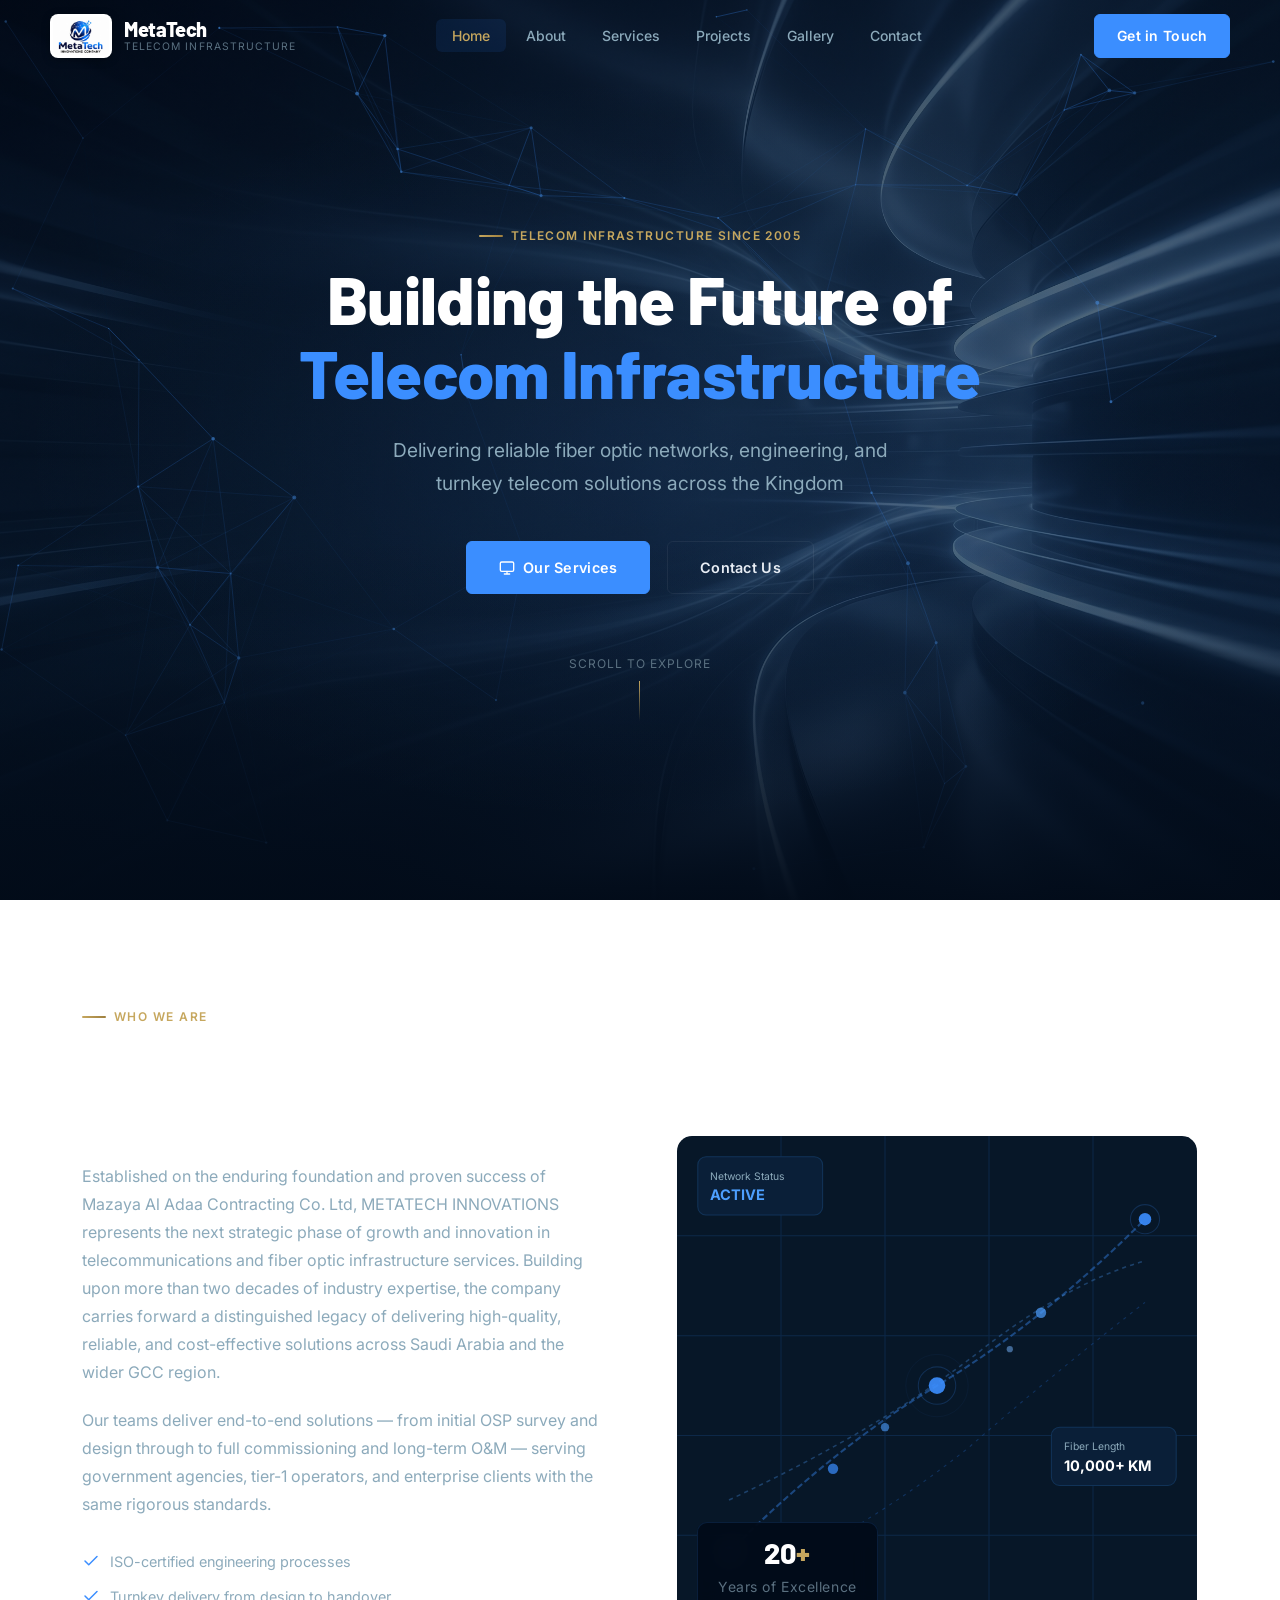
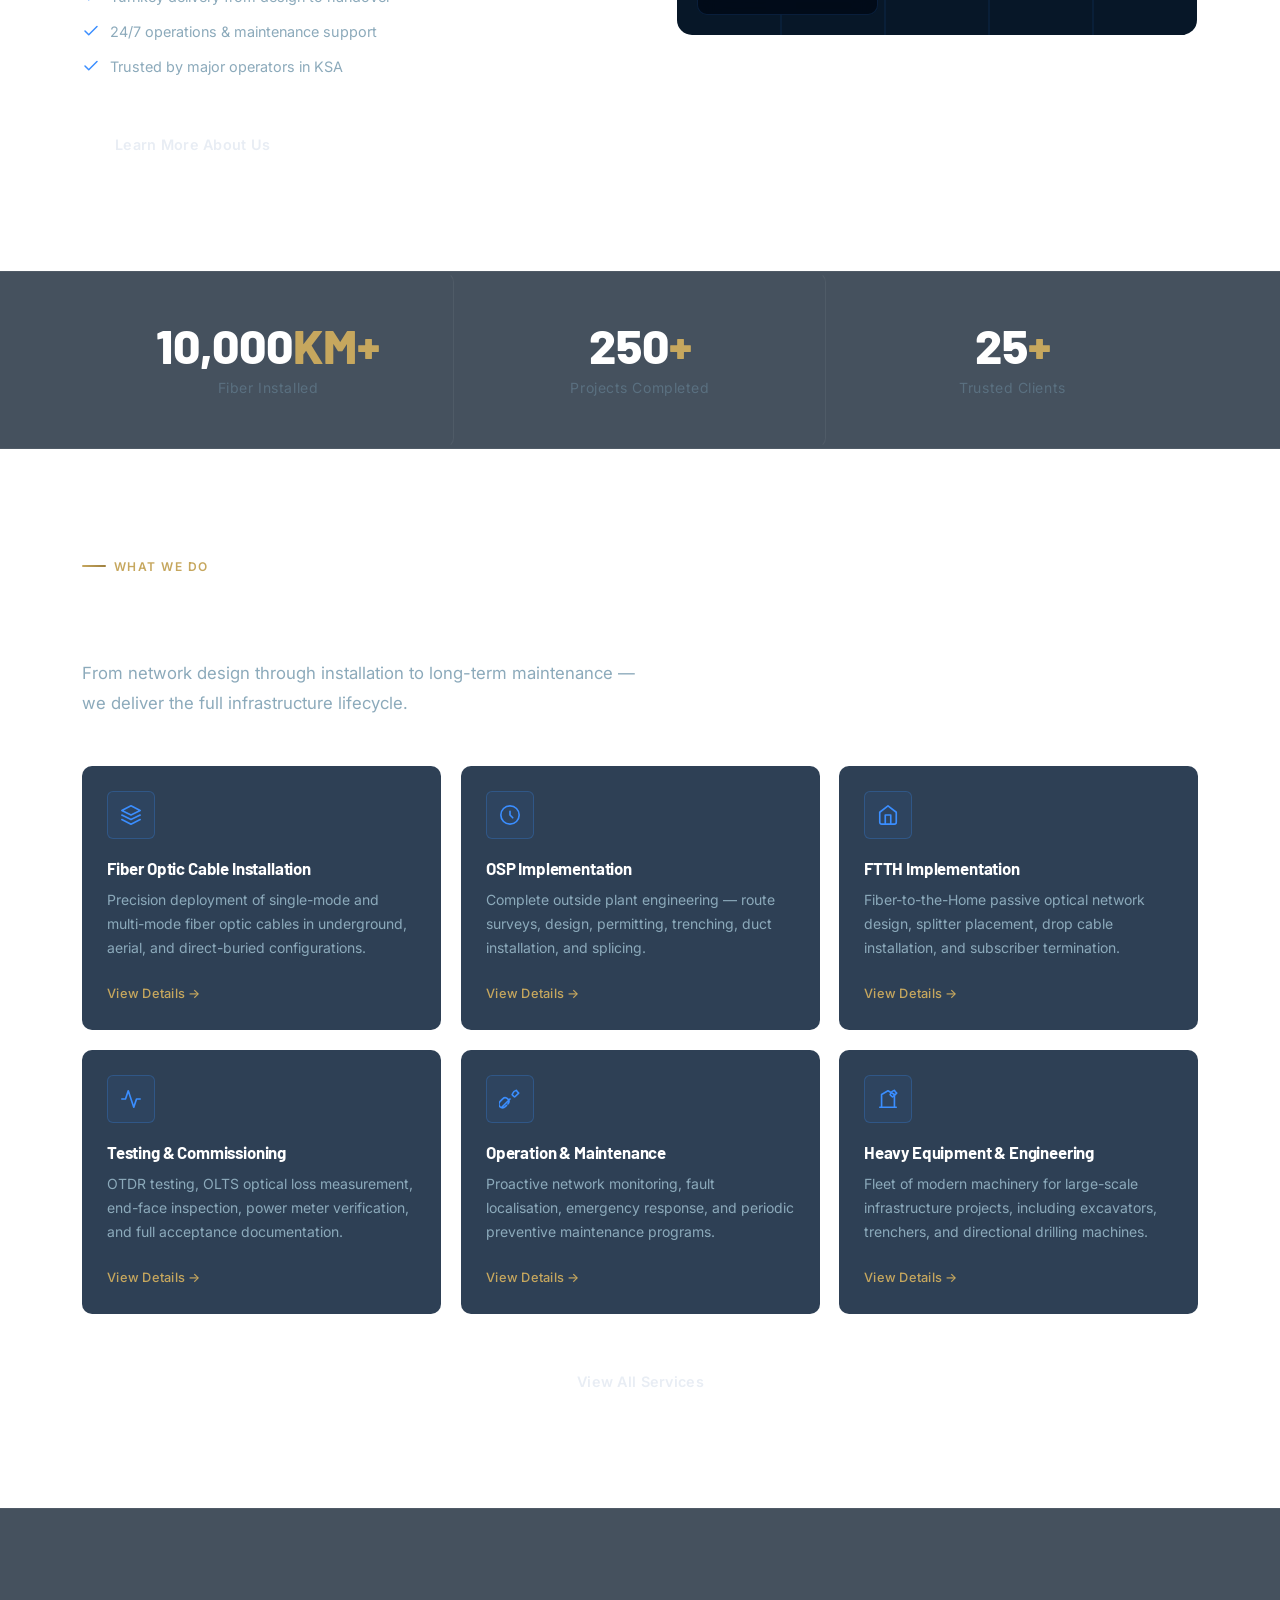
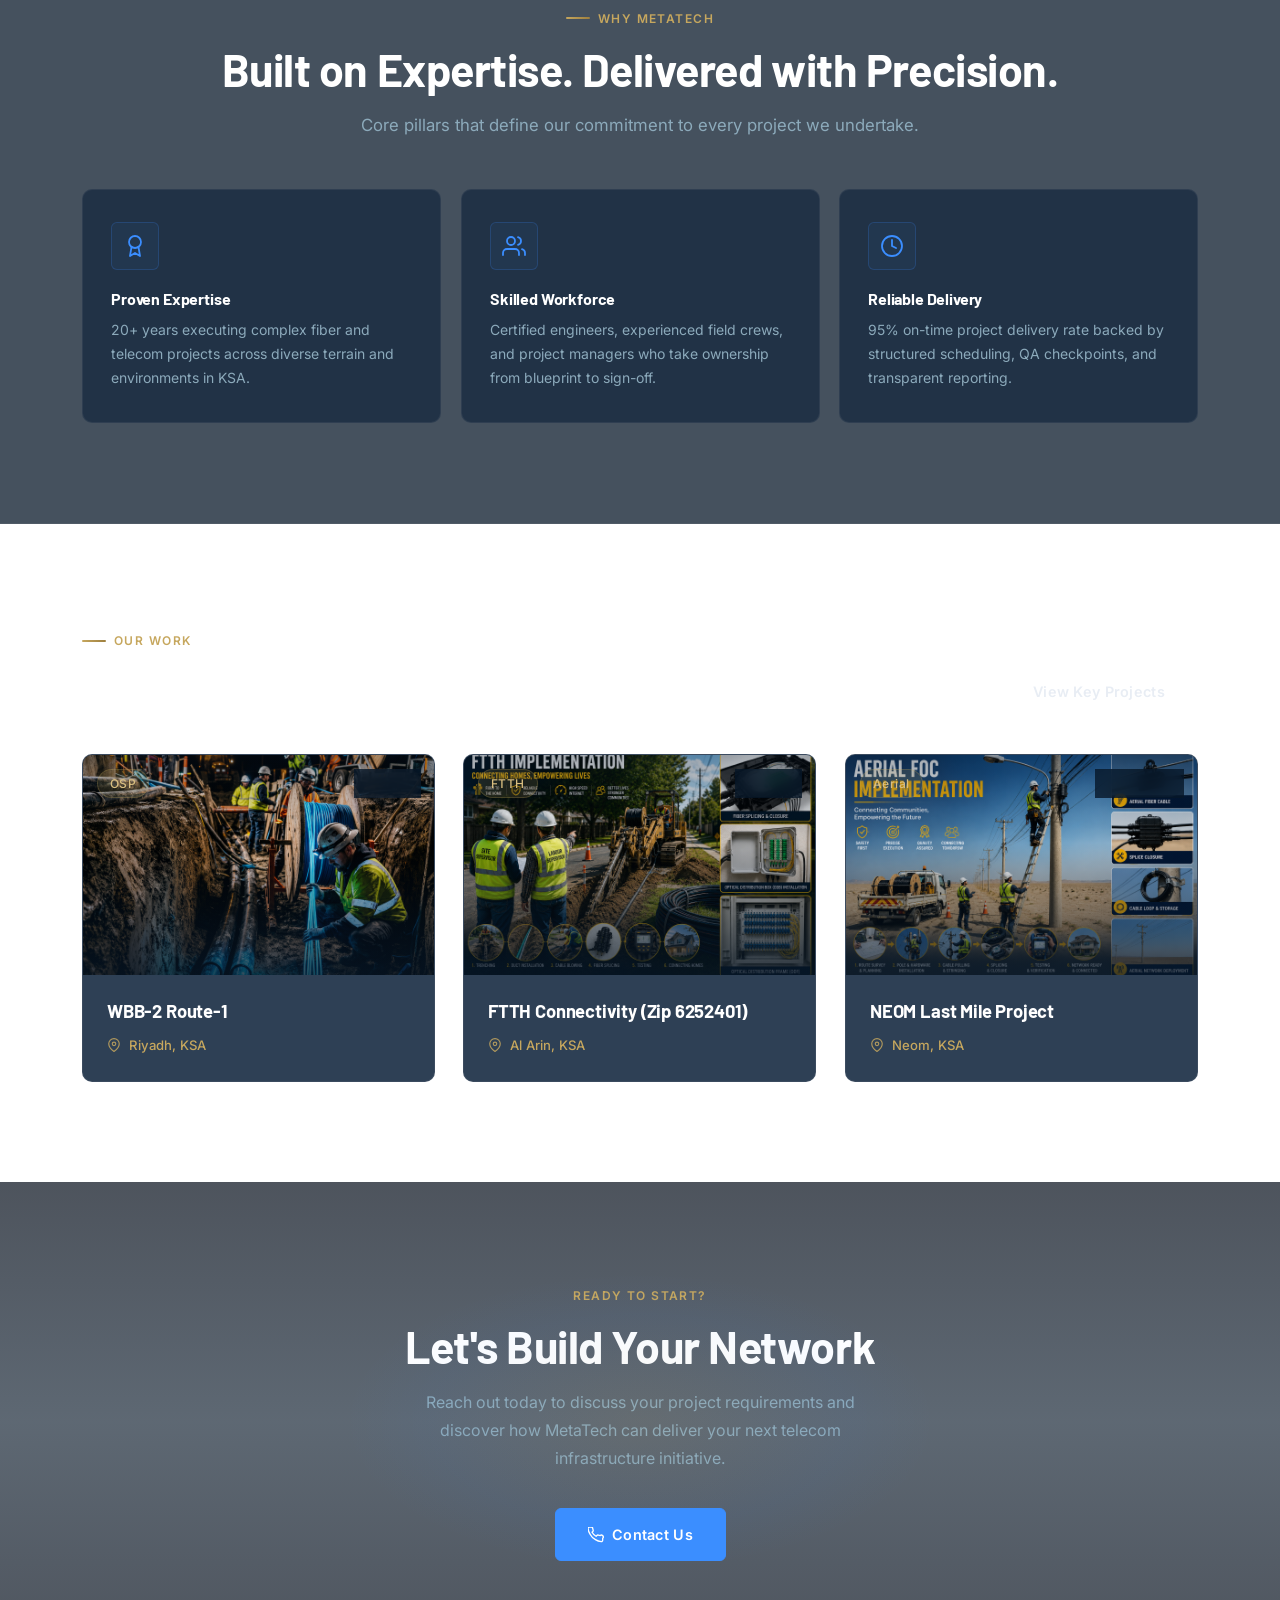
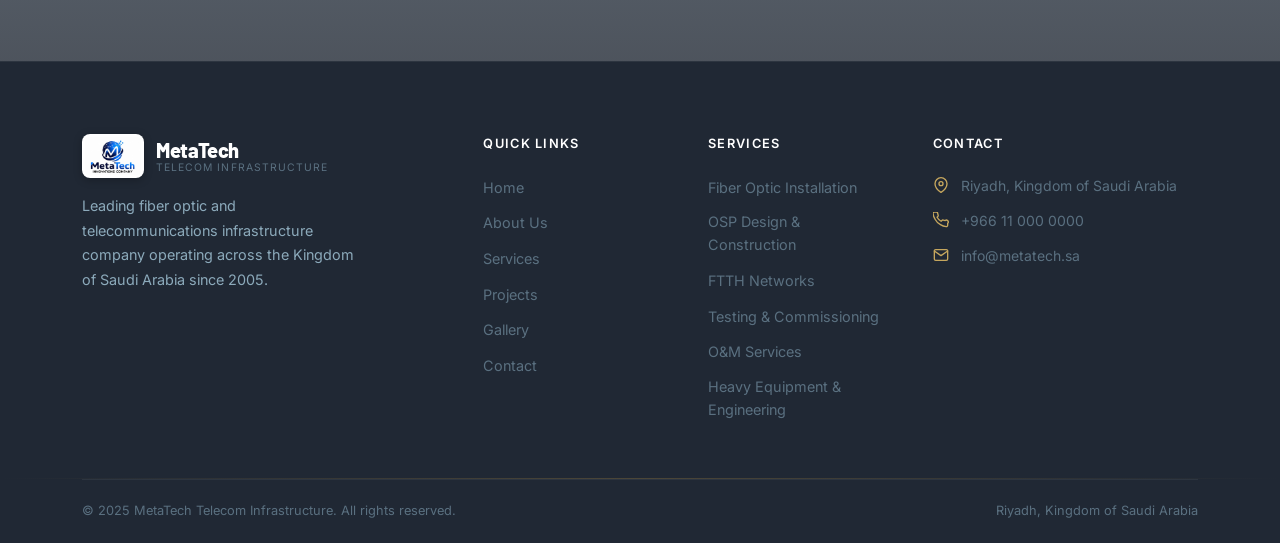
==== commit 4e26dfe8: "Update projects cards layout and rebuild gallery with folder viewer" ====
--- a/index.html
+++ b/index.html
@@ -216,14 +216,6 @@
         </div>
         <div class="service-card card fade-in">
           <div class="icon-box">
-            <svg width="22" height="22" viewBox="0 0 24 24" fill="none" stroke="currentColor" stroke-width="1.8" stroke-linecap="round" stroke-linejoin="round"><rect x="2" y="3" width="20" height="14" rx="2"/><path d="M8 21h8M12 17v4"/></svg>
-          </div>
-          <h3>Civil &amp; Infrastructure</h3>
-          <p>Trenching, manholes, handholes, cable trays, conduit systems, and complete civil infrastructure for telecom deployments.</p>
-          <a href="services.html" class="service-link">View Details →</a>
-        </div>
-        <div class="service-card card fade-in">
-          <div class="icon-box">
             <svg width="22" height="22" viewBox="0 0 24 24" fill="none" stroke="currentColor" stroke-width="1.8" stroke-linecap="round" stroke-linejoin="round"><path d="M14.7 6.3a1 1 0 000 1.4l1.6 1.6a1 1 0 001.4 0l3.77-3.77A6 6 0 0119 2.5 6 6 0 0014.7 6.3z"/><path d="M3 21h18M5 21V7l7-4 7 4v14"/></svg>
           </div>
           <h3>Heavy Equipment &amp; Engineering</h3>
@@ -284,96 +276,50 @@
       <div class="projects-grid">
         <div class="project-card fade-in">
           <div class="project-image">
-            <svg viewBox="0 0 600 340" fill="none" xmlns="http://www.w3.org/2000/svg" width="100%" height="100%">
-              <rect width="600" height="340" fill="#071728"/>
-              <line x1="0" y1="68" x2="600" y2="68" stroke="#0d2848" stroke-width="1"/>
-              <line x1="0" y1="136" x2="600" y2="136" stroke="#0d2848" stroke-width="1"/>
-              <line x1="0" y1="204" x2="600" y2="204" stroke="#0d2848" stroke-width="1"/>
-              <line x1="0" y1="272" x2="600" y2="272" stroke="#0d2848" stroke-width="1"/>
-              <line x1="120" y1="0" x2="120" y2="340" stroke="#0d2848" stroke-width="1"/>
-              <line x1="240" y1="0" x2="240" y2="340" stroke="#0d2848" stroke-width="1"/>
-              <line x1="360" y1="0" x2="360" y2="340" stroke="#0d2848" stroke-width="1"/>
-              <line x1="480" y1="0" x2="480" y2="340" stroke="#0d2848" stroke-width="1"/>
-              <path d="M40 300 Q200 200 300 170 Q400 140 560 60" stroke="#3b8eff" stroke-width="2.5" opacity="0.6"/>
-              <circle cx="40" cy="300" r="6" fill="#3b8eff"/>
-              <circle cx="200" cy="205" r="5" fill="#3b8eff" opacity="0.8"/>
-              <circle cx="300" cy="170" r="8" fill="#3b8eff"/>
-              <circle cx="450" cy="95" r="5" fill="#3b8eff" opacity="0.8"/>
-              <circle cx="560" cy="60" r="6" fill="#3b8eff"/>
-              <circle cx="300" cy="170" r="20" stroke="#3b8eff" stroke-width="1" opacity="0.2"/>
-            </svg>
+            <img src="osp implementation.png" alt="WBB-2 Route-1" class="project-img" loading="lazy" />
+            <div class="project-top-badges">
+              <span class="tag">OSP</span>
+              <span class="project-client-badge">MOBILY</span>
+            </div>
             <div class="project-overlay">
               <a href="projects.html" class="btn btn-primary" style="font-size:0.8rem;padding:10px 20px;">View Project</a>
             </div>
           </div>
           <div class="project-info">
-            <span class="tag">OSP</span>
             <h4>WBB-2 Route-1</h4>
-            <p class="project-meta"><svg width="14" height="14" viewBox="0 0 24 24" fill="none" stroke="currentColor" stroke-width="2" stroke-linecap="round" stroke-linejoin="round"><path d="M21 10c0 7-9 13-9 13s-9-6-9-13a9 9 0 0118 0z"/><circle cx="12" cy="10" r="3"/></svg> Riyadh, KSA &nbsp;·&nbsp; MOBILY</p>
+            <p class="project-meta"><svg width="14" height="14" viewBox="0 0 24 24" fill="none" stroke="currentColor" stroke-width="2" stroke-linecap="round" stroke-linejoin="round"><path d="M21 10c0 7-9 13-9 13s-9-6-9-13a9 9 0 0118 0z"/><circle cx="12" cy="10" r="3"/></svg> Riyadh, KSA</p>
           </div>
         </div>
         <div class="project-card fade-in">
           <div class="project-image">
-            <svg viewBox="0 0 600 340" fill="none" xmlns="http://www.w3.org/2000/svg" width="100%" height="100%">
-              <rect width="600" height="340" fill="#071728"/>
-              <line x1="0" y1="68" x2="600" y2="68" stroke="#0d2848" stroke-width="1"/>
-              <line x1="0" y1="136" x2="600" y2="136" stroke="#0d2848" stroke-width="1"/>
-              <line x1="0" y1="204" x2="600" y2="204" stroke="#0d2848" stroke-width="1"/>
-              <line x1="0" y1="272" x2="600" y2="272" stroke="#0d2848" stroke-width="1"/>
-              <line x1="120" y1="0" x2="120" y2="340" stroke="#0d2848" stroke-width="1"/>
-              <line x1="240" y1="0" x2="240" y2="340" stroke="#0d2848" stroke-width="1"/>
-              <line x1="360" y1="0" x2="360" y2="340" stroke="#0d2848" stroke-width="1"/>
-              <line x1="480" y1="0" x2="480" y2="340" stroke="#0d2848" stroke-width="1"/>
-              <rect x="80" y="80" width="60" height="60" rx="4" fill="#0a1f38" stroke="#113358"/>
-              <rect x="200" y="120" width="60" height="60" rx="4" fill="#0a1f38" stroke="#113358"/>
-              <rect x="320" y="90" width="60" height="60" rx="4" fill="#0a1f38" stroke="#113358"/>
-              <rect x="440" y="140" width="60" height="60" rx="4" fill="#0a1f38" stroke="#113358"/>
-              <path d="M110 140 L200 150M260 150 L320 120M380 120 L440 170" stroke="#3b8eff" stroke-width="1.5" stroke-dasharray="4 3" opacity="0.5"/>
-              <circle cx="110" cy="110" r="4" fill="#4d9fff"/>
-              <circle cx="230" cy="150" r="4" fill="#4d9fff"/>
-              <circle cx="350" cy="120" r="4" fill="#4d9fff"/>
-              <circle cx="470" cy="170" r="4" fill="#4d9fff"/>
-            </svg>
+            <img src="FTTH imp.png" alt="FTTH Connectivity" class="project-img" loading="lazy" />
+            <div class="project-top-badges">
+              <span class="tag">FTTH</span>
+              <span class="project-client-badge">MOBILY</span>
+            </div>
             <div class="project-overlay">
               <a href="projects.html" class="btn btn-primary" style="font-size:0.8rem;padding:10px 20px;">View Project</a>
             </div>
           </div>
           <div class="project-info">
-            <span class="tag">FTTH</span>
             <h4>FTTH Connectivity (Zip 6252401)</h4>
-            <p class="project-meta"><svg width="14" height="14" viewBox="0 0 24 24" fill="none" stroke="currentColor" stroke-width="2" stroke-linecap="round" stroke-linejoin="round"><path d="M21 10c0 7-9 13-9 13s-9-6-9-13a9 9 0 0118 0z"/><circle cx="12" cy="10" r="3"/></svg> Al Arin, KSA &nbsp;·&nbsp; MOBILY</p>
+            <p class="project-meta"><svg width="14" height="14" viewBox="0 0 24 24" fill="none" stroke="currentColor" stroke-width="2" stroke-linecap="round" stroke-linejoin="round"><path d="M21 10c0 7-9 13-9 13s-9-6-9-13a9 9 0 0118 0z"/><circle cx="12" cy="10" r="3"/></svg> Al Arin, KSA</p>
           </div>
         </div>
         <div class="project-card fade-in">
           <div class="project-image">
-            <svg viewBox="0 0 600 340" fill="none" xmlns="http://www.w3.org/2000/svg" width="100%" height="100%">
-              <rect width="600" height="340" fill="#071728"/>
-              <line x1="0" y1="68" x2="600" y2="68" stroke="#0d2848" stroke-width="1"/>
-              <line x1="0" y1="136" x2="600" y2="136" stroke="#0d2848" stroke-width="1"/>
-              <line x1="0" y1="204" x2="600" y2="204" stroke="#0d2848" stroke-width="1"/>
-              <line x1="0" y1="272" x2="600" y2="272" stroke="#0d2848" stroke-width="1"/>
-              <circle cx="100" cy="260" r="6" fill="#3b8eff"/>
-              <circle cx="200" cy="180" r="6" fill="#3b8eff"/>
-              <circle cx="300" cy="130" r="6" fill="#3b8eff"/>
-              <circle cx="400" cy="160" r="6" fill="#3b8eff"/>
-              <circle cx="500" cy="100" r="6" fill="#3b8eff"/>
-              <path d="M100 260 Q150 220 200 180 Q250 155 300 130 Q350 145 400 160 Q450 130 500 100" stroke="#3b8eff" stroke-width="2" opacity="0.5"/>
-              <path d="M100 260 Q200 200 300 130 Q400 160 500 100" stroke="#4d9fff" stroke-width="1" stroke-dasharray="4 4" opacity="0.25"/>
-              <!-- Aerial posts -->
-              <line x1="100" y1="260" x2="100" y2="320" stroke="#164068" stroke-width="3"/>
-              <line x1="200" y1="180" x2="200" y2="320" stroke="#164068" stroke-width="3"/>
-              <line x1="300" y1="130" x2="300" y2="320" stroke="#164068" stroke-width="3"/>
-              <line x1="400" y1="160" x2="400" y2="320" stroke="#164068" stroke-width="3"/>
-              <line x1="500" y1="100" x2="500" y2="320" stroke="#164068" stroke-width="3"/>
-            </svg>
+            <img src="Aerial.png" alt="NEOM Last Mile Project" class="project-img" loading="lazy" />
+            <div class="project-top-badges">
+              <span class="tag">Aerial</span>
+              <span class="project-client-badge">TONOMOUS</span>
+            </div>
             <div class="project-overlay">
               <a href="projects.html" class="btn btn-primary" style="font-size:0.8rem;padding:10px 20px;">View Project</a>
             </div>
           </div>
           <div class="project-info">
-            <span class="tag">Aerial</span>
             <h4>NEOM Last Mile Project</h4>
-            <p class="project-meta"><svg width="14" height="14" viewBox="0 0 24 24" fill="none" stroke="currentColor" stroke-width="2" stroke-linecap="round" stroke-linejoin="round"><path d="M21 10c0 7-9 13-9 13s-9-6-9-13a9 9 0 0118 0z"/><circle cx="12" cy="10" r="3"/></svg> Neom, KSA &nbsp;·&nbsp; TONOMOUS-DETESAD</p>
+            <p class="project-meta"><svg width="14" height="14" viewBox="0 0 24 24" fill="none" stroke="currentColor" stroke-width="2" stroke-linecap="round" stroke-linejoin="round"><path d="M21 10c0 7-9 13-9 13s-9-6-9-13a9 9 0 0118 0z"/><circle cx="12" cy="10" r="3"/></svg> Neom, KSA</p>
           </div>
         </div>
       </div>
@@ -429,7 +375,7 @@
             <li><a href="services.html">FTTH Networks</a></li>
             <li><a href="services.html">Testing & Commissioning</a></li>
             <li><a href="services.html">O&amp;M Services</a></li>
-            <li><a href="services.html">Civil Infrastructure</a></li>
+            <li><a href="services.html#equipment">Heavy Equipment &amp; Engineering</a></li>
           </ul>
         </div>
         <div>
--- a/css/home.css
+++ b/css/home.css
@@ -262,66 +262,107 @@
 .projects-grid {
   display: grid;
   grid-template-columns: repeat(3, 1fr);
-  gap: 20px;
+  gap: 28px;
   margin-top: 36px;
 }
 .project-card {
   border-radius: var(--radius-md);
   overflow: hidden;
   border: 1px solid var(--border-subtle);
-  background: rgba(7,23,40,0.75);
-  transition: all var(--transition);
+  background: var(--card-bg);
+  backdrop-filter: blur(12px);
+  -webkit-backdrop-filter: blur(12px);
+  transition: all var(--transition);
+  display: flex;
+  flex-direction: column;
   will-change: transform, box-shadow, border-color, background-color;
 }
 .project-card:hover {
   border-color: var(--hover-border);
   background: var(--hover-bg);
-  transform: translateY(-4px) scale(var(--hover-scale-md)) translateZ(0);
-  box-shadow: var(--hover-glow-md);
+  transform: translateY(-6px) scale(1.01) translateZ(0);
+  box-shadow: 0 16px 36px rgba(42, 127, 255, 0.22);
 }
 .project-image {
   position: relative;
-  height: 200px;
+  height: 220px;
   overflow: hidden;
-}
-.project-image svg {
+  background: var(--navy-900);
+}
+.project-img {
   width: 100%;
   height: 100%;
-  transition: transform var(--transition);
-}
-.project-card:hover .project-image svg {
-  transform: scale(var(--hover-scale-lg));
+  object-fit: cover;
+  display: block;
+  transition: transform 0.5s cubic-bezier(0.2, 0.8, 0.2, 1);
+}
+.project-card:hover .project-img {
+  transform: scale(1.08);
+}
+.project-image::after {
+  content: '';
+  position: absolute;
+  inset: 0;
+  background: linear-gradient(180deg, rgba(7, 23, 40, 0.35) 0%, rgba(7, 23, 40, 0.05) 40%, rgba(7, 23, 40, 0.75) 100%);
+  pointer-events: none;
+}
+.project-top-badges {
+  position: absolute;
+  top: 14px;
+  left: 14px;
+  right: 14px;
+  display: flex;
+  justify-content: space-between;
+  align-items: center;
+  z-index: 2;
+}
+.project-client-badge {
+  background: rgba(7, 23, 40, 0.8);
+  border: 1px solid rgba(255, 255, 255, 0.15);
+  color: var(--gold);
+  font-family: var(--font-heading);
+  font-size: 0.72rem;
+  font-weight: 700;
+  letter-spacing: 0.08em;
+  padding: 4px 10px;
+  border-radius: 20px;
+  backdrop-filter: blur(8px);
+  -webkit-backdrop-filter: blur(8px);
 }
 .project-overlay {
   position: absolute;
   inset: 0;
-  background: rgba(2,11,24,0.7);
+  background: rgba(2,11,24,0.65);
   display: flex;
   align-items: center;
   justify-content: center;
   opacity: 0;
+  z-index: 3;
   transition: opacity var(--transition);
 }
 .project-card:hover .project-overlay { opacity: 1; }
 .project-info {
-  padding: 20px 24px;
-  display: flex;
-  flex-direction: column;
-  gap: 8px;
+  padding: 24px;
+  display: flex;
+  flex-direction: column;
+  gap: 10px;
+  flex-grow: 1;
 }
 .project-info h4 {
   color: var(--white);
-  font-size: 0.975rem;
-  font-weight: 600;
+  font-size: 1.15rem;
+  font-weight: 700;
+  line-height: 1.35;
 }
 .project-meta {
   display: flex;
   align-items: center;
-  gap: 6px;
-  font-size: 0.8rem;
-  color: var(--text-muted);
-}
-.project-meta svg { color: var(--gold); }
+  gap: 8px;
+  font-size: 0.82rem;
+  color: var(--gold);
+  font-weight: 500;
+}
+.project-meta svg { color: var(--gold); opacity: 0.85; }
 
 /* CTA */
 .cta-section {
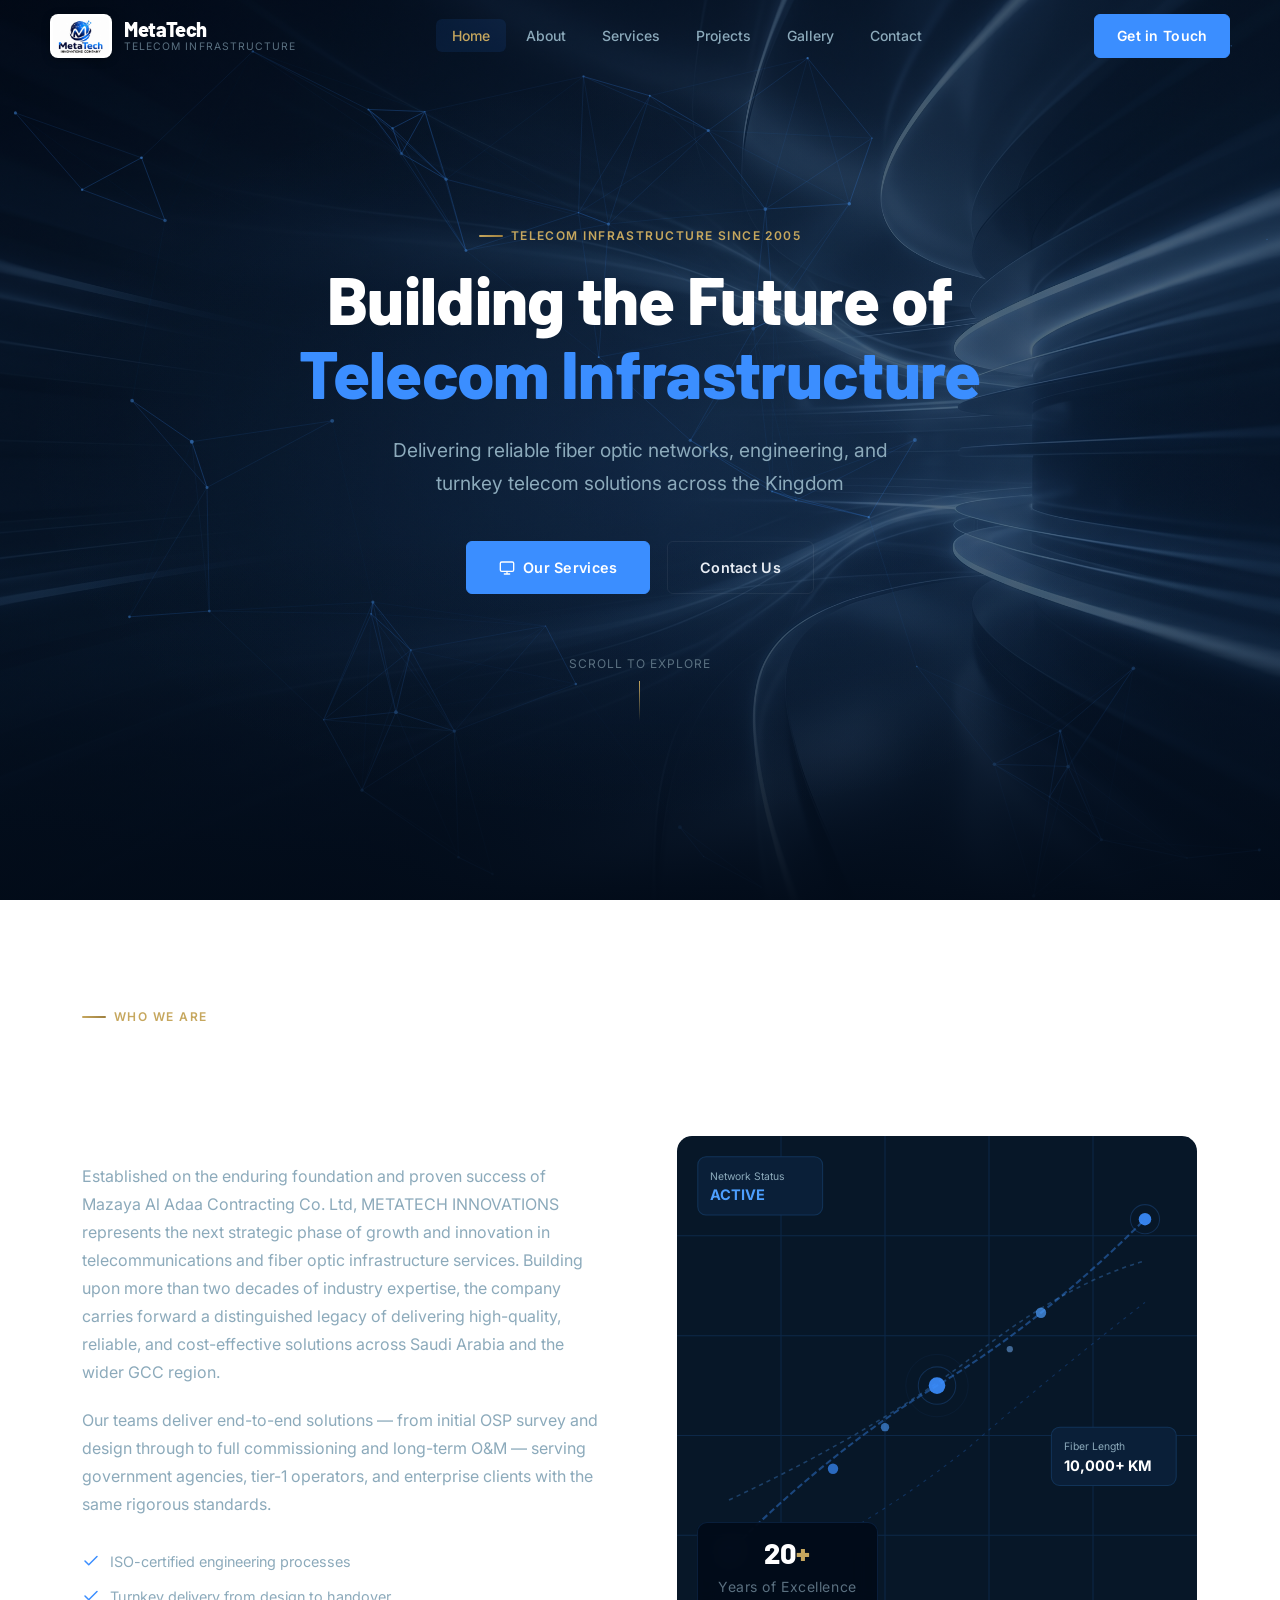
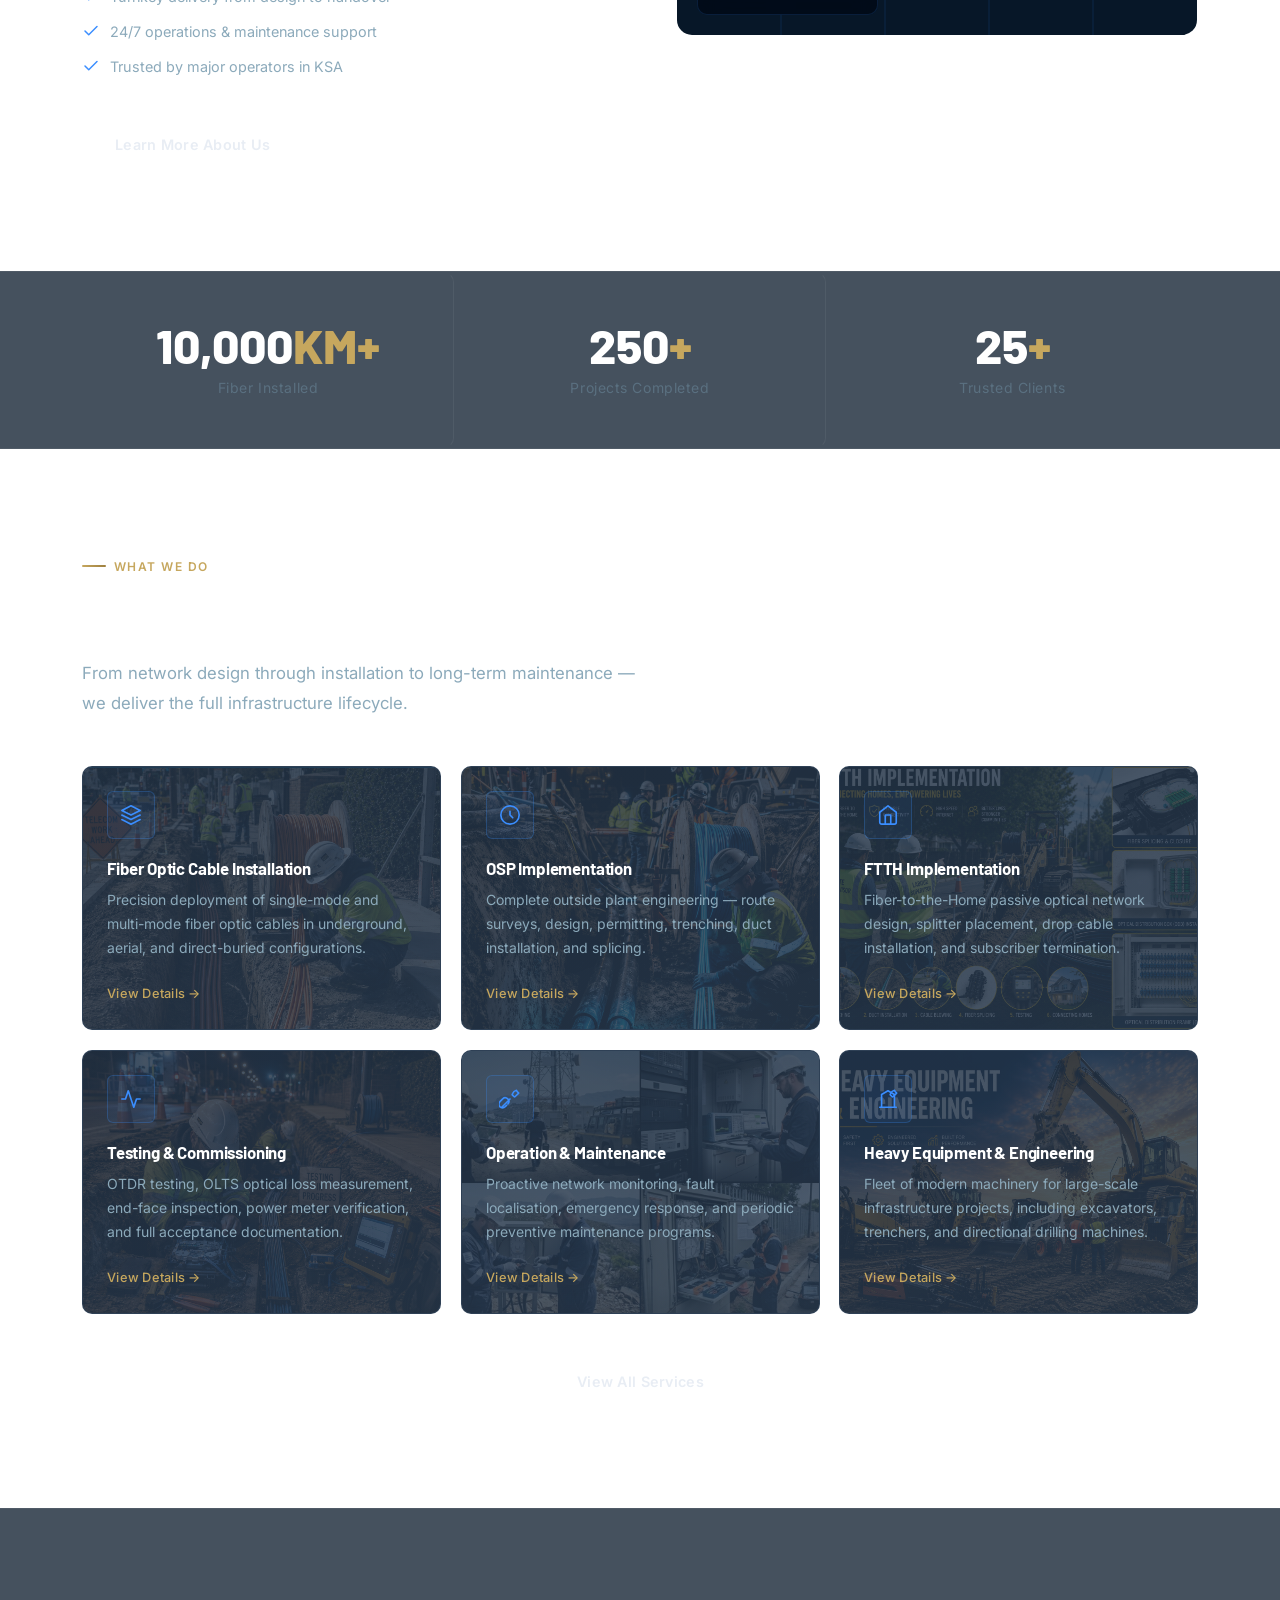
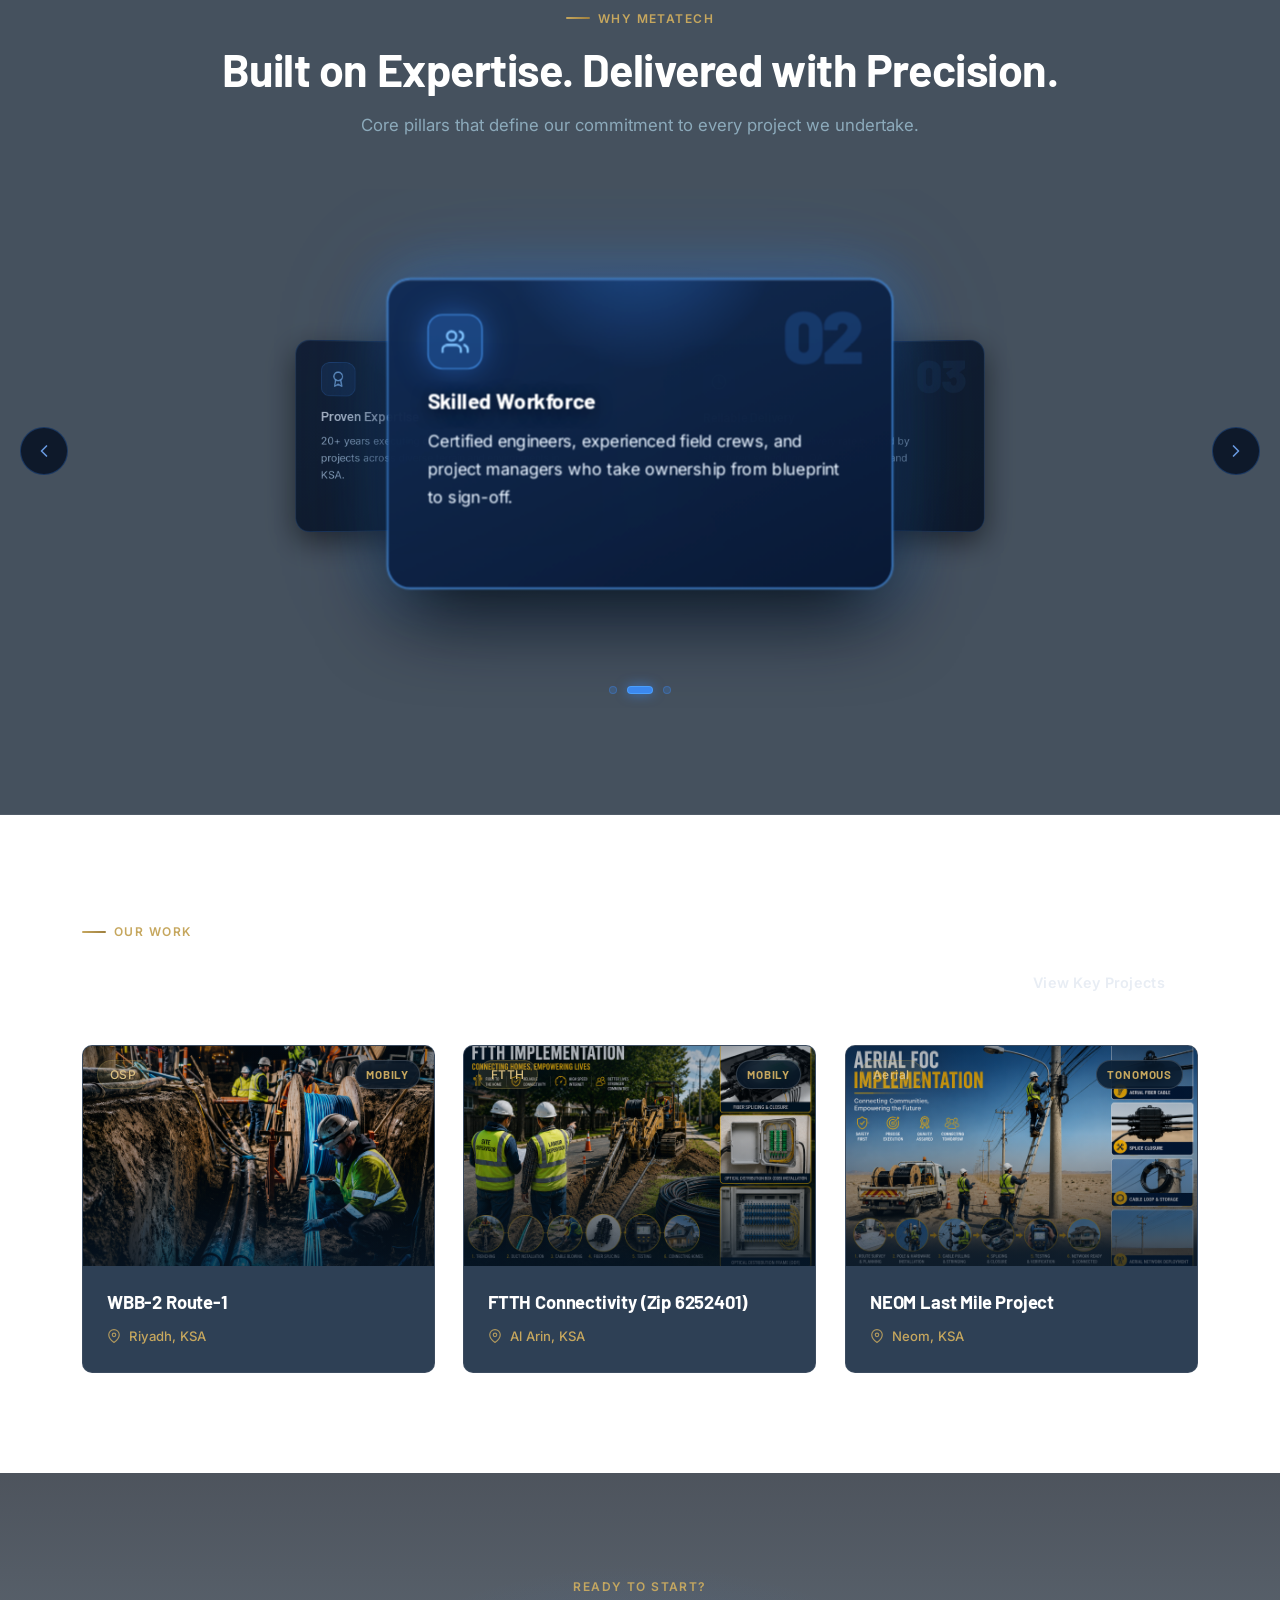
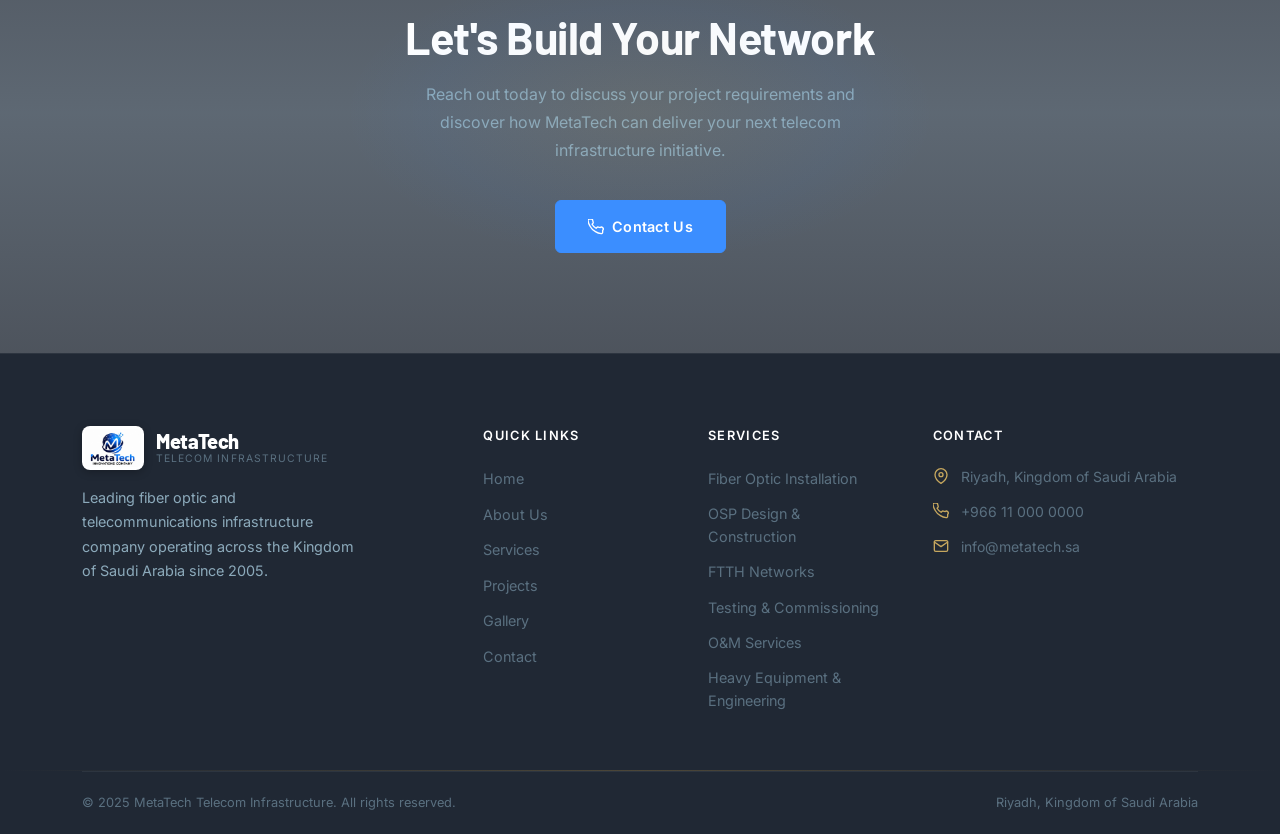
==== commit 59a69847: "bg images" ====
--- a/index.html
+++ b/index.html
@@ -174,7 +174,7 @@
         <p class="section-subtitle">From network design through installation to long-term maintenance — we deliver the full infrastructure lifecycle.</p>
       </div>
       <div class="services-grid">
-        <div class="service-card card fade-in">
+        <div class="service-card card fade-in" style="--sc-bg: url('../foc installation.png')">
           <div class="icon-box">
             <svg width="22" height="22" viewBox="0 0 24 24" fill="none" stroke="currentColor" stroke-width="1.8" stroke-linecap="round" stroke-linejoin="round"><path d="M12 2L2 7l10 5 10-5-10-5z"/><path d="M2 17l10 5 10-5"/><path d="M2 12l10 5 10-5"/></svg>
           </div>
@@ -182,7 +182,7 @@
           <p>Precision deployment of single-mode and multi-mode fiber optic cables in underground, aerial, and direct-buried configurations.</p>
           <a href="services.html" class="service-link">View Details →</a>
         </div>
-        <div class="service-card card fade-in">
+        <div class="service-card card fade-in" style="--sc-bg: url('../osp implementation.png')">
           <div class="icon-box">
             <svg width="22" height="22" viewBox="0 0 24 24" fill="none" stroke="currentColor" stroke-width="1.8" stroke-linecap="round" stroke-linejoin="round"><circle cx="12" cy="12" r="10"/><path d="M12 8v4l3 3"/></svg>
           </div>
@@ -190,7 +190,7 @@
           <p>Complete outside plant engineering — route surveys, design, permitting, trenching, duct installation, and splicing.</p>
           <a href="services.html" class="service-link">View Details →</a>
         </div>
-        <div class="service-card card fade-in">
+        <div class="service-card card fade-in" style="--sc-bg: url('../FTTH imp.png')">
           <div class="icon-box">
             <svg width="22" height="22" viewBox="0 0 24 24" fill="none" stroke="currentColor" stroke-width="1.8" stroke-linecap="round" stroke-linejoin="round"><path d="M3 9l9-7 9 7v11a2 2 0 01-2 2H5a2 2 0 01-2-2z"/><polyline points="9 22 9 12 15 12 15 22"/></svg>
           </div>
@@ -198,7 +198,7 @@
           <p>Fiber-to-the-Home passive optical network design, splitter placement, drop cable installation, and subscriber termination.</p>
           <a href="services.html" class="service-link">View Details →</a>
         </div>
-        <div class="service-card card fade-in">
+        <div class="service-card card fade-in" style="--sc-bg: url('../testing & Comm.png')">
           <div class="icon-box">
             <svg width="22" height="22" viewBox="0 0 24 24" fill="none" stroke="currentColor" stroke-width="1.8" stroke-linecap="round" stroke-linejoin="round"><polyline points="22 12 18 12 15 21 9 3 6 12 2 12"/></svg>
           </div>
@@ -206,7 +206,7 @@
           <p>OTDR testing, OLTS optical loss measurement, end-face inspection, power meter verification, and full acceptance documentation.</p>
           <a href="services.html" class="service-link">View Details →</a>
         </div>
-        <div class="service-card card fade-in">
+        <div class="service-card card fade-in" style="--sc-bg: url('../o&M.png')">
           <div class="icon-box">
             <svg width="22" height="22" viewBox="0 0 24 24" fill="none" stroke="currentColor" stroke-width="1.8" stroke-linecap="round" stroke-linejoin="round"><path d="M14.7 6.3a1 1 0 000 1.4l1.6 1.6a1 1 0 001.4 0l3.77-3.77A6 6 0 0119 2.5 6 6 0 0014.7 6.3z"/><path d="M9.68 17.44a4 4 0 00-5.65-5.65l-3 3a4 4 0 005.66 5.66l1.5-1.5M3 21l9-9"/></svg>
           </div>
@@ -214,7 +214,7 @@
           <p>Proactive network monitoring, fault localisation, emergency response, and periodic preventive maintenance programs.</p>
           <a href="services.html" class="service-link">View Details →</a>
         </div>
-        <div class="service-card card fade-in">
+        <div class="service-card card fade-in" style="--sc-bg: url('../h&e.png')">
           <div class="icon-box">
             <svg width="22" height="22" viewBox="0 0 24 24" fill="none" stroke="currentColor" stroke-width="1.8" stroke-linecap="round" stroke-linejoin="round"><path d="M14.7 6.3a1 1 0 000 1.4l1.6 1.6a1 1 0 001.4 0l3.77-3.77A6 6 0 0119 2.5 6 6 0 0014.7 6.3z"/><path d="M3 21h18M5 21V7l7-4 7 4v14"/></svg>
           </div>
@@ -230,37 +230,66 @@
   </section>
 
   <!-- ── Why Choose Us ── -->
-  <section class="why-section section-gap">
+  <section class="why-section values-carousel-section section-gap">
     <div class="container">
       <div class="section-header fade-in" style="text-align:center;align-items:center;display:flex;flex-direction:column;">
         <span class="section-label">Why MetaTech</span>
         <h2 class="section-title">Built on Expertise. Delivered with Precision.</h2>
         <p class="section-subtitle" style="text-align:center;">Core pillars that define our commitment to every project we undertake.</p>
       </div>
-      <div class="grid-3 why-grid">
-        <div class="why-card fade-in">
-          <div class="why-icon">
-            <svg width="24" height="24" viewBox="0 0 24 24" fill="none" stroke="var(--accent)" stroke-width="1.8" stroke-linecap="round" stroke-linejoin="round"><circle cx="12" cy="8" r="6"/><path d="M15.477 12.89L17 22l-5-3-5 3 1.523-9.11"/></svg>
-          </div>
-          <h4>Proven Expertise</h4>
-          <p>20+ years executing complex fiber and telecom projects across diverse terrain and environments in KSA.</p>
-        </div>
-        <div class="why-card fade-in">
-          <div class="why-icon">
-            <svg width="24" height="24" viewBox="0 0 24 24" fill="none" stroke="var(--accent)" stroke-width="1.8" stroke-linecap="round" stroke-linejoin="round"><path d="M17 21v-2a4 4 0 00-4-4H5a4 4 0 00-4 4v2"/><circle cx="9" cy="7" r="4"/><path d="M23 21v-2a4 4 0 00-3-3.87"/><path d="M16 3.13a4 4 0 010 7.75"/></svg>
-          </div>
-          <h4>Skilled Workforce</h4>
-          <p>Certified engineers, experienced field crews, and project managers who take ownership from blueprint to sign-off.</p>
-        </div>
-        <div class="why-card fade-in">
-          <div class="why-icon">
-            <svg width="24" height="24" viewBox="0 0 24 24" fill="none" stroke="var(--accent)" stroke-width="1.8" stroke-linecap="round" stroke-linejoin="round"><circle cx="12" cy="12" r="10"/><polyline points="12 6 12 12 16 14"/></svg>
-          </div>
-          <h4>Reliable Delivery</h4>
-          <p>95% on-time project delivery rate backed by structured scheduling, QA checkpoints, and transparent reporting.</p>
-        </div>
-      </div>
-    </div>
+    </div>
+
+    <!-- 3D Carousel Stage -->
+    <div class="vc-scene" id="whyScene">
+      <div class="vc-stage" id="whyStage">
+
+        <div class="vc-card" data-index="0">
+          <div class="vc-card-inner">
+            <div class="vc-num">01</div>
+            <div class="vc-icon">
+              <svg width="24" height="24" viewBox="0 0 24 24" fill="none" stroke="currentColor" stroke-width="1.8" stroke-linecap="round" stroke-linejoin="round"><circle cx="12" cy="8" r="6"/><path d="M15.477 12.89L17 22l-5-3-5 3 1.523-9.11"/></svg>
+            </div>
+            <h4>Proven Expertise</h4>
+            <p>20+ years executing complex fiber and telecom projects across diverse terrain and environments in KSA.</p>
+          </div>
+        </div>
+
+        <div class="vc-card" data-index="1">
+          <div class="vc-card-inner">
+            <div class="vc-num">02</div>
+            <div class="vc-icon">
+              <svg width="24" height="24" viewBox="0 0 24 24" fill="none" stroke="currentColor" stroke-width="1.8" stroke-linecap="round" stroke-linejoin="round"><path d="M17 21v-2a4 4 0 00-4-4H5a4 4 0 00-4 4v2"/><circle cx="9" cy="7" r="4"/><path d="M23 21v-2a4 4 0 00-3-3.87"/><path d="M16 3.13a4 4 0 010 7.75"/></svg>
+            </div>
+            <h4>Skilled Workforce</h4>
+            <p>Certified engineers, experienced field crews, and project managers who take ownership from blueprint to sign-off.</p>
+          </div>
+        </div>
+
+        <div class="vc-card" data-index="2">
+          <div class="vc-card-inner">
+            <div class="vc-num">03</div>
+            <div class="vc-icon">
+              <svg width="24" height="24" viewBox="0 0 24 24" fill="none" stroke="currentColor" stroke-width="1.8" stroke-linecap="round" stroke-linejoin="round"><circle cx="12" cy="12" r="10"/><polyline points="12 6 12 12 16 14"/></svg>
+            </div>
+            <h4>Reliable Delivery</h4>
+            <p>95% on-time project delivery rate backed by structured scheduling, QA checkpoints, and transparent reporting.</p>
+          </div>
+        </div>
+
+      </div><!-- /.vc-stage -->
+
+      <!-- Navigation dots -->
+      <div class="vc-dots" id="whyDots"></div>
+
+      <!-- Prev / Next arrows -->
+      <button class="vc-arrow vc-arrow-prev" id="whyPrev" aria-label="Previous pillar">
+        <svg width="20" height="20" viewBox="0 0 24 24" fill="none" stroke="currentColor" stroke-width="2" stroke-linecap="round" stroke-linejoin="round"><polyline points="15 18 9 12 15 6"/></svg>
+      </button>
+      <button class="vc-arrow vc-arrow-next" id="whyNext" aria-label="Next pillar">
+        <svg width="20" height="20" viewBox="0 0 24 24" fill="none" stroke="currentColor" stroke-width="2" stroke-linecap="round" stroke-linejoin="round"><polyline points="9 18 15 12 9 6"/></svg>
+      </button>
+
+    </div><!-- /.vc-scene -->
   </section>
 
   <!-- ── Projects Preview ── -->
--- a/css/home.css
+++ b/css/home.css
@@ -186,12 +186,67 @@
   border: 1px solid transparent;
   transition: all var(--transition);
   will-change: transform, box-shadow, border-color, background-color;
-}
+  position: relative;
+  overflow: hidden;
+  isolation: isolate;
+}
+
+/* Background image layer */
+.service-card::before {
+  content: '';
+  position: absolute;
+  inset: 0;
+  background-image: var(--sc-bg);
+  background-size: cover;
+  background-position: center;
+  opacity: 0.22;
+  filter: brightness(0.85) saturate(0.9);
+  transition: opacity 0.45s ease, transform 0.55s ease;
+  transform: scale(1.04);
+  z-index: 0;
+  border-radius: inherit;
+}
+
+/* Gradient overlay for readability */
+.service-card::after {
+  content: '';
+  position: absolute;
+  inset: 0;
+  background: linear-gradient(
+    160deg,
+    rgba(5, 18, 35, 0.18) 0%,
+    rgba(7, 23, 50, 0.12) 60%,
+    rgba(10, 30, 60, 0.06) 100%
+  );
+  z-index: 1;
+  border-radius: inherit;
+  transition: background 0.45s ease;
+}
+
+/* Push card content above the pseudo-elements */
+.service-card > * {
+  position: relative;
+  z-index: 2;
+}
+
 .service-card:hover {
   border-color: var(--hover-border);
   background: var(--hover-bg);
   transform: translateY(-4px) scale(var(--hover-scale-md)) translateZ(0);
   box-shadow: var(--hover-glow-md);
+}
+.service-card:hover::before {
+  opacity: 0.42;
+  filter: brightness(1) saturate(1.1);
+  transform: scale(1);
+}
+.service-card:hover::after {
+  background: linear-gradient(
+    160deg,
+    rgba(5, 18, 35, 0.10) 0%,
+    rgba(7, 23, 50, 0.05) 60%,
+    rgba(10, 30, 60, 0.02) 100%
+  );
 }
 .service-card h3 {
   font-size: 1.05rem;
@@ -218,45 +273,276 @@
   text-shadow: 0 0 8px rgba(42, 127, 255, 0.5);
 }
 
-/* Why */
+/* ─────────────────────────────────────────────
+   Why MetaTech Section — 3D Rotating Carousel
+───────────────────────────────────────────── */
 .why-section {
   background: rgba(7,23,40,0.75);
   border-top: 1px solid var(--border-subtle);
   border-bottom: 1px solid var(--border-subtle);
-}
-.why-grid { gap: 20px; }
-.why-card {
-  background: rgba(10, 31, 56, 0.6);
-  border: 1px solid var(--border-subtle);
-  border-radius: var(--radius-md);
-  padding: 32px 28px;
-  transition: all var(--transition);
-  text-align: left;
-  will-change: transform, box-shadow, border-color, background-color;
-}
-.why-card:hover {
-  border-color: var(--hover-border);
-  background: var(--hover-bg);
-  transform: translateY(-4px) scale(var(--hover-scale-md)) translateZ(0);
-  box-shadow: var(--hover-glow-md);
-}
-.why-icon {
+  overflow: hidden;
+  position: relative;
+}
+
+.why-section .vc-scene {
+  position: relative;
+  width: 100%;
+  padding: 55px 0 90px;
+  perspective: 1600px;
+  perspective-origin: 50% 50%;
+  overflow: hidden;
+}
+
+/* Fixed ambient glow behind the dominant center card */
+.why-section .vc-scene::before {
+  content: '';
+  position: absolute;
+  top: 48%;
+  left: 50%;
+  transform: translate(-50%, -50%);
+  width: 640px;
+  height: 360px;
+  background: radial-gradient(ellipse at center, rgba(59, 142, 255, 0.16) 0%, rgba(59, 142, 255, 0.03) 55%, transparent 70%);
+  pointer-events: none;
+  z-index: 0;
+}
+
+.why-section .vc-stage {
+  position: relative;
+  width: 100%;
+  height: 380px;
+  transform-style: preserve-3d;
+}
+
+/* Individual card — Horizontal Rectangle */
+.why-section .vc-card {
+  position: absolute;
+  top: 50%;
+  left: 50%;
+  width: 440px;
+  margin-left: -220px;
+  margin-top: -135px;
+  transform-style: preserve-3d;
+  transition:
+    transform 0.65s cubic-bezier(0.22, 1, 0.36, 1),
+    opacity   0.65s cubic-bezier(0.22, 1, 0.36, 1),
+    filter    0.65s cubic-bezier(0.22, 1, 0.36, 1);
+  cursor: pointer;
+  user-select: none;
+  will-change: transform, opacity, filter;
+}
+
+.why-section .vc-card-inner {
+  width: 100%;
+  height: 270px;
+  background: linear-gradient(155deg,
+    rgba(10, 26, 50, 0.97) 0%,
+    rgba(6, 18, 36, 0.98) 100%);
+  border: 1px solid rgba(59, 142, 255, 0.22);
+  border-radius: 20px;
+  padding: 30px 34px 28px;
+  display: flex;
+  flex-direction: column;
+  justify-content: flex-start;
+  box-shadow:
+    0 14px 40px rgba(0,0,0,0.58),
+    inset 0 1px 0 rgba(255,255,255,0.06);
+  backdrop-filter: blur(16px);
+  -webkit-backdrop-filter: blur(16px);
+  transition:
+    border-color 0.65s ease,
+    box-shadow 0.65s ease,
+    background 0.65s ease;
+  position: relative;
+  overflow: hidden;
+}
+
+.why-section .vc-card-inner::before {
+  content: '';
+  position: absolute;
+  top: -50px;
+  left: 50%;
+  transform: translateX(-50%);
+  width: 250px;
+  height: 130px;
+  background: radial-gradient(ellipse, rgba(59,142,255,0.10) 0%, transparent 70%);
+  pointer-events: none;
+  transition: opacity 0.65s ease, background 0.65s ease;
+}
+
+.why-section .vc-num {
+  font-family: var(--font-heading, 'Inter', sans-serif);
+  font-size: 4rem;
+  font-weight: 900;
+  color: rgba(59, 142, 255, 0.08);
+  line-height: 1;
+  position: absolute;
+  top: 16px;
+  right: 26px;
+  letter-spacing: -0.04em;
+  transition: color 0.65s ease;
+}
+
+.why-section .vc-icon {
   width: 48px;
   height: 48px;
-  border: 1px solid rgba(59,142,255,0.2);
-  border-radius: var(--radius-sm);
+  border-radius: 13px;
+  background: rgba(59, 142, 255, 0.12);
+  border: 1px solid rgba(59, 142, 255, 0.28);
   display: flex;
   align-items: center;
   justify-content: center;
-  margin-bottom: 20px;
-  background: rgba(59,142,255,0.05);
-}
-.why-card h4 {
-  color: var(--white);
+  margin-bottom: 16px;
+  color: rgba(130, 190, 255, 0.85);
+  transition: all 0.65s ease;
+  flex-shrink: 0;
+}
+
+.why-section .vc-card h4 {
+  color: rgba(225, 238, 255, 0.9);
+  font-size: 1.18rem;
+  font-weight: 600;
   margin-bottom: 10px;
-  font-size: 1rem;
-}
-.why-card p { font-size: 0.875rem; line-height: 1.7; }
+  line-height: 1.3;
+  transition: color 0.65s ease, text-shadow 0.65s ease;
+}
+
+.why-section .vc-card p {
+  color: rgba(175, 205, 235, 0.88);
+  font-size: 0.90rem;
+  line-height: 1.68;
+  transition: color 0.65s ease;
+}
+
+/* Dominant Center Active Card */
+.why-section .vc-card.vc-active {
+  cursor: default;
+}
+
+.why-section .vc-card.vc-active .vc-card-inner {
+  background: linear-gradient(155deg,
+    rgba(16, 42, 82, 0.98) 0%,
+    rgba(9, 24, 50, 1) 100%);
+  border-color: rgba(77, 161, 255, 0.7);
+  box-shadow:
+    0 0 0 1px rgba(77, 161, 255, 0.32),
+    0 30px 70px -10px rgba(0, 0, 0, 0.9),
+    0 0 55px rgba(59, 142, 255, 0.38),
+    0 0 110px rgba(59, 142, 255, 0.16),
+    inset 0 1px 0 rgba(255, 255, 255, 0.16);
+}
+
+.why-section .vc-card.vc-active .vc-card-inner::before {
+  opacity: 1;
+  background: radial-gradient(ellipse at top center, rgba(59, 142, 255, 0.35) 0%, transparent 70%);
+}
+
+.why-section .vc-card.vc-active .vc-num {
+  color: rgba(59, 142, 255, 0.18);
+}
+
+.why-section .vc-card.vc-active .vc-icon {
+  background: rgba(59, 142, 255, 0.26);
+  border-color: rgba(77, 161, 255, 0.75);
+  color: #82c5ff;
+  box-shadow: 0 0 28px rgba(59, 142, 255, 0.4);
+}
+
+.why-section .vc-card.vc-active h4 {
+  color: #ffffff;
+  font-weight: 700;
+  text-shadow: 0 2px 14px rgba(0, 0, 0, 0.6);
+}
+
+.why-section .vc-card.vc-active p {
+  color: rgba(235, 245, 255, 0.98);
+  font-weight: 400;
+}
+
+/* Navigation Arrows */
+.why-section .vc-arrow {
+  position: absolute;
+  top: 50%;
+  transform: translateY(-50%);
+  z-index: 40;
+  width: 48px;
+  height: 48px;
+  border-radius: 50%;
+  border: 1px solid rgba(59, 142, 255, 0.26);
+  background: rgba(7, 18, 36, 0.88);
+  color: rgba(120, 175, 255, 0.85);
+  display: flex;
+  align-items: center;
+  justify-content: center;
+  cursor: pointer;
+  transition: all 0.3s ease;
+  backdrop-filter: blur(12px);
+  -webkit-backdrop-filter: blur(12px);
+}
+
+.why-section .vc-arrow:hover {
+  border-color: rgba(77, 161, 255, 0.7);
+  background: rgba(59, 142, 255, 0.2);
+  color: #8ac5ff;
+  box-shadow: 0 0 24px rgba(59, 142, 255, 0.32);
+  transform: translateY(-50%) scale(1.08);
+}
+
+.why-section .vc-arrow-prev { left: 20px; }
+.why-section .vc-arrow-next { right: 20px; }
+
+/* Navigation Dots */
+.why-section .vc-dots {
+  position: absolute;
+  bottom: 20px;
+  left: 50%;
+  transform: translateX(-50%);
+  display: flex;
+  gap: 10px;
+  align-items: center;
+  z-index: 40;
+}
+
+.why-section .vc-dot {
+  width: 8px;
+  height: 8px;
+  border-radius: 50%;
+  background: rgba(59, 142, 255, 0.2);
+  border: 1px solid rgba(59, 142, 255, 0.32);
+  cursor: pointer;
+  transition: all 0.3s ease;
+}
+
+.why-section .vc-dot.vc-dot-active {
+  background: rgba(59, 142, 255, 0.9);
+  border-color: rgba(77, 161, 255, 0.9);
+  box-shadow: 0 0 12px rgba(59, 142, 255, 0.6);
+  width: 26px;
+  border-radius: 4px;
+}
+
+/* Responsive */
+@media (max-width: 900px) {
+  .why-section .vc-scene { padding: 45px 0 75px; }
+  .why-section .vc-stage { height: 350px; }
+  .why-section .vc-card { width: 380px; margin-left: -190px; margin-top: -125px; }
+  .why-section .vc-card-inner { height: 250px; padding: 26px 28px; }
+  .why-section .vc-scene::before { width: 500px; height: 320px; }
+}
+
+@media (max-width: 600px) {
+  .why-section .vc-scene { padding: 35px 0 70px; }
+  .why-section .vc-stage { height: 330px; }
+  .why-section .vc-card { width: 300px; margin-left: -150px; margin-top: -120px; }
+  .why-section .vc-card-inner { height: 240px; padding: 22px 22px; }
+  .why-section .vc-num { font-size: 3.2rem; top: 12px; right: 18px; }
+  .why-section .vc-icon { width: 42px; height: 42px; margin-bottom: 10px; }
+  .why-section .vc-card h4 { font-size: 1.05rem; margin-bottom: 6px; }
+  .why-section .vc-card p { font-size: 0.82rem; line-height: 1.55; }
+  .why-section .vc-arrow-prev { left: 4px; }
+  .why-section .vc-arrow-next { right: 4px; }
+  .why-section .vc-scene::before { width: 360px; height: 260px; }
+}
 
 /* Projects preview */
 .projects-grid {
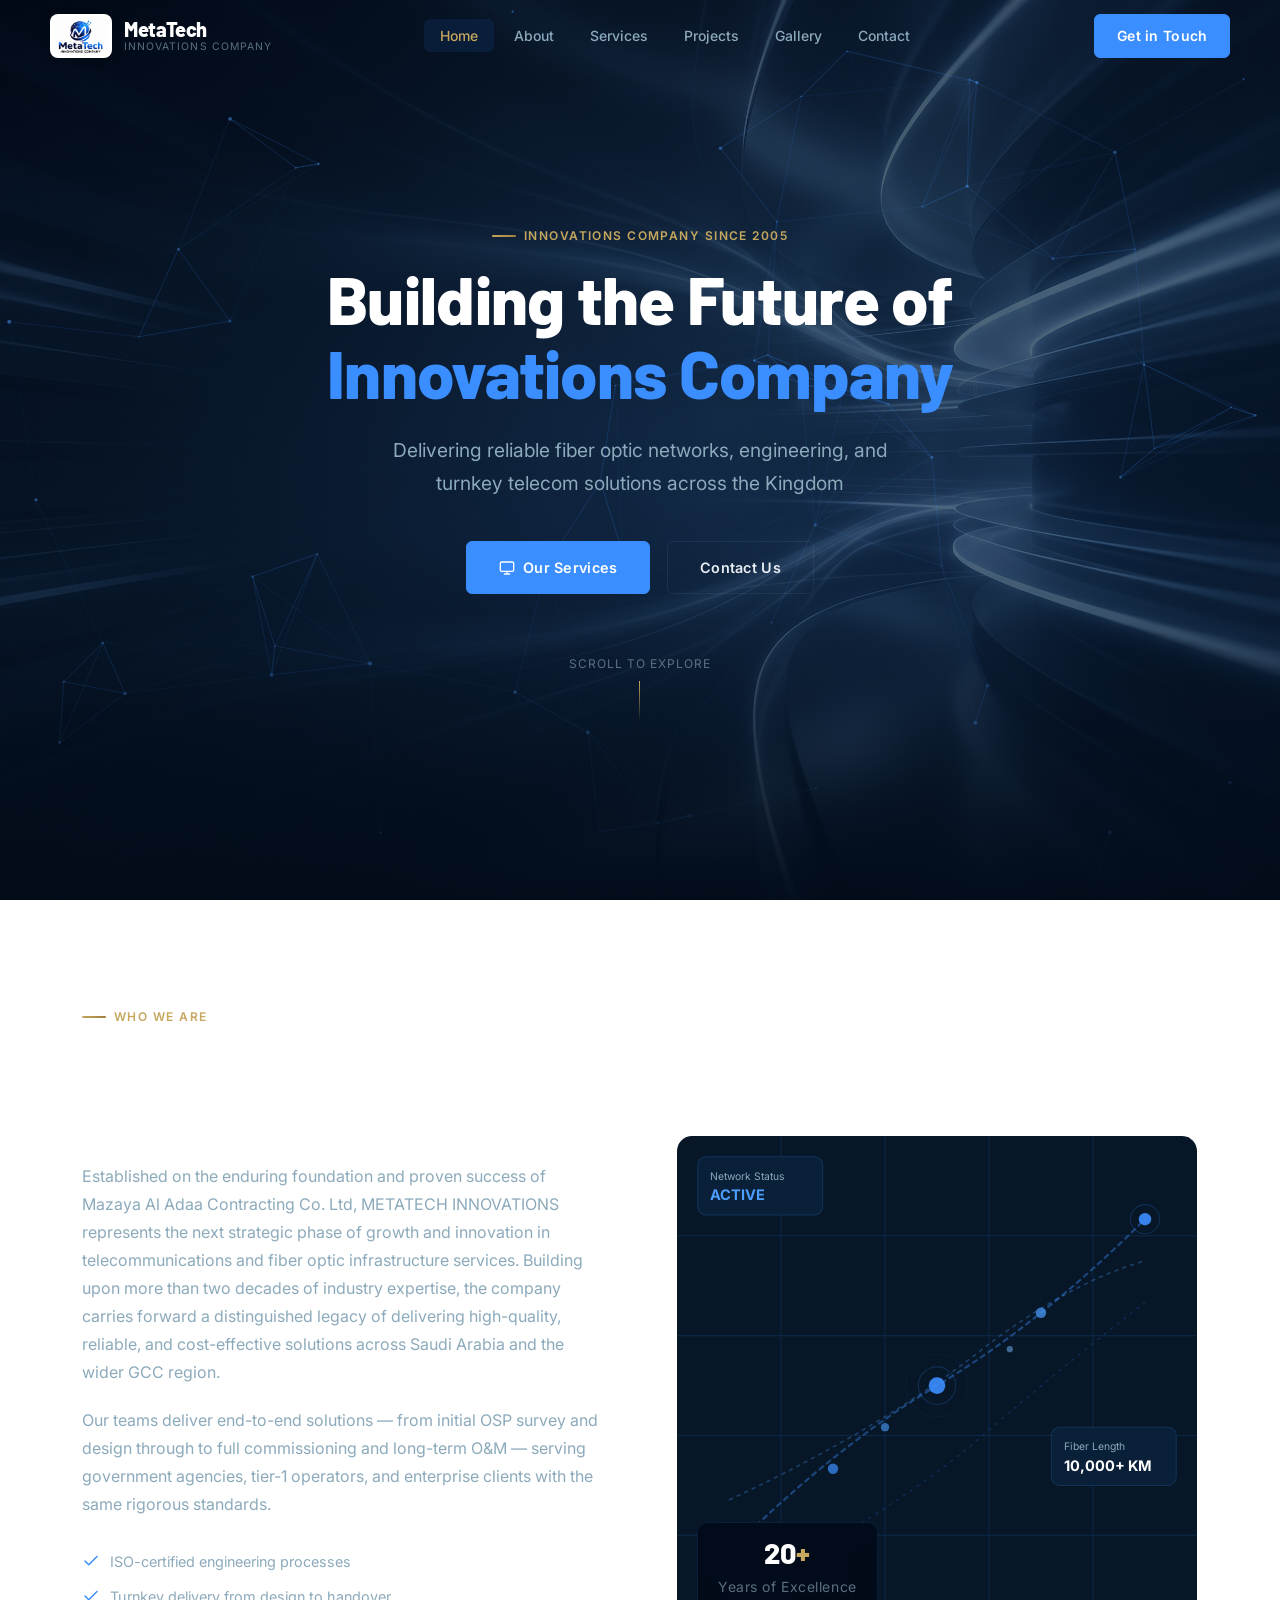
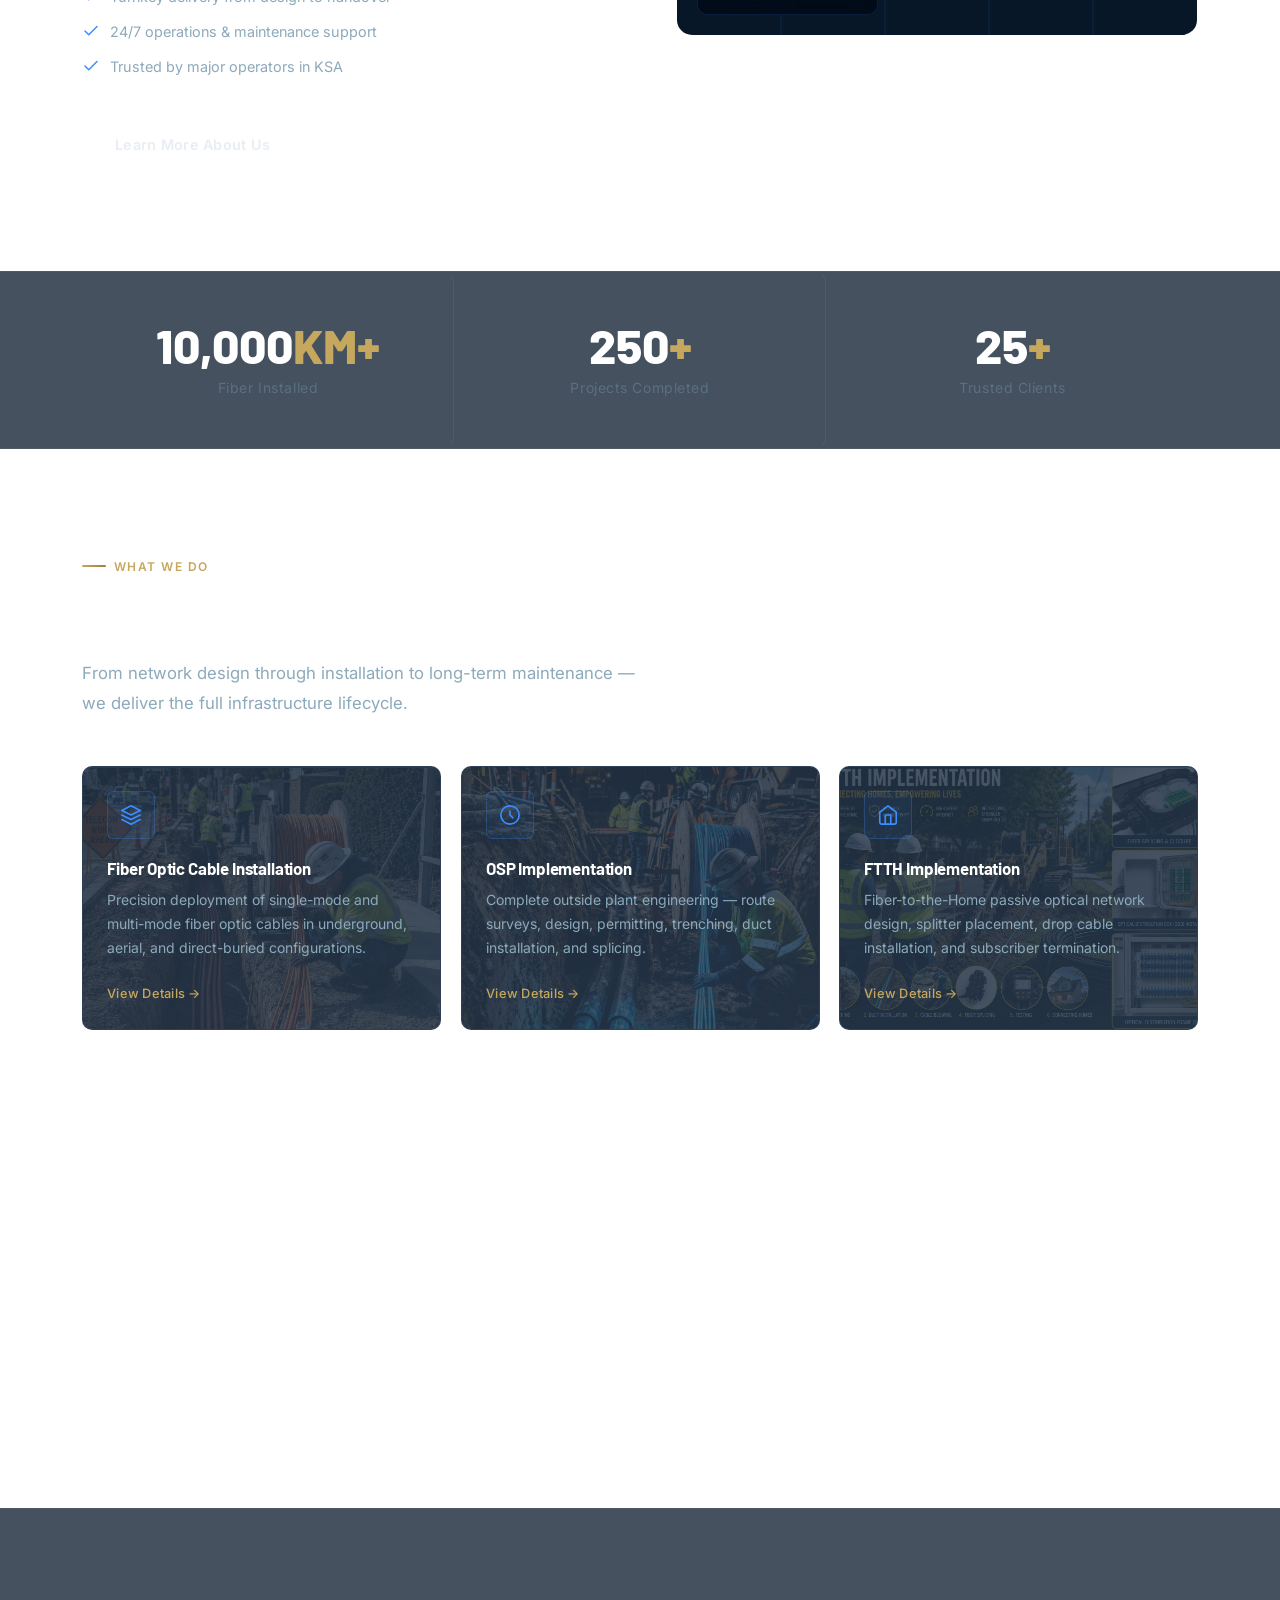
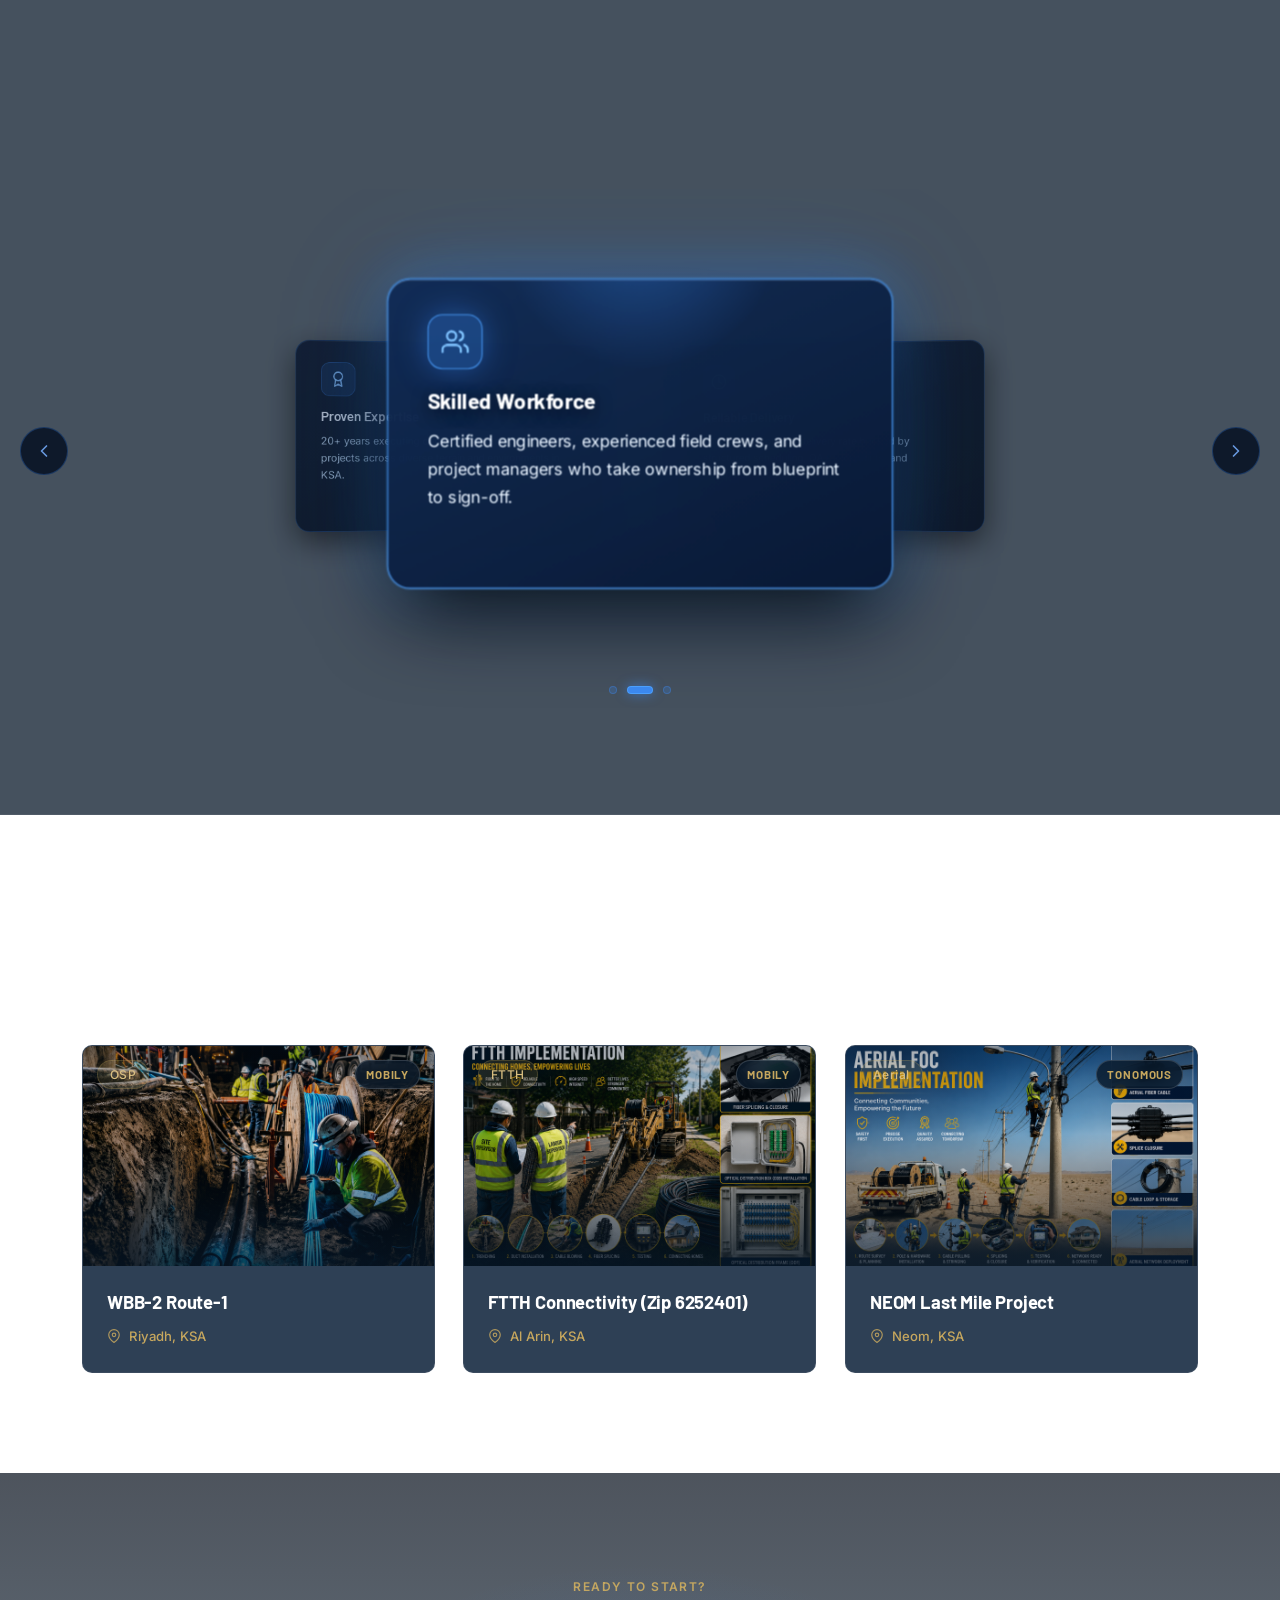
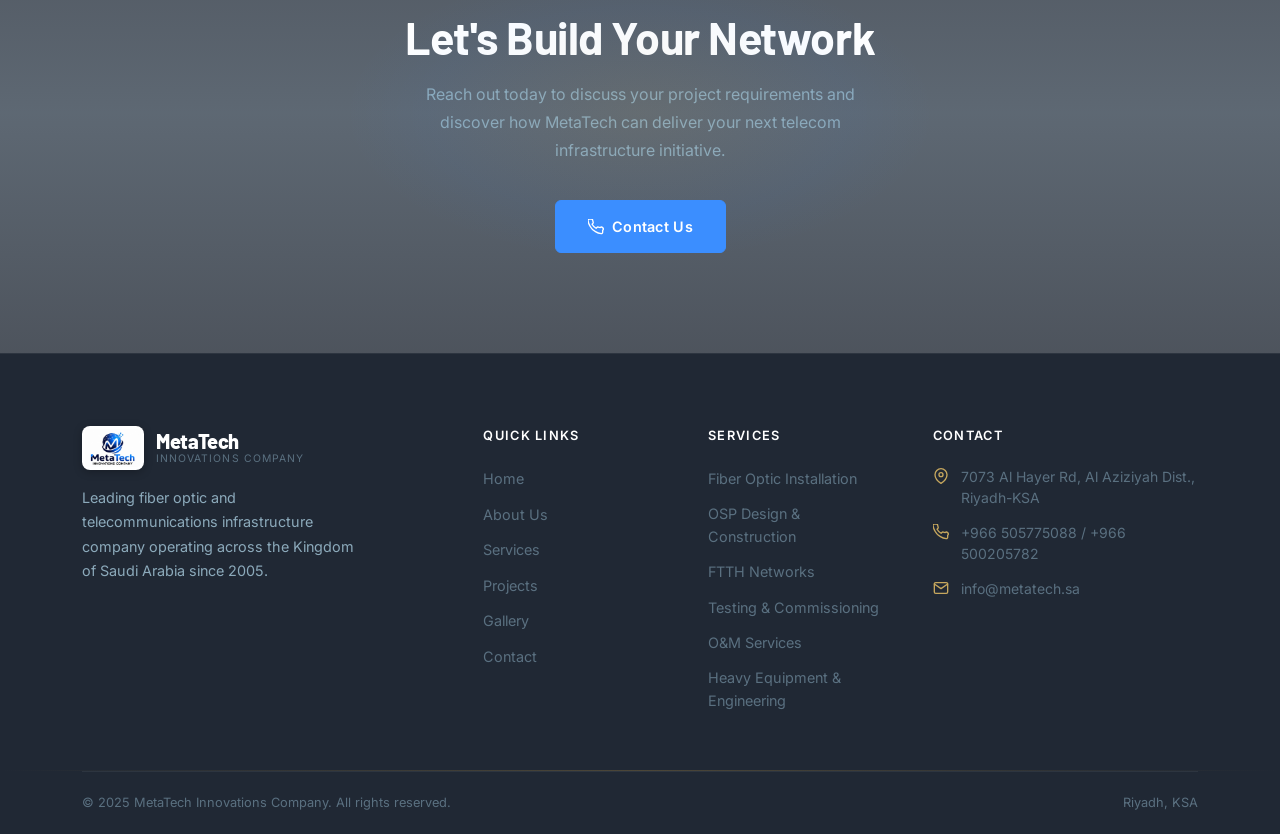
==== commit bda7cb6b: "4" ====
--- a/index.html
+++ b/index.html
@@ -3,7 +3,7 @@
 <head>
   <meta charset="UTF-8" />
   <meta name="viewport" content="width=device-width, initial-scale=1.0" />
-  <title>MetaTech — Fiber Optic & Telecom Infrastructure Solutions</title>
+  <title>MetaTech — Fiber Optic & Innovations Company Solutions</title>
   <meta name="description" content="MetaTech delivers premium fiber optic installation, OSP design, FTTH networks, and full telecom infrastructure solutions across the Kingdom of Saudi Arabia." />
   <link rel="icon" type="image/jpeg" href="logo.jpeg" />
   <link rel="stylesheet" href="css/style.css?v=3" />
@@ -18,7 +18,7 @@
         <img src="logo.jpeg" alt="MetaTech Logo" class="nav-logo-img" />
         <div class="nav-logo-text">
           <span class="brand">MetaTech</span>
-          <span class="tagline">Telecom Infrastructure</span>
+          <span class="tagline">Innovations Company</span>
         </div>
       </a>
       <ul class="nav-links">
@@ -42,10 +42,10 @@
     <div class="hero-overlay"></div>
     <div class="container hero-content">
       <div class="hero-badge fade-in">
-        <span class="section-label">Telecom Infrastructure Since 2005</span>
+        <span class="section-label">Innovations Company Since 2005</span>
       </div>
       <h1 class="hero-title fade-in">
-        Building the Future of<br /><span class="hero-accent">Telecom Infrastructure</span>
+        Building the Future of<br /><span class="hero-accent">Innovations Company</span>
       </h1>
       <p class="hero-sub fade-in">
         Delivering reliable fiber optic networks, engineering, and turnkey telecom solutions across the Kingdom
@@ -380,7 +380,7 @@
             <img src="logo.jpeg" alt="MetaTech Logo" class="nav-logo-img" />
             <div class="nav-logo-text">
               <span class="brand">MetaTech</span>
-              <span class="tagline">Telecom Infrastructure</span>
+              <span class="tagline">Innovations Company</span>
             </div>
           </a>
           <p>Leading fiber optic and telecommunications infrastructure company operating across the Kingdom of Saudi Arabia since 2005.</p>
@@ -411,11 +411,11 @@
           <div class="footer-col-title">Contact</div>
           <div class="footer-contact-item">
             <svg width="16" height="16" viewBox="0 0 24 24" fill="none" stroke="currentColor" stroke-width="2" stroke-linecap="round" stroke-linejoin="round"><path d="M21 10c0 7-9 13-9 13s-9-6-9-13a9 9 0 0118 0z"/><circle cx="12" cy="10" r="3"/></svg>
-            <span>Riyadh, Kingdom of Saudi Arabia</span>
+            <span>7073 Al Hayer Rd, Al Aziziyah Dist., Riyadh-KSA</span>
           </div>
           <div class="footer-contact-item">
             <svg width="16" height="16" viewBox="0 0 24 24" fill="none" stroke="currentColor" stroke-width="2" stroke-linecap="round" stroke-linejoin="round"><path d="M22 16.92v3a2 2 0 01-2.18 2 19.79 19.79 0 01-8.63-3.07A19.5 19.5 0 013.07 10.8a19.79 19.79 0 01-3.07-8.67A2 2 0 012 0h3a2 2 0 012 1.72c.127.96.361 1.903.7 2.81a2 2 0 01-.45 2.11L6.09 7.91a16 16 0 006 6l1.27-1.27a2 2 0 012.11-.45c.907.339 1.85.573 2.81.7A2 2 0 0122 16.92z"/></svg>
-            <span>+966 11 000 0000</span>
+            <span>+966 505775088 / +966 500205782</span>
           </div>
           <div class="footer-contact-item">
             <svg width="16" height="16" viewBox="0 0 24 24" fill="none" stroke="currentColor" stroke-width="2" stroke-linecap="round" stroke-linejoin="round"><path d="M4 4h16c1.1 0 2 .9 2 2v12c0 1.1-.9 2-2 2H4c-1.1 0-2-.9-2-2V6c0-1.1.9-2 2-2z"/><polyline points="22,6 12,13 2,6"/></svg>
@@ -427,8 +427,8 @@
     <div class="divider"></div>
     <div class="container">
       <div class="footer-bottom">
-        <p>© 2025 MetaTech Telecom Infrastructure. All rights reserved.</p>
-        <p>Riyadh, Kingdom of Saudi Arabia</p>
+        <p>© 2025 MetaTech Innovations Company. All rights reserved.</p>
+        <p>Riyadh, KSA</p>
       </div>
     </div>
   </footer>
--- a/css/home.css
+++ b/css/home.css
@@ -371,6 +371,7 @@
 }
 
 .why-section .vc-num {
+  display: none;
   font-family: var(--font-heading, 'Inter', sans-serif);
   font-size: 4rem;
   font-weight: 900;
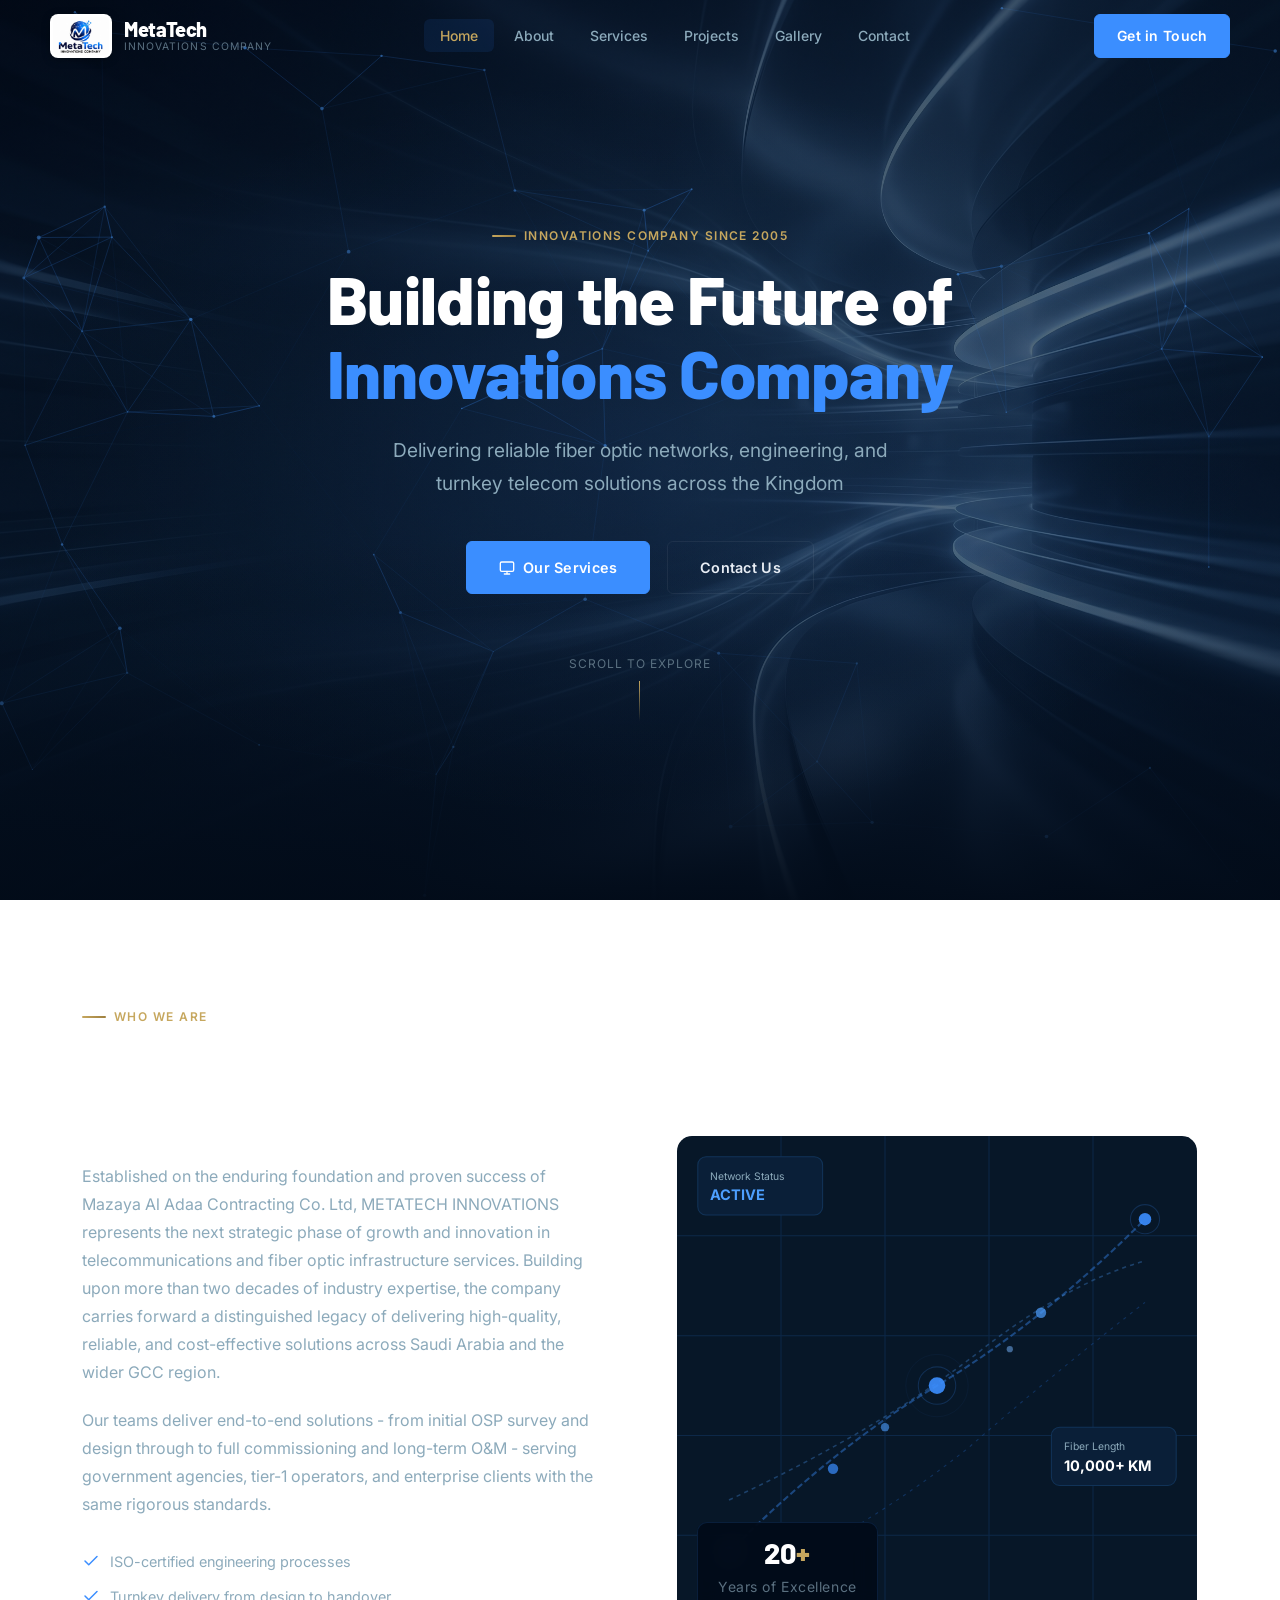
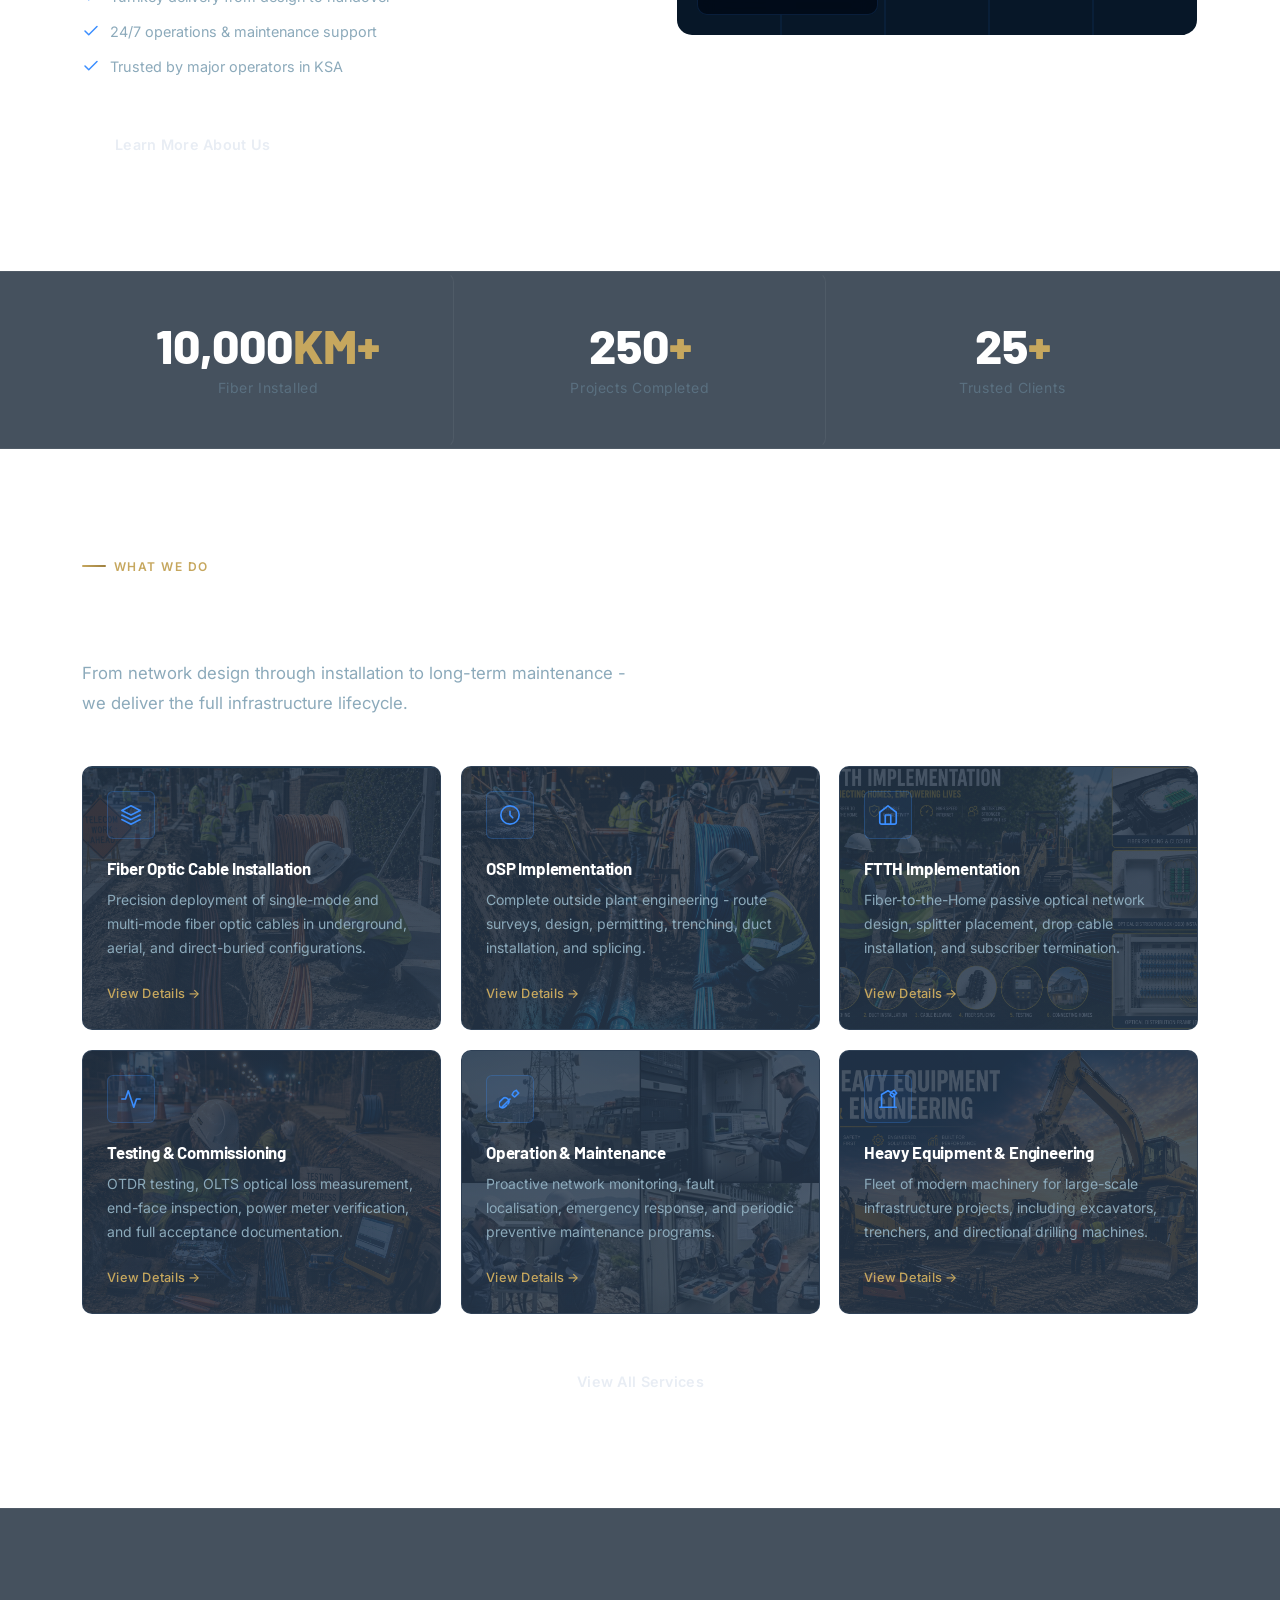
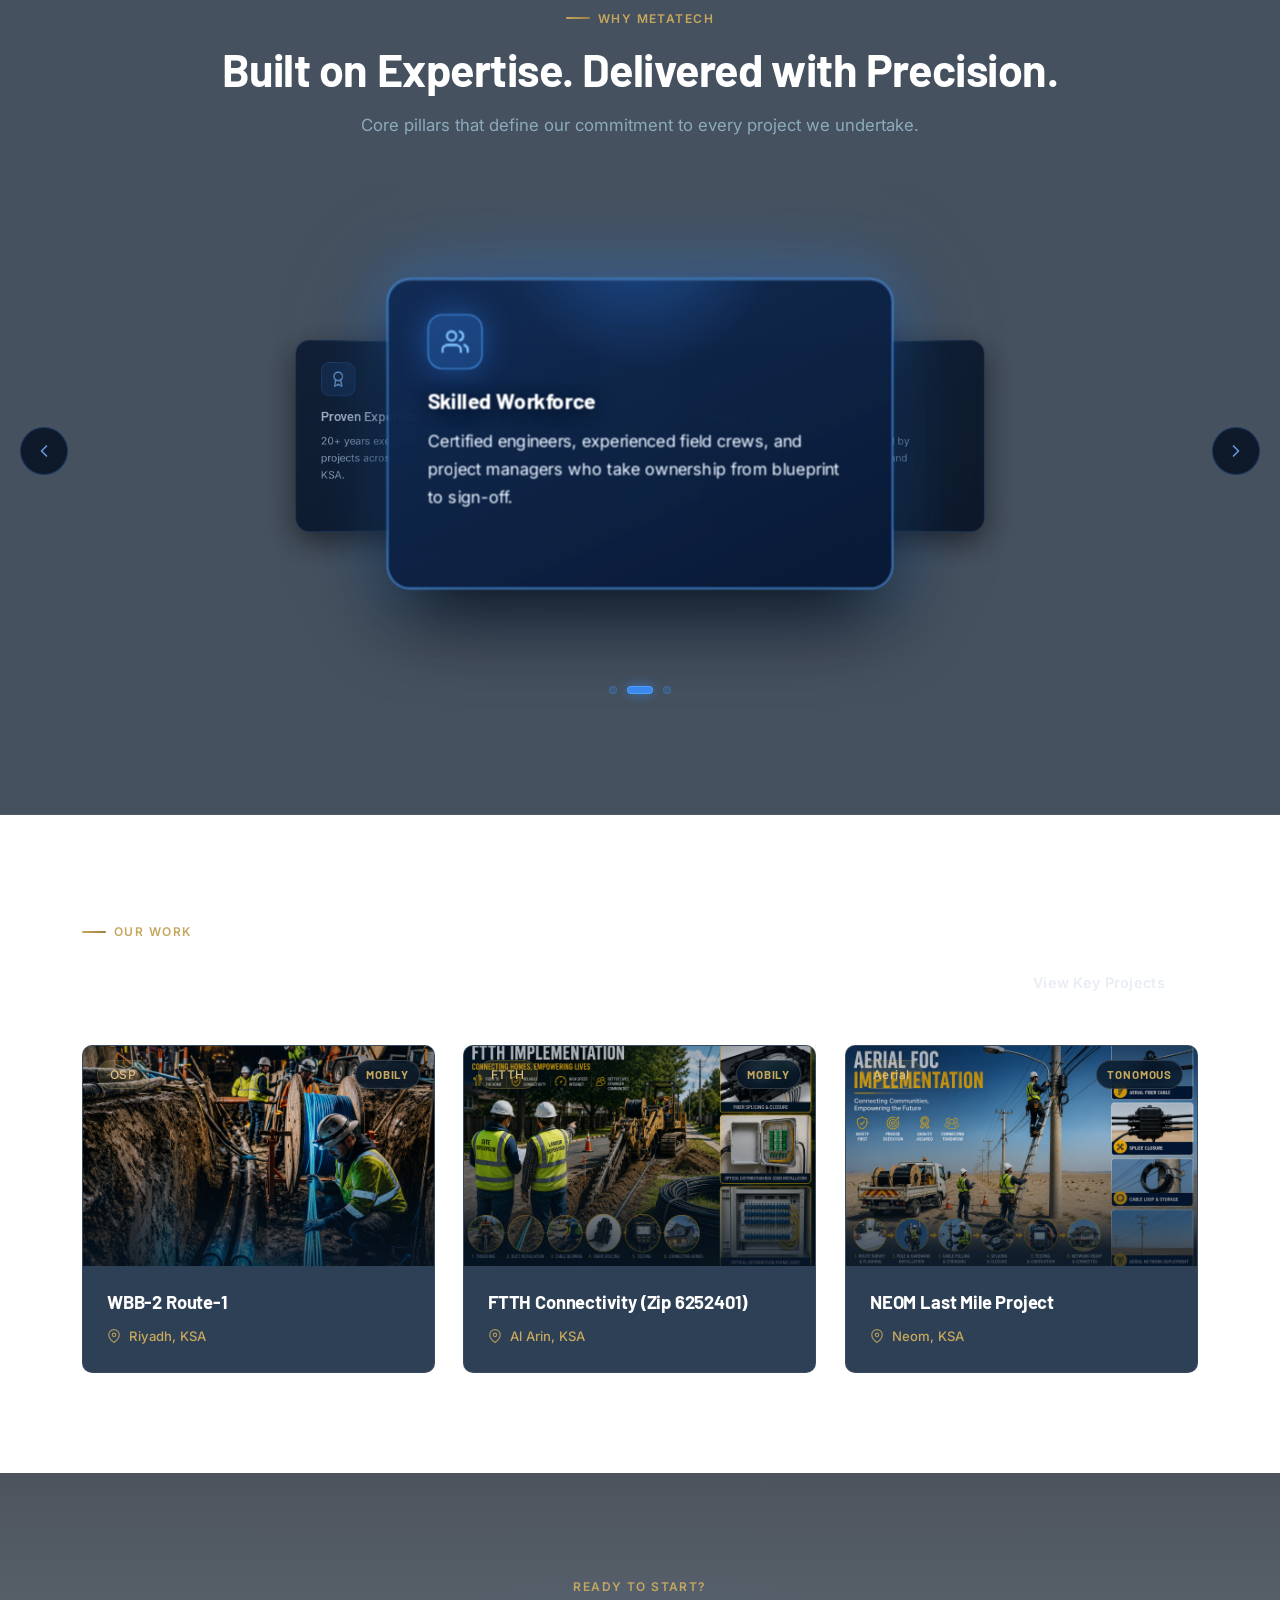
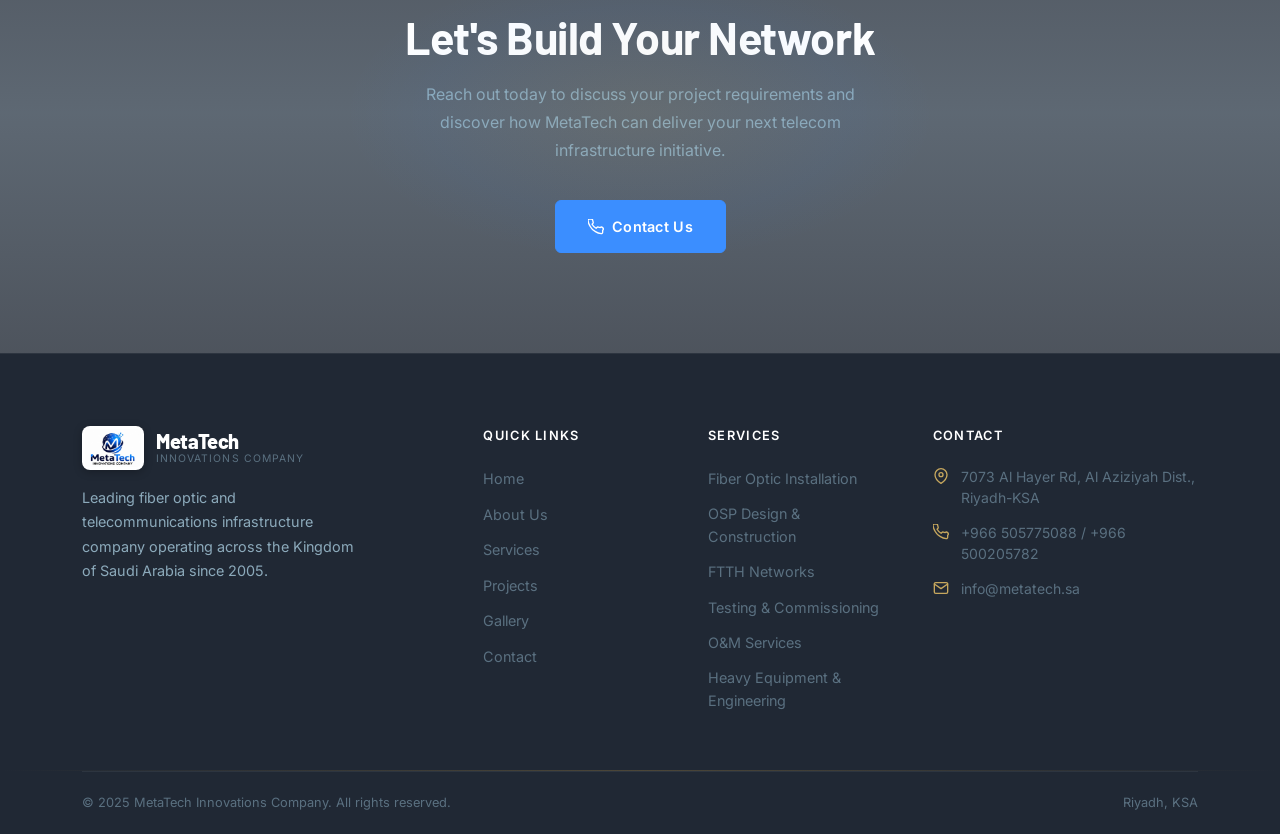
==== commit def82efa: "5" ====
--- a/index.html
+++ b/index.html
@@ -1,9 +1,9 @@
-<!DOCTYPE html>
+﻿<!DOCTYPE html>
 <html lang="en">
 <head>
   <meta charset="UTF-8" />
   <meta name="viewport" content="width=device-width, initial-scale=1.0" />
-  <title>MetaTech — Fiber Optic & Innovations Company Solutions</title>
+  <title>MetaTech - Fiber Optic & Innovations Company Solutions</title>
   <meta name="description" content="MetaTech delivers premium fiber optic installation, OSP design, FTTH networks, and full telecom infrastructure solutions across the Kingdom of Saudi Arabia." />
   <link rel="icon" type="image/jpeg" href="logo.jpeg" />
   <link rel="stylesheet" href="css/style.css?v=3" />
@@ -72,7 +72,7 @@
           <span class="section-label">Who We Are</span>
           <h2 class="section-title">Engineering Excellence in Telecom Since 2005</h2>
           <p style="margin-bottom:20px;">Established on the enduring foundation and proven success of Mazaya Al Adaa Contracting Co. Ltd, METATECH INNOVATIONS represents the next strategic phase of growth and innovation in telecommunications and fiber optic infrastructure services. Building upon more than two decades of industry expertise, the company carries forward a distinguished legacy of delivering high-quality, reliable, and cost-effective solutions across Saudi Arabia and the wider GCC region.</p>
-          <p style="margin-bottom:32px;">Our teams deliver end-to-end solutions — from initial OSP survey and design through to full commissioning and long-term O&amp;M — serving government agencies, tier-1 operators, and enterprise clients with the same rigorous standards.</p>
+          <p style="margin-bottom:32px;">Our teams deliver end-to-end solutions - from initial OSP survey and design through to full commissioning and long-term O&amp;M - serving government agencies, tier-1 operators, and enterprise clients with the same rigorous standards.</p>
           <div class="overview-features">
             <div class="overview-feature">
               <svg width="18" height="18" viewBox="0 0 24 24" fill="none" stroke="var(--accent)" stroke-width="2" stroke-linecap="round" stroke-linejoin="round"><polyline points="20 6 9 17 4 12"/></svg>
@@ -171,7 +171,7 @@
       <div class="section-header fade-in">
         <span class="section-label">What We Do</span>
         <h2 class="section-title">End-to-End Telecom Solutions</h2>
-        <p class="section-subtitle">From network design through installation to long-term maintenance — we deliver the full infrastructure lifecycle.</p>
+        <p class="section-subtitle">From network design through installation to long-term maintenance - we deliver the full infrastructure lifecycle.</p>
       </div>
       <div class="services-grid">
         <div class="service-card card fade-in" style="--sc-bg: url('../foc installation.png')">
@@ -187,7 +187,7 @@
             <svg width="22" height="22" viewBox="0 0 24 24" fill="none" stroke="currentColor" stroke-width="1.8" stroke-linecap="round" stroke-linejoin="round"><circle cx="12" cy="12" r="10"/><path d="M12 8v4l3 3"/></svg>
           </div>
           <h3>OSP Implementation</h3>
-          <p>Complete outside plant engineering — route surveys, design, permitting, trenching, duct installation, and splicing.</p>
+          <p>Complete outside plant engineering - route surveys, design, permitting, trenching, duct installation, and splicing.</p>
           <a href="services.html" class="service-link">View Details →</a>
         </div>
         <div class="service-card card fade-in" style="--sc-bg: url('../FTTH imp.png')">
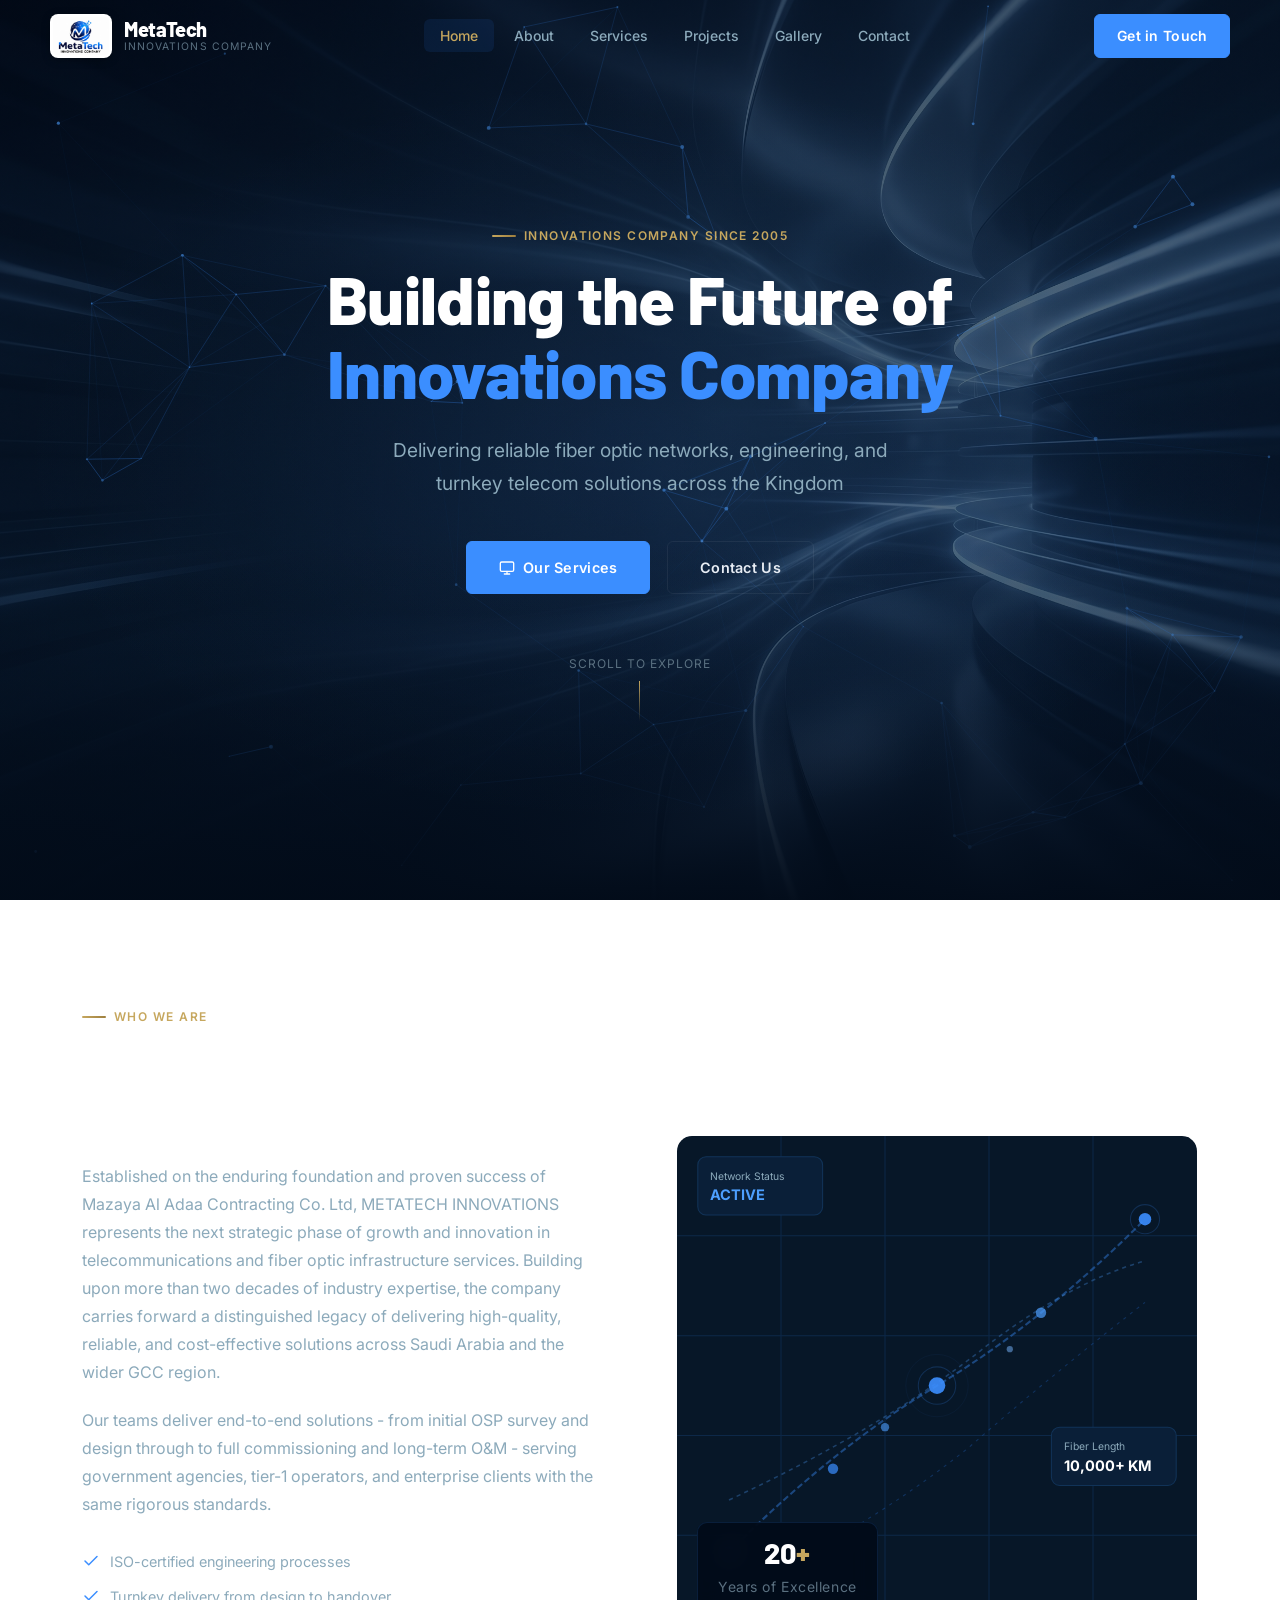
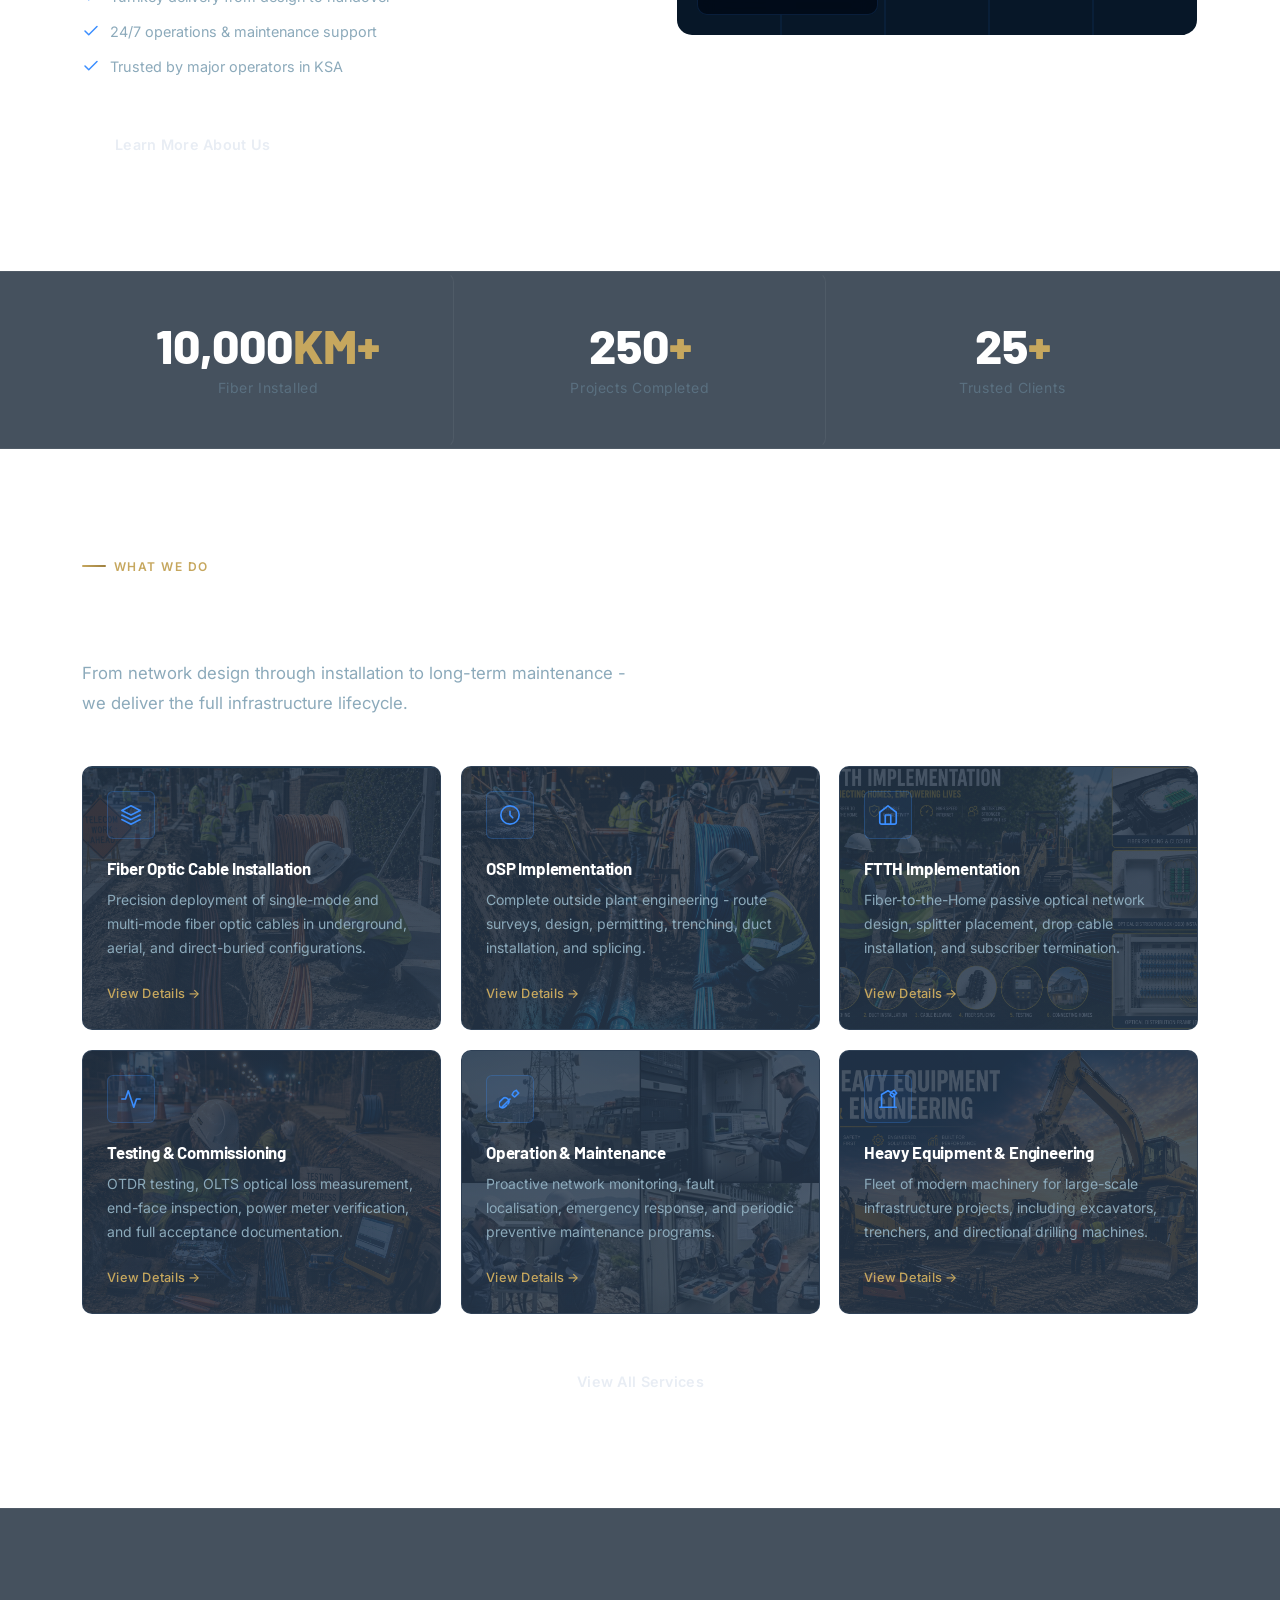
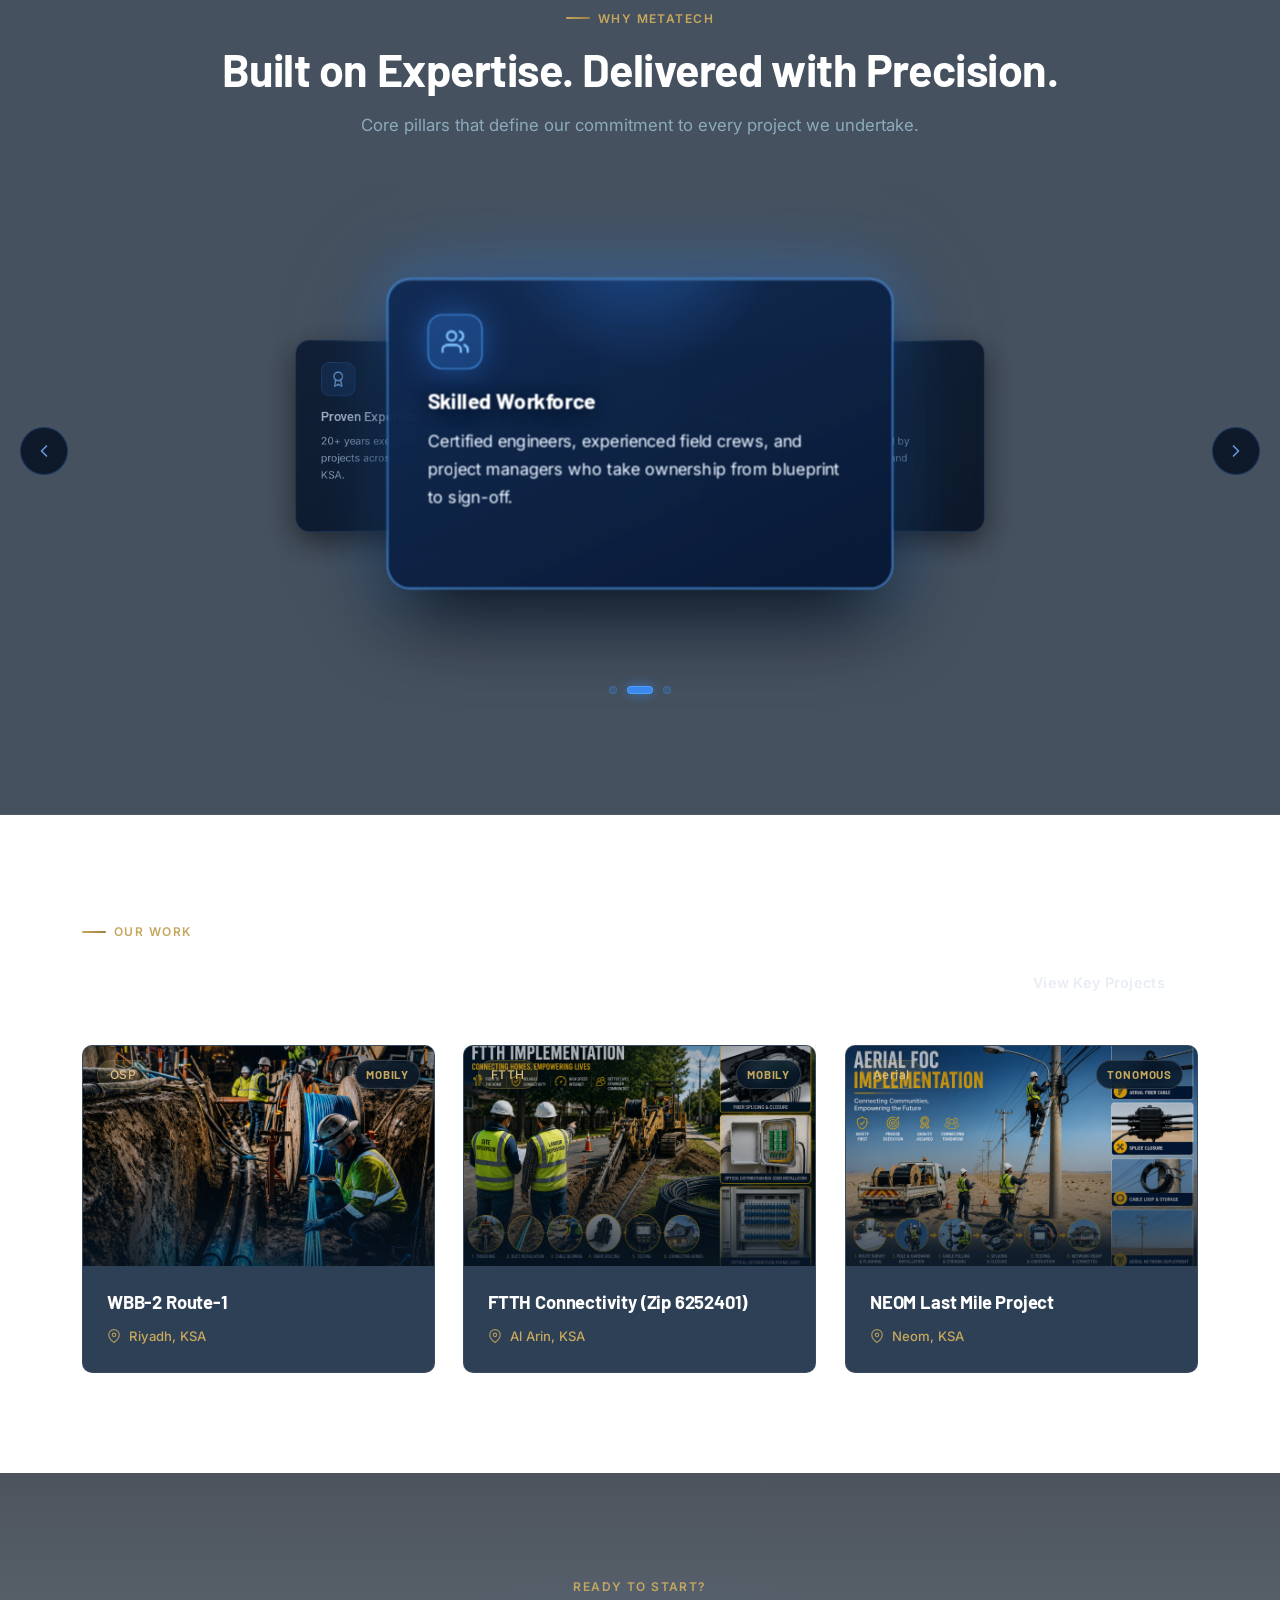
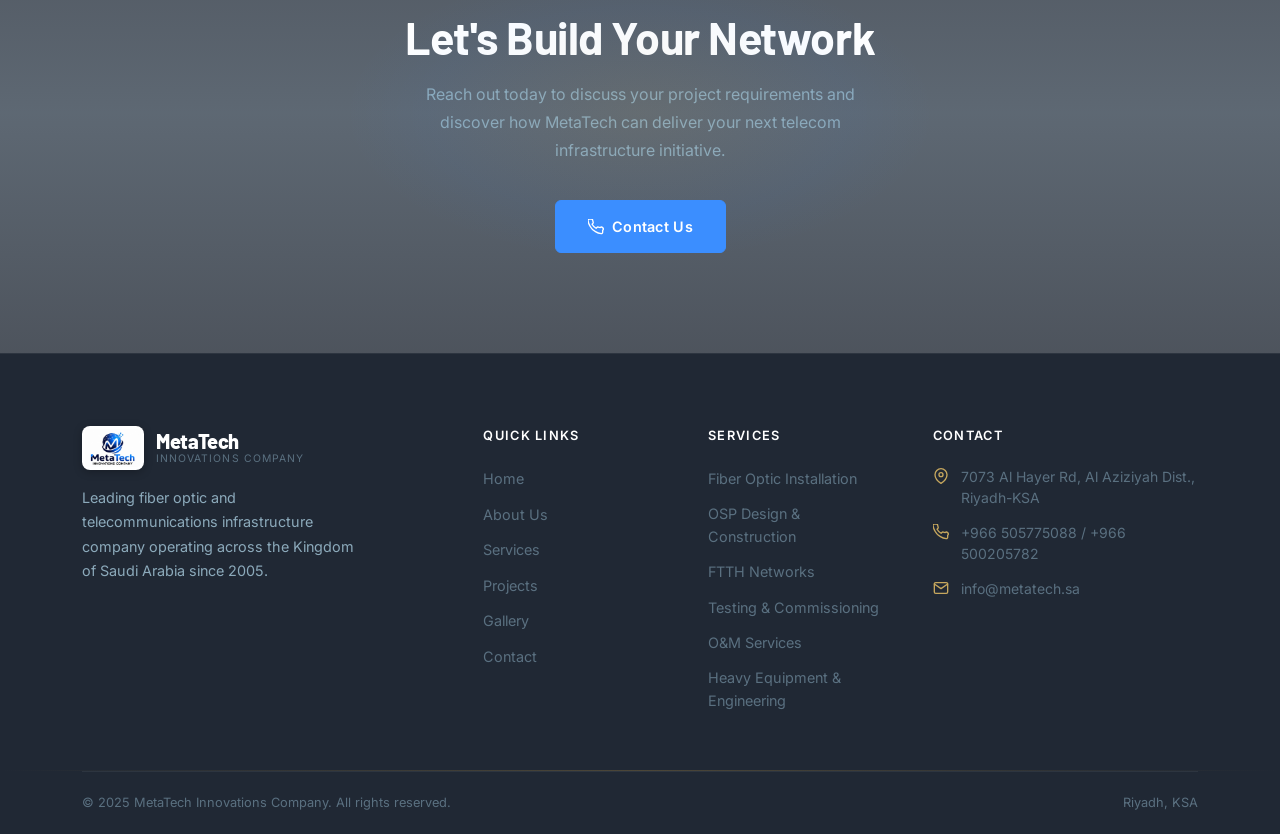
==== commit 853c9a90: "FTTH delete" ====
--- a/index.html
+++ b/index.html
@@ -1,4 +1,4 @@
-﻿<!DOCTYPE html>
+<!DOCTYPE html>
 <html lang="en">
 <head>
   <meta charset="UTF-8" />
@@ -70,7 +70,7 @@
       <div class="overview-grid">
         <div class="overview-text fade-in">
           <span class="section-label">Who We Are</span>
-          <h2 class="section-title">Engineering Excellence in Telecom Since 2005</h2>
+          <h2 class="section-title">A Legacy of Excellence, A Future of Innovation.</h2>
           <p style="margin-bottom:20px;">Established on the enduring foundation and proven success of Mazaya Al Adaa Contracting Co. Ltd, METATECH INNOVATIONS represents the next strategic phase of growth and innovation in telecommunications and fiber optic infrastructure services. Building upon more than two decades of industry expertise, the company carries forward a distinguished legacy of delivering high-quality, reliable, and cost-effective solutions across Saudi Arabia and the wider GCC region.</p>
           <p style="margin-bottom:32px;">Our teams deliver end-to-end solutions - from initial OSP survey and design through to full commissioning and long-term O&amp;M - serving government agencies, tier-1 operators, and enterprise clients with the same rigorous standards.</p>
           <div class="overview-features">
